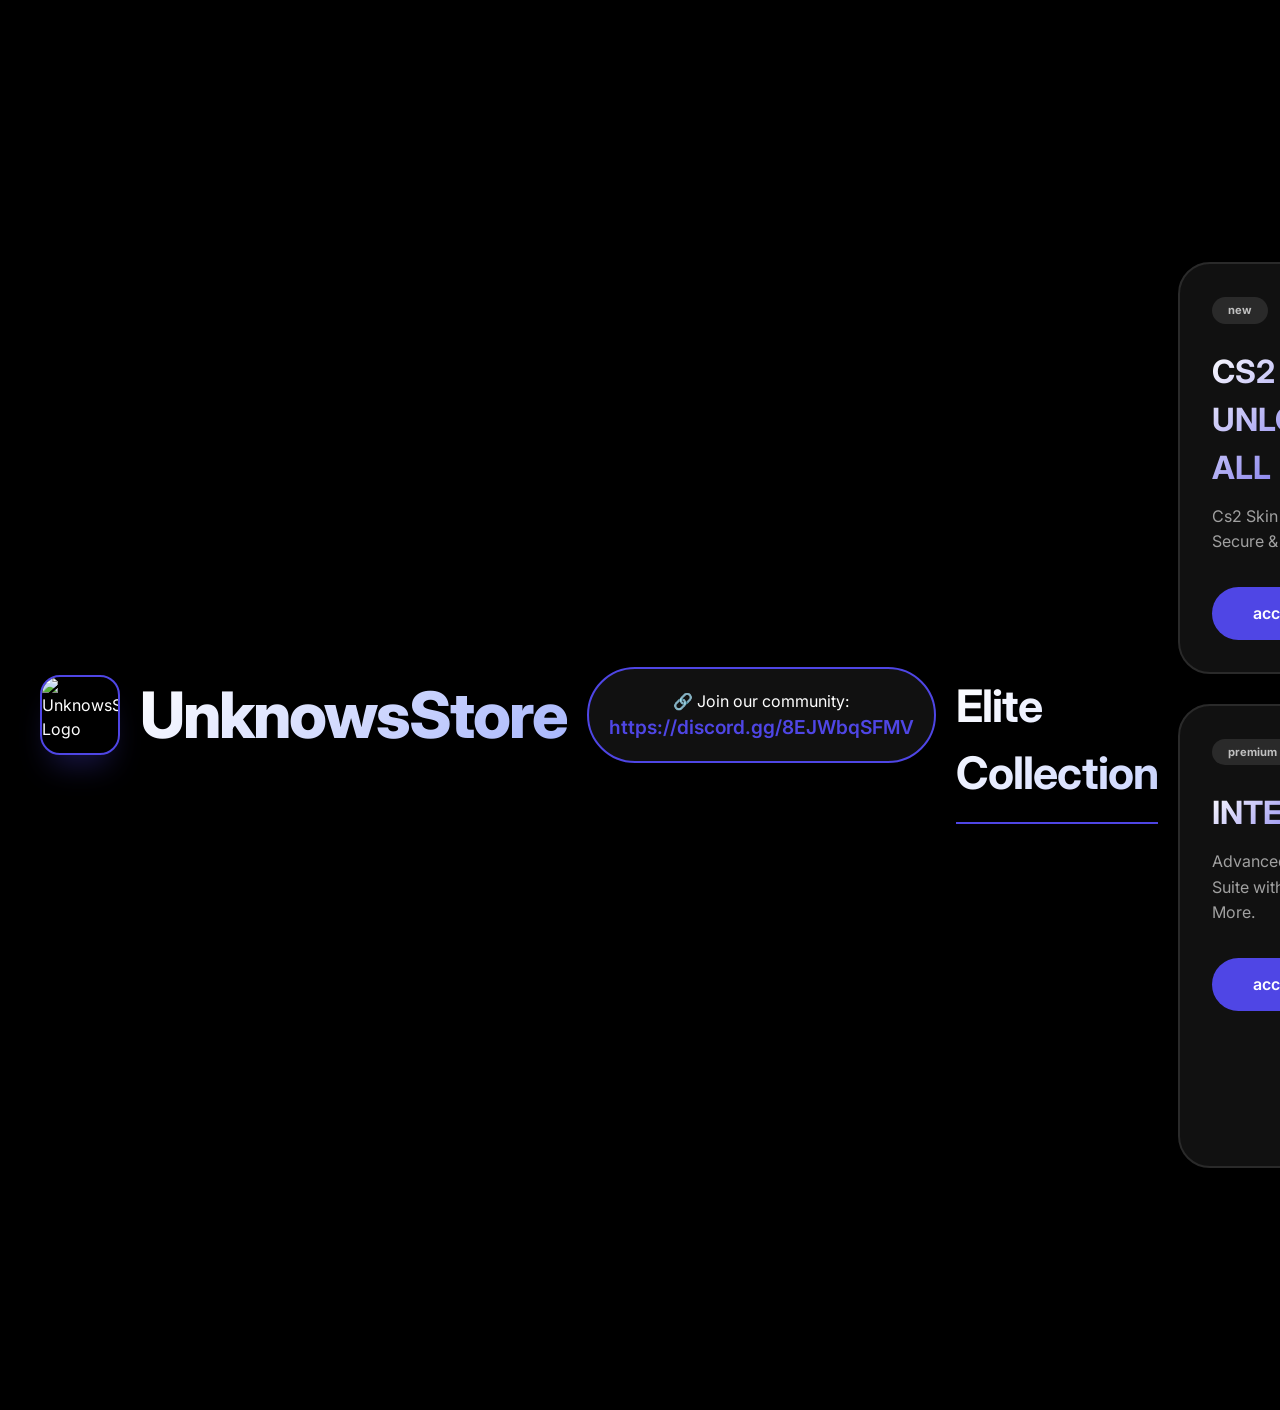
==== index.html @ 32aada46 "Update index.html" ====
<!DOCTYPE html>
<html lang="en">
<head>
    <meta charset="UTF-8">
    <meta name="viewport" content="width=device-width, initial-scale=1.0">
    <title>UnknowsStore — Valorant & Cs2 Cheats, Spoofers , Cleaner , etc.. </title>
    <link rel="preconnect" href="https://fonts.googleapis.com">
    <link rel="preconnect" href="https://fonts.gstatic.com" crossorigin>
    <link href="https://fonts.googleapis.com/css2?family=Inter:opsz,wght@14..32,400;14..32,500;14..32,600;14..32,700;14..32,800&display=swap" rel="stylesheet">
    <style>
        * {
            margin: 0;
            padding: 0;
            box-sizing: border-box;
        }

        body {
            background-color: #000000;
            font-family: 'Inter', system-ui, -apple-system, sans-serif;
            color: #ffffff;
            line-height: 1.5;
            -webkit-font-smoothing: antialiased;
        }

        .container {
            max-width: 1300px;
            margin: 0 auto;
            padding: 0 40px;
        }

        /* Header with image and title */
        .header {
            display: flex;
            align-items: center;
            gap: 20px;
            margin: 40px 0 20px;
        }

        .title-image {
            width: 80px;
            height: 80px;
            border-radius: 20px;
            object-fit: cover;
            border: 2px solid #4f46e5;
            box-shadow: 0 20px 30px -10px rgba(79, 70, 229, 0.3);
        }

        .title-text {
            font-size: 4rem;
            font-weight: 800;
            letter-spacing: -0.03em;
            background: linear-gradient(135deg, #ffffff 0%, #a5b4fc 100%);
            -webkit-background-clip: text;
            -webkit-text-fill-color: transparent;
            background-clip: text;
        }

        /* Main Banner Image */
        .banner-image {
            width: 100%;
            height: 400px;
            object-fit: cover;
            border-radius: 32px;
            margin: 30px 0;
            border: 2px solid #4f46e5;
            box-shadow: 0 25px 50px -12px rgba(79, 70, 229, 0.3);
        }

        h2 {
            font-size: 2.8rem;
            font-weight: 700;
            letter-spacing: -0.02em;
            background: linear-gradient(135deg, #ffffff 0%, #c7d2fe 100%);
            -webkit-background-clip: text;
            -webkit-text-fill-color: transparent;
            background-clip: text;
            margin: 2em 0 0.5em;
            border-bottom: 2px solid #4f46e5;
            padding-bottom: 15px;
            display: inline-block;
        }

        .eyebrow {
            font-size: 0.9rem;
            font-weight: 600;
            text-transform: uppercase;
            letter-spacing: 0.15em;
            color: #4f46e5;
            margin-bottom: 0.5rem;
        }

        .lead {
            font-size: 1.3rem;
            color: #c0c0c0;
            max-width: 700px;
            margin-bottom: 3rem;
            background: #111111;
            padding: 20px 30px;
            border-radius: 60px;
            border-left: 4px solid #4f46e5;
        }

        /* Status Cards - Black with borders */
        .status-grid {
            display: grid;
            grid-template-columns: repeat(3, 1fr);
            gap: 30px;
            margin: 50px 0;
        }

        .status-card {
            background: #111111;
            border: 2px solid #2a2a2a;
            border-radius: 32px;
            padding: 32px;
            transition: all 0.25s ease;
            box-shadow: 0 25px 50px -12px rgba(0, 0, 0, 0.5);
        }

        .status-card:hover {
            border-color: #4f46e5;
            transform: translateY(-8px);
            box-shadow: 0 35px 60px -15px rgba(79, 70, 229, 0.4);
        }

        .status-label {
            font-size: 0.9rem;
            font-weight: 600;
            text-transform: uppercase;
            letter-spacing: 0.1em;
            color: #4f46e5;
            margin-bottom: 1rem;
        }

        .status-value {
            font-size: 3.2rem;
            font-weight: 800;
            line-height: 1;
            color: #ffffff;
            margin-bottom: 1rem;
        }

        .status-meta {
            font-size: 1rem;
            color: #a0a0a0;
            border-top: 2px solid #2a2a2a;
            padding-top: 1.2rem;
            display: flex;
            justify-content: space-between;
        }

        /* Product Cards - Black with borders */
        .product-grid {
            display: grid;
            grid-template-columns: repeat(3, 1fr);
            gap: 30px;
            margin: 50px 0;
        }

        .product-card {
            background: #111111;
            border: 2px solid #2a2a2a;
            border-radius: 32px;
            padding: 32px;
            transition: all 0.2s;
            box-shadow: 0 20px 40px -12px rgba(0, 0, 0, 0.5);
        }

        .product-card:hover {
            border-color: #4f46e5;
            box-shadow: 0 30px 60px -15px rgba(79, 70, 229, 0.4);
        }

        .product-badge {
            display: inline-block;
            font-size: 0.7rem;
            font-weight: 700;
            padding: 0.3rem 1rem;
            border-radius: 30px;
            background: #2a2a2a;
            color: #c0c0c0;
            margin-bottom: 1.5rem;
        }

        .badge-popular {
            background: #4f46e5;
            color: #ffffff;
        }

        .product-card h3 {
            font-size: 2rem;
            font-weight: 700;
            margin-bottom: 0.75rem;
            color: #ffffff;
        }

        .product-desc {
            color: #a0a0a0;
            margin-bottom: 2rem;
            line-height: 1.6;
        }
.product-card h3 {
    font-size: 2rem;
    font-weight: 700;
    margin-bottom: 0.75rem;
    /* Gradient from white to purple */
    background: linear-gradient(135deg, #ffffff 0%, #4f46e5 100%);
    -webkit-background-clip: text;
    -webkit-text-fill-color: transparent;
    background-clip: text;
}
        .btn-access {
            display: inline-flex;
            align-items: center;
            background: #4f46e5;
            color: #ffffff;
            font-weight: 600;
            padding: 0.9rem 2.2rem;
            border-radius: 60px;
            text-decoration: none;
            transition: all 0.2s;
            border: none;
            cursor: pointer;
            font-size: 1rem;
            width: 100%;
            justify-content: center;
        }

        .btn-access:hover {
            background: #7c3aed;
            transform: scale(1.02);
            box-shadow: 0 10px 25px -5px #4f46e5;
        }

        /* Review Cards */
        .reviews-grid {
            display: grid;
            grid-template-columns: repeat(3, 1fr);
            gap: 30px;
            margin: 50px 0;
        }

        .review-card {
            background: #111111;
            border: 2px solid #2a2a2a;
            border-radius: 32px;
            padding: 32px;
            box-shadow: 0 15px 30px -10px rgba(0, 0, 0, 0.5);
        }

        .review-text {
            font-size: 1.1rem;
            color: #e0e0e0;
            margin-bottom: 1.5rem;
            line-height: 1.6;
        }

        .review-text::before {
            content: "“";
            font-size: 2rem;
            color: #4f46e5;
            opacity: 0.8;
            margin-right: 2px;
        }

        .review-author {
            font-weight: 700;
            color: #ffffff;
        }

        .review-product {
            font-size: 0.85rem;
            color: #8f8f9e;
            margin-top: 4px;
        }

        /* Stats Banner */
        .stats-banner {
            display: grid;
            grid-template-columns: repeat(4, 1fr);
            gap: 30px;
            background: #111111;
            border: 2px solid #4f46e5;
            border-radius: 60px;
            padding: 50px 40px;
            margin: 70px 0;
        }

        .stat-item {
            font-size: 3rem;
            font-weight: 800;
            line-height: 1;
            margin-bottom: 0.3rem;
            background: linear-gradient(135deg, #ffffff 0%, #4f46e5 100%);
            -webkit-background-clip: text;
            -webkit-text-fill-color: transparent;
            background-clip: text;
        }

        .stat-label {
            font-size: 1rem;
            font-weight: 500;
            color: #a5b4fc;
            text-transform: uppercase;
            letter-spacing: 0.05em;
        }

        /* FAQ Grid */
        .faq-grid {
            display: grid;
            grid-template-columns: repeat(2, 1fr);
            gap: 40px 60px;
            margin: 50px 0;
        }

        .faq-item {
            background: #111111;
            border: 2px solid #2a2a2a;
            border-radius: 32px;
            padding: 30px;
            transition: border 0.2s;
        }

        .faq-item:hover {
            border-color: #4f46e5;
        }

        .faq-question {
            font-size: 1.3rem;
            font-weight: 600;
            color: #ffffff;
            margin-bottom: 15px;
            display: flex;
            justify-content: space-between;
            align-items: center;
        }

        .faq-question::after {
            content: "＋";
            font-size: 1.5rem;
            font-weight: 300;
            color: #4f46e5;
        }

        .faq-answer {
            color: #c0c0c0;
            line-height: 1.7;
        }

        footer {
            text-align: center;
            padding: 50px 0 70px;
            color: #8f8f9e;
            border-top: 2px solid #2a2a2a;
            margin-top: 60px;
            font-size: 0.95rem;
        }

        .discord-invite {
            text-align: center;
            margin: 30px 0;
            padding: 20px;
            background: #111111;
            border: 2px solid #4f46e5;
            border-radius: 60px;
        }

        .discord-invite a {
            color: #4f46e5;
            text-decoration: none;
            font-weight: 600;
            font-size: 1.2rem;
        }

        .discord-invite a:hover {
            text-decoration: underline;
        }

        @media (max-width: 1000px) {
            .status-grid, .product-grid, .reviews-grid, .stats-banner {
                grid-template-columns: repeat(2, 1fr);
            }
            .title-text { font-size: 3rem; }
        }

        @media (max-width: 700px) {
            .status-grid, .product-grid, .reviews-grid, .stats-banner, .faq-grid {
                grid-template-columns: 1fr;
            }
            .container { padding: 0 20px; }
            .header { flex-direction: column; text-align: center; }
        }
    </style>
</head>
<body>
    <div class="container">
        <!-- Header with Image/Title Combo - REPLACED WITH REAL IMAGE URL -->
        <div class="header">
            <!-- Title image from Unsplash (technology/abstract logo style) -->
            <img class="title-image" src="https://i.pinimg.com/736x/7e/fb/0c/7efb0c9cea2257df08f4268ee2004b94.jpg" alt="UnknowsStore Logo">
            <div class="title-text">UnknowsStore</div>
    

        <!-- Discord Invite Banner -->
        <div class="discord-invite">
            🔗 Join our community: <a href="https://discord.gg/8EJWbqSFMV" target="_blank">https://discord.gg/8EJWbqSFMV</a>
        </div>

    

        <h2>Elite Collection</h2>
        <div class="product-grid">
            <div class="product-card">
                <span class="product-badge">new</span>
                <h3>CS2 UNLOCK ALL</h3>
                <div class="product-desc">Cs2 Skin Unlock All, Secure & fast.</div>
                <a href="https://discord.gg/8EJWbqSFMV" target="_blank" class="btn-access">access →</a>
            </div>
            <div class="product-card">
                <span class="product-badge">stealth</span>
                <h3>VANISH</h3>
                <div class="product-desc">Advanced HWID Spoofing Without AMIDEWIN/EFI/SYS. .</div>
                <a href="https://discord.gg/8EJWbqSFMV" target="_blank" class="btn-access">access →</a>
            </div>
            <div class="product-card">
                <span class="product-badge popular">popular</span>
                <h3>TRACE</h3>
                <div class="product-desc">Premium Tracing & Detection Bypass.</div>
                <a href="https://discord.gg/8EJWbqSFMV" target="_blank" class="btn-access">access →</a>
            </div>
            <div class="product-card">
                <span class="product-badge">premium</span>
                 <h3>INTERNAL</h3>
                <div class="product-desc">Advanced Cheat Suite with Visuals & More.</div>
                <a href="https://discord.gg/8EJWbqSFMV" target="_blank" class="btn-access">access →</a>
            </div>
            <div class="product-card">
                <span class="product-badge">compat</span>
                <h3>VGK EMULATOR</h3>
                <div class="product-desc">Advanced Vanguard Emulator & Bypass Solution.</div>
                <a href="https://discord.gg/8EJWbqSFMV" target="_blank" class="btn-access">access →</a>
            </div>
            <div class="product-card">
                <span class="product-badge">elite</span>
                <h3>TRACE X</h3>
                <div class="product-desc">Premium Emulator with 152 Bypass & Advanced Features.</div>
                <a href="https://discord.gg/8EJWbqSFMV" target="_blank" class="btn-access">access →</a>
            </div>
        </div>



        <div class="stats-banner">
            <div><div class="stat-item">15k+</div><div class="stat-label">active users</div></div>
            <div><div class="stat-item">99.9%</div><div class="stat-label">uptime</div></div>
            <div><div class="stat-item">100%</div><div class="stat-label">success rate</div></div>
            <div><div class="stat-item">24/7</div><div class="stat-label">support</div></div>
        </div>

        <h2>frequently asked questions</h2>
        <div class="faq-grid">
            <div class="faq-item">
                <div class="faq-question">What systems are supported?</div>
                <div class="faq-answer">Windows 10 & 11 (all versions), both AMD and Intel. Some products have additional requirements listed in the details.</div>
            </div>
            <div class="faq-item">
                <div class="faq-question">How do I purchase?</div>
                <div class="faq-answer">Click “access” on any product to see pricing. Purchase directly on our secure site – support available 24/7.</div>
            </div>
            <div class="faq-item">
                <div class="faq-question">Is it safe?</div>
                <div class="faq-answer">All products are thoroughly tested and certified. We continuously update for compatibility and safety.</div>
            </div>
            <div class="faq-item">
                <div class="faq-question">Refund policy?</div>
                <div class="faq-answer">Short‑term licenses (1‑7 days) are non‑refundable. Longer licenses may be eligible within 48h – contact support.</div>
            </div>
            <div class="faq-item">
                <div class="faq-question">Update frequency?</div>
                <div class="faq-answer">Regular updates + critical fixes within 24h. All updates free during active license.</div>
            </div>
            <div class="faq-item">
                <div class="faq-question">If something breaks?</div>
                <div class="faq-answer">We monitor 24/7 and fix immediately. License holders get downtime compensation (extra days).</div>
            </div>
        </div>

        <footer>
            UnknowsStore performance systems — designed for speed, built for trust
        </footer>
    </div>
</body>
</html>
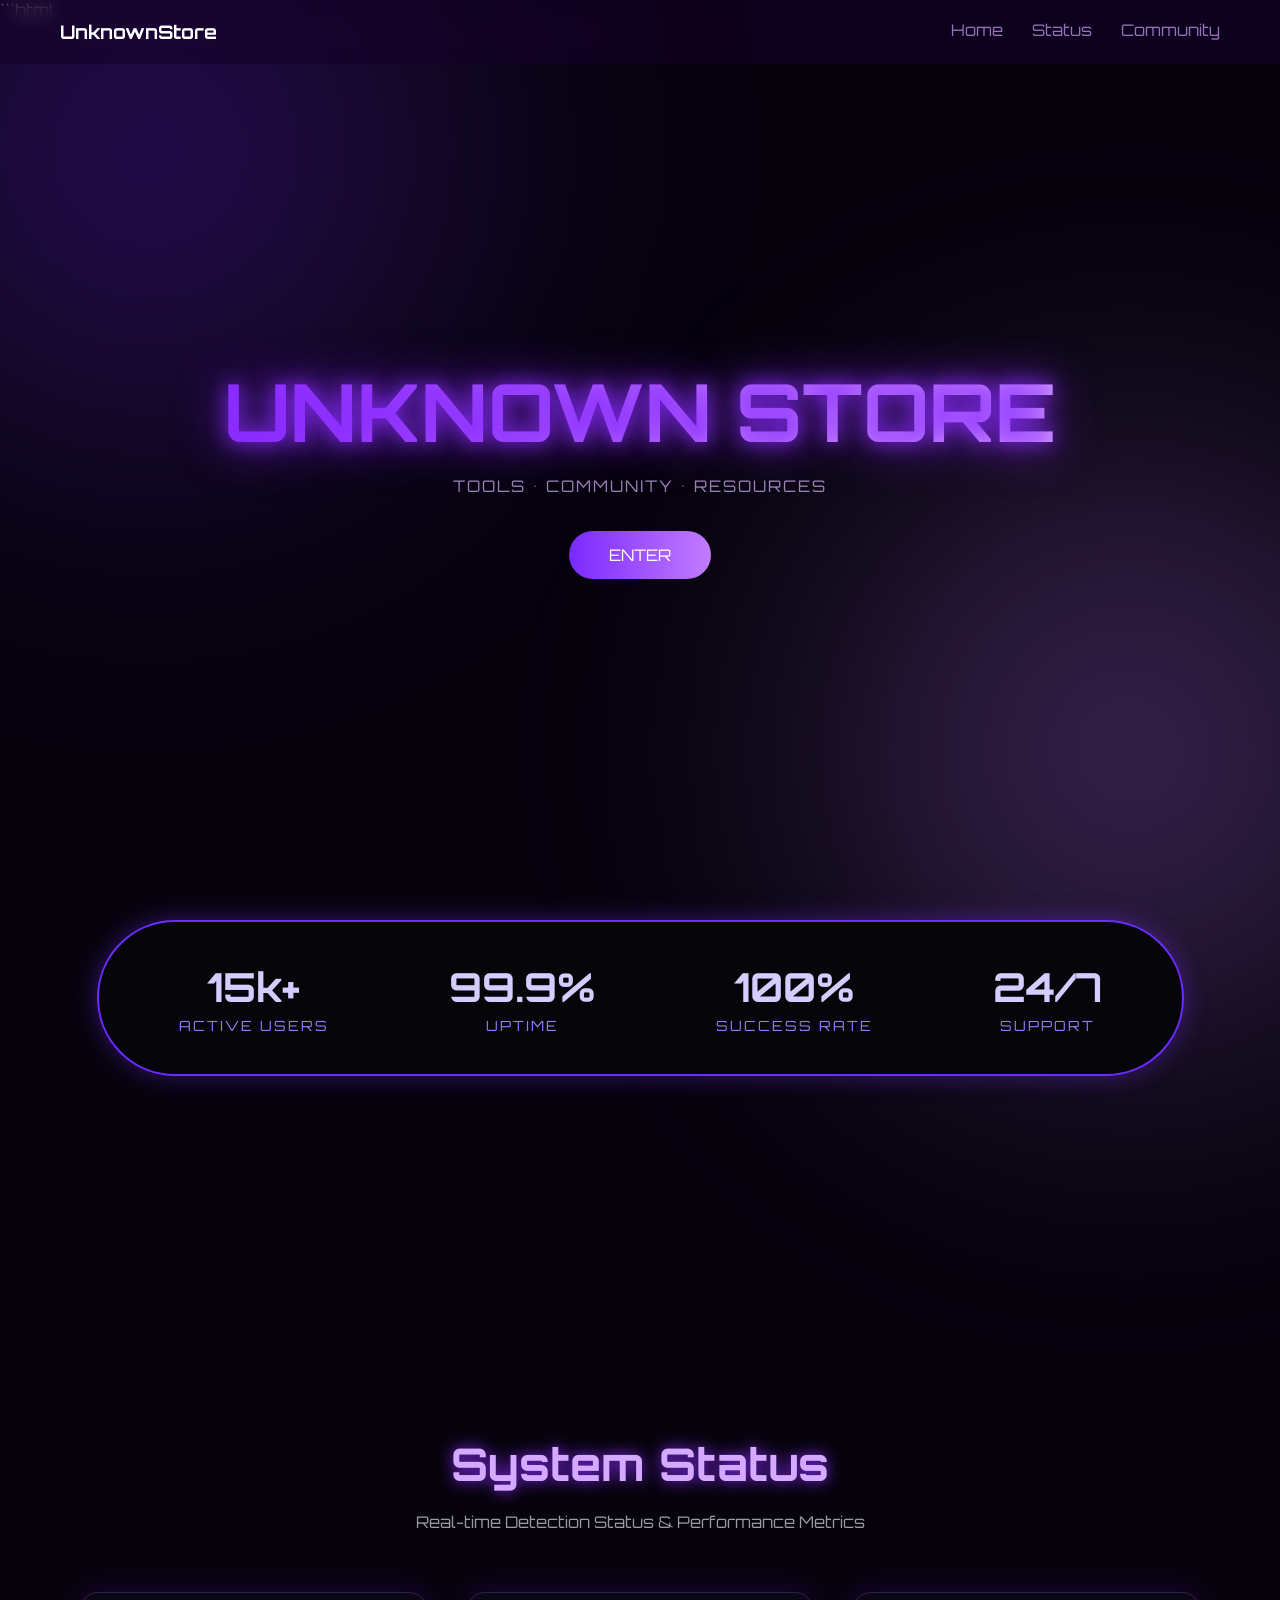
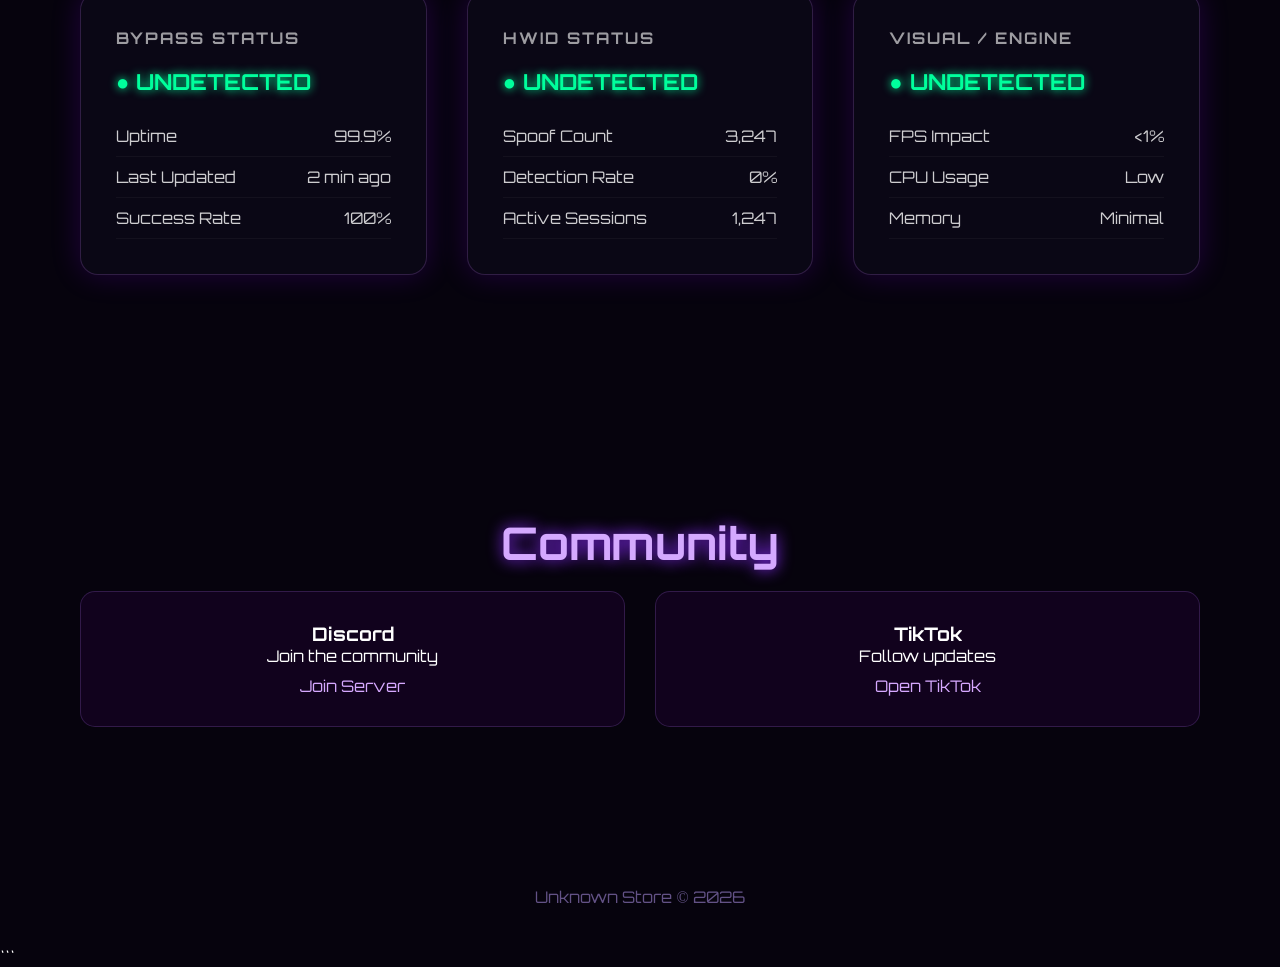
==== commit c17fa79b: "Add files via upload" ====
--- a/index.html
+++ b/index.html
@@ -1,493 +1,477 @@
-<!DOCTYPE html>
-<html lang="en">
-<head>
-    <meta charset="UTF-8">
-    <meta name="viewport" content="width=device-width, initial-scale=1.0">
-    <title>UnknowsStore — Valorant & Cs2 Cheats, Spoofers , Cleaner , etc.. </title>
-    <link rel="preconnect" href="https://fonts.googleapis.com">
-    <link rel="preconnect" href="https://fonts.gstatic.com" crossorigin>
-    <link href="https://fonts.googleapis.com/css2?family=Inter:opsz,wght@14..32,400;14..32,500;14..32,600;14..32,700;14..32,800&display=swap" rel="stylesheet">
-    <style>
-        * {
-            margin: 0;
-            padding: 0;
-            box-sizing: border-box;
-        }
-
-        body {
-            background-color: #000000;
-            font-family: 'Inter', system-ui, -apple-system, sans-serif;
-            color: #ffffff;
-            line-height: 1.5;
-            -webkit-font-smoothing: antialiased;
-        }
-
-        .container {
-            max-width: 1300px;
-            margin: 0 auto;
-            padding: 0 40px;
-        }
-
-        /* Header with image and title */
-        .header {
-            display: flex;
-            align-items: center;
-            gap: 20px;
-            margin: 40px 0 20px;
-        }
-
-        .title-image {
-            width: 80px;
-            height: 80px;
-            border-radius: 20px;
-            object-fit: cover;
-            border: 2px solid #4f46e5;
-            box-shadow: 0 20px 30px -10px rgba(79, 70, 229, 0.3);
-        }
-
-        .title-text {
-            font-size: 4rem;
-            font-weight: 800;
-            letter-spacing: -0.03em;
-            background: linear-gradient(135deg, #ffffff 0%, #a5b4fc 100%);
-            -webkit-background-clip: text;
-            -webkit-text-fill-color: transparent;
-            background-clip: text;
-        }
-
-        /* Main Banner Image */
-        .banner-image {
-            width: 100%;
-            height: 400px;
-            object-fit: cover;
-            border-radius: 32px;
-            margin: 30px 0;
-            border: 2px solid #4f46e5;
-            box-shadow: 0 25px 50px -12px rgba(79, 70, 229, 0.3);
-        }
-
-        h2 {
-            font-size: 2.8rem;
-            font-weight: 700;
-            letter-spacing: -0.02em;
-            background: linear-gradient(135deg, #ffffff 0%, #c7d2fe 100%);
-            -webkit-background-clip: text;
-            -webkit-text-fill-color: transparent;
-            background-clip: text;
-            margin: 2em 0 0.5em;
-            border-bottom: 2px solid #4f46e5;
-            padding-bottom: 15px;
-            display: inline-block;
-        }
-
-        .eyebrow {
-            font-size: 0.9rem;
-            font-weight: 600;
-            text-transform: uppercase;
-            letter-spacing: 0.15em;
-            color: #4f46e5;
-            margin-bottom: 0.5rem;
-        }
-
-        .lead {
-            font-size: 1.3rem;
-            color: #c0c0c0;
-            max-width: 700px;
-            margin-bottom: 3rem;
-            background: #111111;
-            padding: 20px 30px;
-            border-radius: 60px;
-            border-left: 4px solid #4f46e5;
-        }
-
-        /* Status Cards - Black with borders */
-        .status-grid {
-            display: grid;
-            grid-template-columns: repeat(3, 1fr);
-            gap: 30px;
-            margin: 50px 0;
-        }
-
-        .status-card {
-            background: #111111;
-            border: 2px solid #2a2a2a;
-            border-radius: 32px;
-            padding: 32px;
-            transition: all 0.25s ease;
-            box-shadow: 0 25px 50px -12px rgba(0, 0, 0, 0.5);
-        }
-
-        .status-card:hover {
-            border-color: #4f46e5;
-            transform: translateY(-8px);
-            box-shadow: 0 35px 60px -15px rgba(79, 70, 229, 0.4);
-        }
-
-        .status-label {
-            font-size: 0.9rem;
-            font-weight: 600;
-            text-transform: uppercase;
-            letter-spacing: 0.1em;
-            color: #4f46e5;
-            margin-bottom: 1rem;
-        }
-
-        .status-value {
-            font-size: 3.2rem;
-            font-weight: 800;
-            line-height: 1;
-            color: #ffffff;
-            margin-bottom: 1rem;
-        }
-
-        .status-meta {
-            font-size: 1rem;
-            color: #a0a0a0;
-            border-top: 2px solid #2a2a2a;
-            padding-top: 1.2rem;
-            display: flex;
-            justify-content: space-between;
-        }
-
-        /* Product Cards - Black with borders */
-        .product-grid {
-            display: grid;
-            grid-template-columns: repeat(3, 1fr);
-            gap: 30px;
-            margin: 50px 0;
-        }
-
-        .product-card {
-            background: #111111;
-            border: 2px solid #2a2a2a;
-            border-radius: 32px;
-            padding: 32px;
-            transition: all 0.2s;
-            box-shadow: 0 20px 40px -12px rgba(0, 0, 0, 0.5);
-        }
-
-        .product-card:hover {
-            border-color: #4f46e5;
-            box-shadow: 0 30px 60px -15px rgba(79, 70, 229, 0.4);
-        }
-
-        .product-badge {
-            display: inline-block;
-            font-size: 0.7rem;
-            font-weight: 700;
-            padding: 0.3rem 1rem;
-            border-radius: 30px;
-            background: #2a2a2a;
-            color: #c0c0c0;
-            margin-bottom: 1.5rem;
-        }
-
-        .badge-popular {
-            background: #4f46e5;
-            color: #ffffff;
-        }
-
-        .product-card h3 {
-            font-size: 2rem;
-            font-weight: 700;
-            margin-bottom: 0.75rem;
-            color: #ffffff;
-        }
-
-        .product-desc {
-            color: #a0a0a0;
-            margin-bottom: 2rem;
-            line-height: 1.6;
-        }
-.product-card h3 {
-    font-size: 2rem;
-    font-weight: 700;
-    margin-bottom: 0.75rem;
-    /* Gradient from white to purple */
-    background: linear-gradient(135deg, #ffffff 0%, #4f46e5 100%);
-    -webkit-background-clip: text;
-    -webkit-text-fill-color: transparent;
-    background-clip: text;
-}
-        .btn-access {
-            display: inline-flex;
-            align-items: center;
-            background: #4f46e5;
-            color: #ffffff;
-            font-weight: 600;
-            padding: 0.9rem 2.2rem;
-            border-radius: 60px;
-            text-decoration: none;
-            transition: all 0.2s;
-            border: none;
-            cursor: pointer;
-            font-size: 1rem;
-            width: 100%;
-            justify-content: center;
-        }
-
-        .btn-access:hover {
-            background: #7c3aed;
-            transform: scale(1.02);
-            box-shadow: 0 10px 25px -5px #4f46e5;
-        }
-
-        /* Review Cards */
-        .reviews-grid {
-            display: grid;
-            grid-template-columns: repeat(3, 1fr);
-            gap: 30px;
-            margin: 50px 0;
-        }
-
-        .review-card {
-            background: #111111;
-            border: 2px solid #2a2a2a;
-            border-radius: 32px;
-            padding: 32px;
-            box-shadow: 0 15px 30px -10px rgba(0, 0, 0, 0.5);
-        }
-
-        .review-text {
-            font-size: 1.1rem;
-            color: #e0e0e0;
-            margin-bottom: 1.5rem;
-            line-height: 1.6;
-        }
-
-        .review-text::before {
-            content: "“";
-            font-size: 2rem;
-            color: #4f46e5;
-            opacity: 0.8;
-            margin-right: 2px;
-        }
-
-        .review-author {
-            font-weight: 700;
-            color: #ffffff;
-        }
-
-        .review-product {
-            font-size: 0.85rem;
-            color: #8f8f9e;
-            margin-top: 4px;
-        }
-
-        /* Stats Banner */
-        .stats-banner {
-            display: grid;
-            grid-template-columns: repeat(4, 1fr);
-            gap: 30px;
-            background: #111111;
-            border: 2px solid #4f46e5;
-            border-radius: 60px;
-            padding: 50px 40px;
-            margin: 70px 0;
-        }
-
-        .stat-item {
-            font-size: 3rem;
-            font-weight: 800;
-            line-height: 1;
-            margin-bottom: 0.3rem;
-            background: linear-gradient(135deg, #ffffff 0%, #4f46e5 100%);
-            -webkit-background-clip: text;
-            -webkit-text-fill-color: transparent;
-            background-clip: text;
-        }
-
-        .stat-label {
-            font-size: 1rem;
-            font-weight: 500;
-            color: #a5b4fc;
-            text-transform: uppercase;
-            letter-spacing: 0.05em;
-        }
-
-        /* FAQ Grid */
-        .faq-grid {
-            display: grid;
-            grid-template-columns: repeat(2, 1fr);
-            gap: 40px 60px;
-            margin: 50px 0;
-        }
-
-        .faq-item {
-            background: #111111;
-            border: 2px solid #2a2a2a;
-            border-radius: 32px;
-            padding: 30px;
-            transition: border 0.2s;
-        }
-
-        .faq-item:hover {
-            border-color: #4f46e5;
-        }
-
-        .faq-question {
-            font-size: 1.3rem;
-            font-weight: 600;
-            color: #ffffff;
-            margin-bottom: 15px;
-            display: flex;
-            justify-content: space-between;
-            align-items: center;
-        }
-
-        .faq-question::after {
-            content: "＋";
-            font-size: 1.5rem;
-            font-weight: 300;
-            color: #4f46e5;
-        }
-
-        .faq-answer {
-            color: #c0c0c0;
-            line-height: 1.7;
-        }
-
-        footer {
-            text-align: center;
-            padding: 50px 0 70px;
-            color: #8f8f9e;
-            border-top: 2px solid #2a2a2a;
-            margin-top: 60px;
-            font-size: 0.95rem;
-        }
-
-        .discord-invite {
-            text-align: center;
-            margin: 30px 0;
-            padding: 20px;
-            background: #111111;
-            border: 2px solid #4f46e5;
-            border-radius: 60px;
-        }
-
-        .discord-invite a {
-            color: #4f46e5;
-            text-decoration: none;
-            font-weight: 600;
-            font-size: 1.2rem;
-        }
-
-        .discord-invite a:hover {
-            text-decoration: underline;
-        }
-
-        @media (max-width: 1000px) {
-            .status-grid, .product-grid, .reviews-grid, .stats-banner {
-                grid-template-columns: repeat(2, 1fr);
-            }
-            .title-text { font-size: 3rem; }
-        }
-
-        @media (max-width: 700px) {
-            .status-grid, .product-grid, .reviews-grid, .stats-banner, .faq-grid {
-                grid-template-columns: 1fr;
-            }
-            .container { padding: 0 20px; }
-            .header { flex-direction: column; text-align: center; }
-        }
-    </style>
-</head>
-<body>
-    <div class="container">
-        <!-- Header with Image/Title Combo - REPLACED WITH REAL IMAGE URL -->
-        <div class="header">
-            <!-- Title image from Unsplash (technology/abstract logo style) -->
-            <img class="title-image" src="https://i.pinimg.com/736x/7e/fb/0c/7efb0c9cea2257df08f4268ee2004b94.jpg" alt="UnknowsStore Logo">
-            <div class="title-text">UnknowsStore</div>
-    
-
-        <!-- Discord Invite Banner -->
-        <div class="discord-invite">
-            🔗 Join our community: <a href="https://discord.gg/8EJWbqSFMV" target="_blank">https://discord.gg/8EJWbqSFMV</a>
-        </div>
-
-    
-
-        <h2>Elite Collection</h2>
-        <div class="product-grid">
-            <div class="product-card">
-                <span class="product-badge">new</span>
-                <h3>CS2 UNLOCK ALL</h3>
-                <div class="product-desc">Cs2 Skin Unlock All, Secure & fast.</div>
-                <a href="https://discord.gg/8EJWbqSFMV" target="_blank" class="btn-access">access →</a>
-            </div>
-            <div class="product-card">
-                <span class="product-badge">stealth</span>
-                <h3>VANISH</h3>
-                <div class="product-desc">Advanced HWID Spoofing Without AMIDEWIN/EFI/SYS. .</div>
-                <a href="https://discord.gg/8EJWbqSFMV" target="_blank" class="btn-access">access →</a>
-            </div>
-            <div class="product-card">
-                <span class="product-badge popular">popular</span>
-                <h3>TRACE</h3>
-                <div class="product-desc">Premium Tracing & Detection Bypass.</div>
-                <a href="https://discord.gg/8EJWbqSFMV" target="_blank" class="btn-access">access →</a>
-            </div>
-            <div class="product-card">
-                <span class="product-badge">premium</span>
-                 <h3>INTERNAL</h3>
-                <div class="product-desc">Advanced Cheat Suite with Visuals & More.</div>
-                <a href="https://discord.gg/8EJWbqSFMV" target="_blank" class="btn-access">access →</a>
-            </div>
-            <div class="product-card">
-                <span class="product-badge">compat</span>
-                <h3>VGK EMULATOR</h3>
-                <div class="product-desc">Advanced Vanguard Emulator & Bypass Solution.</div>
-                <a href="https://discord.gg/8EJWbqSFMV" target="_blank" class="btn-access">access →</a>
-            </div>
-            <div class="product-card">
-                <span class="product-badge">elite</span>
-                <h3>TRACE X</h3>
-                <div class="product-desc">Premium Emulator with 152 Bypass & Advanced Features.</div>
-                <a href="https://discord.gg/8EJWbqSFMV" target="_blank" class="btn-access">access →</a>
-            </div>
-        </div>
-
-
-
-        <div class="stats-banner">
-            <div><div class="stat-item">15k+</div><div class="stat-label">active users</div></div>
-            <div><div class="stat-item">99.9%</div><div class="stat-label">uptime</div></div>
-            <div><div class="stat-item">100%</div><div class="stat-label">success rate</div></div>
-            <div><div class="stat-item">24/7</div><div class="stat-label">support</div></div>
-        </div>
-
-        <h2>frequently asked questions</h2>
-        <div class="faq-grid">
-            <div class="faq-item">
-                <div class="faq-question">What systems are supported?</div>
-                <div class="faq-answer">Windows 10 & 11 (all versions), both AMD and Intel. Some products have additional requirements listed in the details.</div>
-            </div>
-            <div class="faq-item">
-                <div class="faq-question">How do I purchase?</div>
-                <div class="faq-answer">Click “access” on any product to see pricing. Purchase directly on our secure site – support available 24/7.</div>
-            </div>
-            <div class="faq-item">
-                <div class="faq-question">Is it safe?</div>
-                <div class="faq-answer">All products are thoroughly tested and certified. We continuously update for compatibility and safety.</div>
-            </div>
-            <div class="faq-item">
-                <div class="faq-question">Refund policy?</div>
-                <div class="faq-answer">Short‑term licenses (1‑7 days) are non‑refundable. Longer licenses may be eligible within 48h – contact support.</div>
-            </div>
-            <div class="faq-item">
-                <div class="faq-question">Update frequency?</div>
-                <div class="faq-answer">Regular updates + critical fixes within 24h. All updates free during active license.</div>
-            </div>
-            <div class="faq-item">
-                <div class="faq-question">If something breaks?</div>
-                <div class="faq-answer">We monitor 24/7 and fix immediately. License holders get downtime compensation (extra days).</div>
-            </div>
-        </div>
-
-        <footer>
-            UnknowsStore performance systems — designed for speed, built for trust
-        </footer>
-    </div>
-</body>
-</html>
+```html
+<!DOCTYPE html>
+<html lang="en">
+<head>
+<meta charset="UTF-8">
+<meta name="viewport" content="width=device-width, initial-scale=1.0">
+
+<title>Unknown Store</title>
+
+<link href="https://fonts.googleapis.com/css2?family=Orbitron:wght@400;700&display=swap" rel="stylesheet">
+
+<style>
+
+*{
+margin:0;
+padding:0;
+box-sizing:border-box;
+font-family:Orbitron;
+}
+
+body{
+background:#06030d;
+color:white;
+overflow-x:hidden;
+}
+
+/* NAVBAR */
+
+header{
+position:fixed;
+top:0;
+width:100%;
+display:flex;
+justify-content:space-between;
+padding:20px 60px;
+background:rgba(20,0,40,.6);
+backdrop-filter:blur(10px);
+z-index:10;
+}
+
+nav a{
+color:#cda6ff;
+margin-left:25px;
+text-decoration:none;
+opacity:.7;
+transition:.3s;
+}
+
+nav a:hover{
+opacity:1;
+color:white;
+}
+
+/* HERO */
+
+.hero{
+height:100vh;
+display:flex;
+flex-direction:column;
+justify-content:center;
+align-items:center;
+text-align:center;
+}
+
+.hero h1{
+
+font-size:80px;
+
+background:linear-gradient(
+90deg,
+#8b2cff,
+#e0b3ff,
+#8b2cff
+);
+
+background-size:200%;
+
+-webkit-background-clip:text;
+color:transparent;
+
+animation:gradient 4s linear infinite;
+
+text-shadow:
+0 0 20px #8b2cff,
+0 0 50px #8b2cff;
+
+}
+
+@keyframes gradient{
+0%{background-position:0%}
+100%{background-position:200%}
+}
+
+.hero p{
+margin-top:15px;
+opacity:.7;
+letter-spacing:2px;
+color:#d9baff;
+}
+
+.btn{
+margin-top:35px;
+padding:14px 40px;
+border-radius:40px;
+background:linear-gradient(90deg,#7a29ff,#c27cff);
+text-decoration:none;
+color:white;
+transition:.3s;
+}
+
+.btn:hover{
+transform:scale(1.1);
+box-shadow:0 0 25px #8b2cff;
+}
+
+/* BACKGROUND GLOW FIX */
+
+body::before,
+body::after{
+
+content:"";
+position:fixed;
+
+width:900px;
+height:900px;
+
+filter:blur(120px);
+
+z-index:-1;
+
+}
+
+body::before{
+background:radial-gradient(circle,#7a29ff55,transparent 70%);
+top:-300px;
+left:-300px;
+}
+
+body::after{
+background:radial-gradient(circle,#c27cff55,transparent 70%);
+bottom:-300px;
+right:-300px;
+}
+
+/* STATS */
+
+.stats{
+
+display:flex;
+justify-content:center;
+margin-top:-120px;
+margin-bottom:120px;
+
+}
+
+.stats-box{
+
+display:flex;
+gap:120px;
+
+background:#05050a;
+
+padding:40px 80px;
+
+border-radius:80px;
+
+border:2px solid #6b2cff;
+
+box-shadow:0 0 25px rgba(120,50,255,.4);
+
+}
+
+.stat{
+text-align:center;
+}
+
+.stat h2{
+font-size:40px;
+color:#d6ccff;
+}
+
+.stat p{
+margin-top:5px;
+font-size:14px;
+letter-spacing:2px;
+color:#8f7fff;
+}
+
+/* SECTION */
+
+section{
+padding:120px 80px;
+}
+
+.section-title{
+font-size:45px;
+margin-bottom:20px;
+text-align:center;
+color:#d4a9ff;
+text-shadow:0 0 15px #8b2cff;
+}
+
+.status-sub{
+text-align:center;
+opacity:.6;
+margin-bottom:60px;
+}
+
+/* STATUS GRID */
+
+.status-grid{
+display:grid;
+grid-template-columns:repeat(auto-fit,minmax(300px,1fr));
+gap:40px;
+}
+
+.status-card{
+
+background:#0a0715;
+
+border-radius:18px;
+
+padding:35px;
+
+border:1px solid rgba(200,120,255,.2);
+
+box-shadow:0 0 30px rgba(140,0,255,.2);
+
+transition:.3s;
+
+text-decoration:none;
+
+color:white;
+
+display:block;
+
+}
+
+.status-card:hover{
+
+transform:translateY(-8px);
+
+box-shadow:0 0 40px rgba(160,0,255,.6);
+
+}
+
+.status-card h4{
+letter-spacing:2px;
+opacity:.6;
+margin-bottom:20px;
+}
+
+.status-green{
+color:#00ff9c;
+font-weight:700;
+font-size:22px;
+text-shadow:0 0 10px #00ff9c;
+margin-bottom:20px;
+}
+
+.status-card ul{
+list-style:none;
+}
+
+.status-card li{
+
+display:flex;
+justify-content:space-between;
+
+padding:10px 0;
+
+opacity:.8;
+
+border-bottom:1px solid rgba(255,255,255,.05);
+
+}
+
+.status-card span{
+color:white;
+}
+
+/* COMMUNITY */
+
+.cards{
+
+display:grid;
+
+grid-template-columns:repeat(auto-fit,minmax(250px,1fr));
+
+gap:30px;
+
+}
+
+.card{
+
+background:rgba(80,0,120,0.15);
+
+padding:30px;
+
+border-radius:15px;
+
+border:1px solid rgba(180,120,255,0.2);
+
+transition:.3s;
+
+text-align:center;
+
+}
+
+.card:hover{
+
+transform:translateY(-8px);
+
+box-shadow:0 0 20px rgba(160,80,255,0.6);
+
+}
+
+.card a{
+color:#d6a8ff;
+text-decoration:none;
+display:block;
+margin-top:10px;
+}
+
+.card a:hover{
+color:white;
+}
+
+/* FOOTER */
+
+footer{
+text-align:center;
+padding:40px;
+opacity:.5;
+color:#bfa2ff;
+}
+
+</style>
+</head>
+
+<body>
+
+<header>
+
+<h3>UnknownStore</h3>
+
+<nav>
+<a href="#home">Home</a>
+<a href="#status">Status</a>
+<a href="#community">Community</a>
+</nav>
+
+</header>
+
+<div class="hero" id="home">
+
+<h1>UNKNOWN STORE</h1>
+
+<p>TOOLS • COMMUNITY • RESOURCES</p>
+
+<a class="btn" href="#status">ENTER</a>
+
+</div>
+
+<section class="stats">
+
+<div class="stats-box">
+
+<div class="stat">
+<h2>15k+</h2>
+<p>ACTIVE USERS</p>
+</div>
+
+<div class="stat">
+<h2>99.9%</h2>
+<p>UPTIME</p>
+</div>
+
+<div class="stat">
+<h2>100%</h2>
+<p>SUCCESS RATE</p>
+</div>
+
+<div class="stat">
+<h2>24/7</h2>
+<p>SUPPORT</p>
+</div>
+
+</div>
+
+</section>
+
+<section id="status">
+
+<h2 class="section-title">System Status</h2>
+
+<p class="status-sub">
+Real-time Detection Status & Performance Metrics
+</p>
+
+<div class="status-grid">
+
+<a href="https://discord.gg/8EJWbqSFMV" class="status-card">
+
+<h4>BYPASS STATUS</h4>
+
+<div class="status-green">● UNDETECTED</div>
+
+<ul>
+<li>Uptime <span>99.9%</span></li>
+<li>Last Updated <span>2 min ago</span></li>
+<li>Success Rate <span>100%</span></li>
+</ul>
+
+</a>
+
+<a href="https://discord.gg/8EJWbqSFMV" class="status-card">
+
+<h4>HWID STATUS</h4>
+
+<div class="status-green">● UNDETECTED</div>
+
+<ul>
+<li>Spoof Count <span>3,247</span></li>
+<li>Detection Rate <span>0%</span></li>
+<li>Active Sessions <span>1,247</span></li>
+</ul>
+
+</a>
+
+<a href="https://discord.gg/8EJWbqSFMV" class="status-card">
+
+<h4>VISUAL / ENGINE</h4>
+
+<div class="status-green">● UNDETECTED</div>
+
+<ul>
+<li>FPS Impact <span>&lt;1%</span></li>
+<li>CPU Usage <span>Low</span></li>
+<li>Memory <span>Minimal</span></li>
+</ul>
+
+</a>
+
+</div>
+
+</section>
+
+<section id="community">
+
+<h2 class="section-title">Community</h2>
+
+<div class="cards">
+
+<div class="card">
+<h3>Discord</h3>
+<p>Join the community</p>
+<a href="https://discord.gg/8EJWbqSFMV">Join Server</a>
+</div>
+
+<div class="card">
+<h3>TikTok</h3>
+<p>Follow updates</p>
+<a href="https://www.tiktok.com/@blanco.aepp">Open TikTok</a>
+</div>
+
+</div>
+
+</section>
+
+<footer>
+Unknown Store © 2026
+</footer>
+
+</body>
+</html>
+```
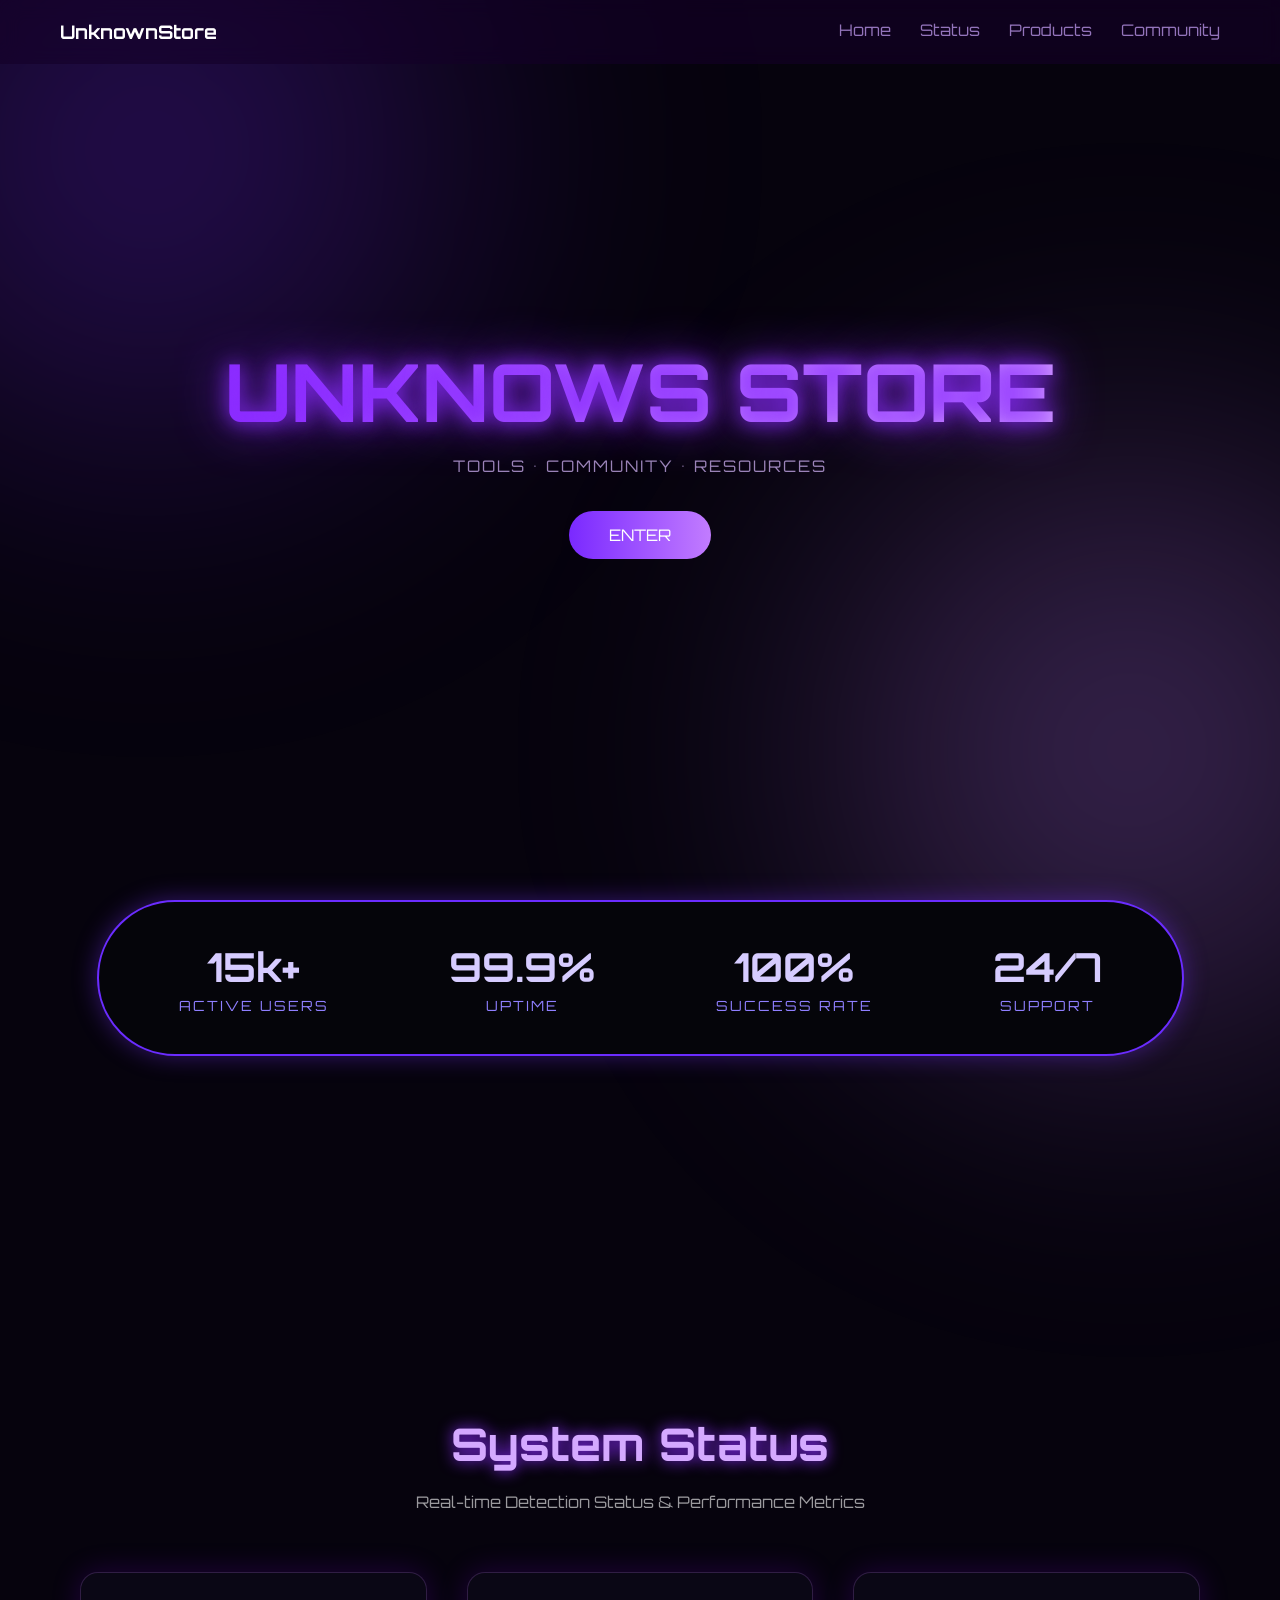
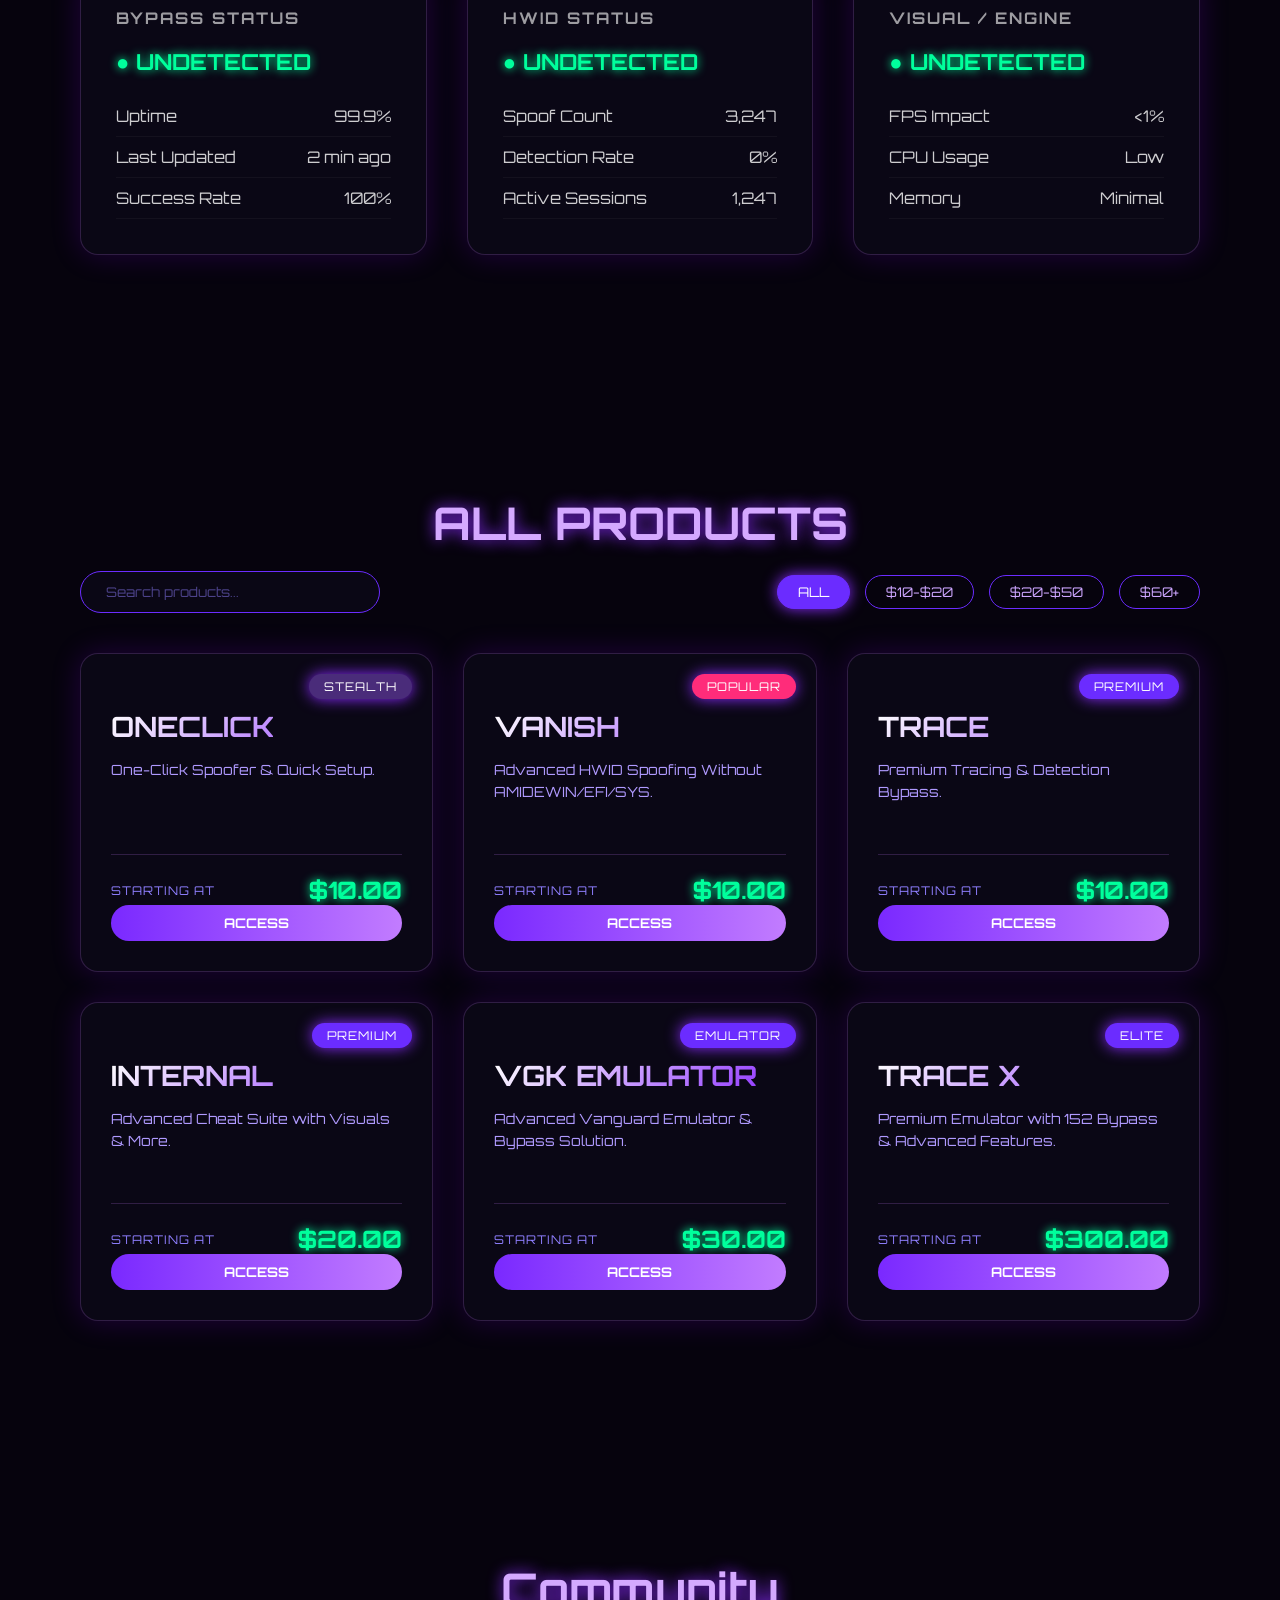
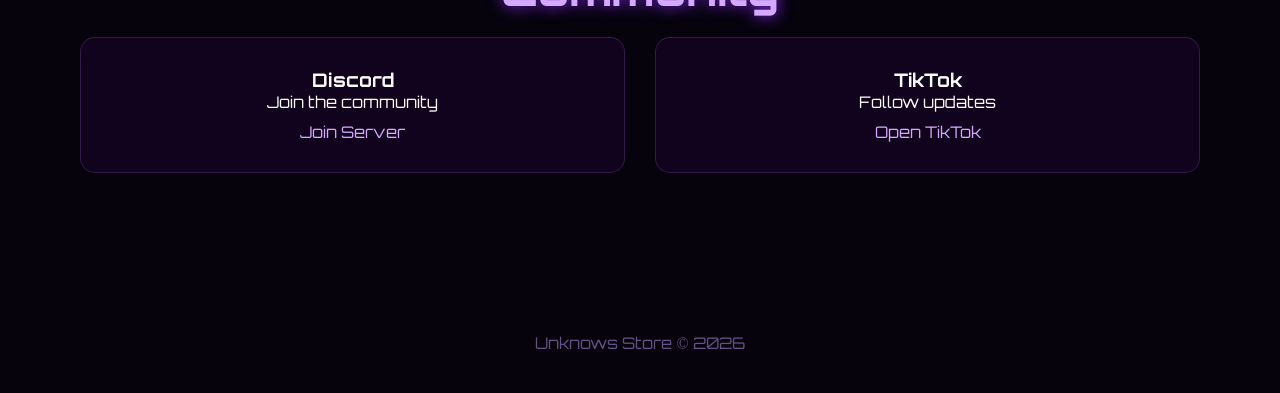
==== commit d9ee0554: "Update index.html" ====
--- a/index.html
+++ b/index.html
@@ -1,11 +1,10 @@
-```html
 <!DOCTYPE html>
 <html lang="en">
 <head>
 <meta charset="UTF-8">
 <meta name="viewport" content="width=device-width, initial-scale=1.0">
 
-<title>Unknown Store</title>
+<title>Unknows Store</title>
 
 <link href="https://fonts.googleapis.com/css2?family=Orbitron:wght@400;700&display=swap" rel="stylesheet">
 
@@ -279,6 +278,366 @@
 color:white;
 }
 
+/* PRODUCT GRID - NEW STYLE FROM IMAGE */
+.filter-bar {
+    display: flex;
+    justify-content: space-between;
+    align-items: center;
+    margin-bottom: 40px;
+    flex-wrap: wrap;
+    gap: 20px;
+}
+
+.search-box {
+    background: #0a0715;
+    border: 1px solid #6b2cff;
+    border-radius: 40px;
+    padding: 12px 25px;
+    width: 300px;
+    color: white;
+    font-family: Orbitron;
+}
+
+.search-box::placeholder {
+    color: #8f7fff;
+    opacity: 0.5;
+}
+
+.price-filters {
+    display: flex;
+    gap: 15px;
+}
+
+.price-btn {
+    background: transparent;
+    border: 1px solid #6b2cff;
+    color: #cda6ff;
+    padding: 8px 20px;
+    border-radius: 30px;
+    cursor: pointer;
+    transition: .3s;
+    font-family: Orbitron;
+}
+
+.price-btn:hover, .price-btn.active {
+    background: #6b2cff;
+    color: white;
+    box-shadow: 0 0 15px #8b2cff;
+}
+
+.product-grid {
+    display: grid;
+    grid-template-columns: repeat(3, 1fr);
+    gap: 30px;
+    margin-top: 40px;
+}
+
+.product-card {
+    background: #0a0715;
+    border: 1px solid rgba(200,120,255,.2);
+    border-radius: 18px;
+    padding: 30px;
+    transition: .3s;
+    box-shadow: 0 0 30px rgba(140,0,255,.2);
+    position: relative;
+    display: flex;
+    flex-direction: column;
+}
+
+.product-card:hover {
+    transform: translateY(-8px);
+    border-color: #6b2cff;
+    box-shadow: 0 0 40px rgba(160,0,255,.6);
+}
+
+.product-badge {
+    position: absolute;
+    top: 20px;
+    right: 20px;
+    background: #6b2cff;
+    color: white;
+    padding: 5px 15px;
+    border-radius: 30px;
+    font-size: 12px;
+    text-transform: uppercase;
+    letter-spacing: 1px;
+    box-shadow: 0 0 15px #8b2cff;
+}
+
+.product-badge.stealth {
+    background: #4a2c7a;
+}
+
+.product-badge.popular {
+    background: #ff2c7a;
+}
+
+.product-card h3 {
+    font-size: 28px;
+    margin: 25px 0 15px;
+    background: linear-gradient(135deg, #ffffff 0%, #8b2cff 100%);
+    -webkit-background-clip: text;
+    -webkit-text-fill-color: transparent;
+    background-clip: text;
+}
+
+.product-desc {
+    color: #b09aff;
+    font-size: 14px;
+    line-height: 1.6;
+    margin-bottom: 25px;
+    min-height: 70px;
+}
+
+.product-price-row {
+    display: flex;
+    justify-content: space-between;
+    align-items: center;
+    margin-top: auto;
+    border-top: 1px solid rgba(200,120,255,.2);
+    padding-top: 20px;
+}
+
+.price-label {
+    color: #8f7fff;
+    font-size: 12px;
+    letter-spacing: 1px;
+}
+
+.price-value {
+    color: #00ff9c;
+    font-size: 24px;
+    font-weight: 700;
+    text-shadow: 0 0 10px #00ff9c;
+}
+
+.product-access-btn {
+    background: linear-gradient(90deg,#7a29ff,#c27cff);
+    border: none;
+    color: white;
+    padding: 10px 25px;
+    border-radius: 30px;
+    cursor: pointer;
+    font-family: Orbitron;
+    font-weight: 700;
+    transition: .3s;
+    text-decoration: none;
+    display: inline-block;
+}
+
+.product-access-btn:hover {
+    transform: scale(1.05);
+    box-shadow: 0 0 20px #8b2cff;
+}
+
+/* MODAL STYLES */
+.modal {
+    display: none;
+    position: fixed;
+    top: 0;
+    left: 0;
+    width: 100%;
+    height: 100%;
+    background: rgba(0,0,0,0.9);
+    backdrop-filter: blur(10px);
+    z-index: 1000;
+    align-items: center;
+    justify-content: center;
+}
+
+.modal.active {
+    display: flex;
+}
+
+.modal-content {
+    background: #0a0715;
+    border: 2px solid #6b2cff;
+    border-radius: 30px;
+    padding: 50px;
+    max-width: 800px;
+    width: 90%;
+    position: relative;
+    box-shadow: 0 0 60px #8b2cff;
+    animation: modalGlow 2s infinite alternate;
+}
+
+@keyframes modalGlow {
+    from { box-shadow: 0 0 30px #8b2cff; }
+    to { box-shadow: 0 0 60px #c27cff; }
+}
+
+.modal-close {
+    position: absolute;
+    top: 20px;
+    right: 25px;
+    font-size: 30px;
+    cursor: pointer;
+    color: #8f7fff;
+    transition: .3s;
+}
+
+.modal-close:hover {
+    color: white;
+    transform: scale(1.2);
+}
+
+.modal-title {
+    font-size: 45px;
+    margin-bottom: 20px;
+    background: linear-gradient(135deg, #ffffff 0%, #8b2cff 100%);
+    -webkit-background-clip: text;
+    -webkit-text-fill-color: transparent;
+    background-clip: text;
+}
+
+.supported-systems {
+    background: #05050a;
+    border: 1px solid #6b2cff;
+    border-radius: 20px;
+    padding: 25px;
+    margin: 30px 0;
+}
+
+.supported-systems h4, .features h4 {
+    color: #d4a9ff;
+    margin-bottom: 15px;
+    font-size: 20px;
+}
+
+.supported-systems ul {
+    list-style: none;
+    display: grid;
+    grid-template-columns: repeat(2, 1fr);
+    gap: 15px;
+}
+
+.supported-systems li {
+    color: #b09aff;
+    display: flex;
+    align-items: center;
+    gap: 10px;
+}
+
+.supported-systems li::before {
+    content: "✓";
+    color: #00ff9c;
+    font-weight: 700;
+}
+
+.features {
+    margin: 30px 0;
+    padding: 25px;
+    background: #05050a;
+    border: 1px solid #6b2cff;
+    border-radius: 20px;
+}
+
+.features p {
+    color: #b09aff;
+}
+
+/* PRICING TABLE */
+.pricing-table {
+    margin: 40px 0;
+    background: #05050a;
+    border: 1px solid #6b2cff;
+    border-radius: 20px;
+    overflow: hidden;
+}
+
+.pricing-row {
+    display: flex;
+    justify-content: space-between;
+    align-items: center;
+    padding: 20px 30px;
+    border-bottom: 1px solid rgba(200,120,255,.2);
+    transition: .3s;
+}
+
+.pricing-row:last-child {
+    border-bottom: none;
+}
+
+.pricing-row:hover {
+    background: rgba(107, 44, 255, 0.2);
+    transform: scale(1.02);
+}
+
+.pricing-days {
+    color: #d4a9ff;
+    font-weight: 700;
+    font-size: 18px;
+}
+
+.pricing-price {
+    color: #00ff9c;
+    font-weight: 700;
+    font-size: 24px;
+    text-shadow: 0 0 10px #00ff9c;
+}
+
+.best-value {
+    background: linear-gradient(90deg,#7a29ff55,#c27cff55);
+    border: 2px solid #ff2c7a;
+    position: relative;
+    border-radius: 15px;
+    margin: 10px 0;
+}
+
+.best-value::before {
+    content: "BEST VALUE";
+    position: absolute;
+    top: -10px;
+    right: 20px;
+    background: #ff2c7a;
+    color: white;
+    padding: 3px 15px;
+    border-radius: 20px;
+    font-size: 12px;
+    font-weight: 700;
+    letter-spacing: 1px;
+}
+
+.modal-buttons {
+    display: flex;
+    gap: 20px;
+    margin-top: 30px;
+}
+
+.modal-btn {
+    flex: 1;
+    padding: 18px 30px;
+    border-radius: 50px;
+    text-decoration: none;
+    color: white;
+    font-weight: 700;
+    text-align: center;
+    transition: .3s;
+    cursor: pointer;
+    border: none;
+    font-family: Orbitron;
+    font-size: 16px;
+}
+
+.purchase-btn {
+    background: linear-gradient(90deg,#00ff9c,#00cc7a);
+    color: #000;
+}
+
+.purchase-btn:hover {
+    transform: scale(1.05);
+    box-shadow: 0 0 30px #00ff9c;
+}
+
+.other-payments-btn {
+    background: linear-gradient(90deg,#7a29ff,#c27cff);
+}
+
+.other-payments-btn:hover {
+    transform: scale(1.05);
+    box-shadow: 0 0 30px #8b2cff;
+}
+
 /* COMMUNITY */
 
 .cards{
@@ -347,6 +706,7 @@
 <nav>
 <a href="#home">Home</a>
 <a href="#status">Status</a>
+<a href="#products">Products</a>
 <a href="#community">Community</a>
 </nav>
 
@@ -354,11 +714,11 @@
 
 <div class="hero" id="home">
 
-<h1>UNKNOWN STORE</h1>
+<h1>UNKNOWS STORE</h1>
 
 <p>TOOLS • COMMUNITY • RESOURCES</p>
 
-<a class="btn" href="#status">ENTER</a>
+<a class="btn" href="#products">ENTER</a>
 
 </div>
 
@@ -446,6 +806,136 @@
 
 </section>
 
+<!-- PRODUCTS SECTION - NEW -->
+<section id="products">
+
+<h2 class="section-title">ALL PRODUCTS</h2>
+
+<!-- Filter Bar -->
+<div class="filter-bar">
+    <input type="text" class="search-box" placeholder="Search products...">
+    
+    <div class="price-filters">
+        <button class="price-btn active">ALL</button>
+        <button class="price-btn">$10-$20</button>
+        <button class="price-btn">$20-$50</button>
+        <button class="price-btn">$60+</button>
+    </div>
+</div>
+
+<!-- Product Grid -->
+<div class="product-grid">
+    <!-- ONECLICK -->
+    <div class="product-card" data-product="oneclick">
+        <span class="product-badge stealth">STEALTH</span>
+        <h3>ONECLICK</h3>
+        <div class="product-desc">One-Click Spoofer & Quick Setup.</div>
+        <div class="product-price-row">
+            <span class="price-label">STARTING AT</span>
+            <span class="price-value">$10.00</span>
+        </div>
+        <button class="product-access-btn" onclick="openModal('ONECLICK')">ACCESS</button>
+    </div>
+
+    <!-- VANISH -->
+    <div class="product-card" data-product="vanish">
+        <span class="product-badge popular">POPULAR</span>
+        <h3>VANISH</h3>
+        <div class="product-desc">Advanced HWID Spoofing Without AMIDEWIN/EFI/SYS.</div>
+        <div class="product-price-row">
+            <span class="price-label">STARTING AT</span>
+            <span class="price-value">$10.00</span>
+        </div>
+        <button class="product-access-btn" onclick="openModal('VANISH')">ACCESS</button>
+    </div>
+
+    <!-- TRACE -->
+    <div class="product-card" data-product="trace">
+        <span class="product-badge">PREMIUM</span>
+        <h3>TRACE</h3>
+        <div class="product-desc">Premium Tracing & Detection Bypass.</div>
+        <div class="product-price-row">
+            <span class="price-label">STARTING AT</span>
+            <span class="price-value">$10.00</span>
+        </div>
+        <button class="product-access-btn" onclick="openModal('TRACE')">ACCESS</button>
+    </div>
+
+    <!-- INTERNAL -->
+    <div class="product-card" data-product="internal">
+        <span class="product-badge premium">PREMIUM</span>
+        <h3>INTERNAL</h3>
+        <div class="product-desc">Advanced Cheat Suite with Visuals & More.</div>
+        <div class="product-price-row">
+            <span class="price-label">STARTING AT</span>
+            <span class="price-value">$20.00</span>
+        </div>
+        <button class="product-access-btn" onclick="openModal('INTERNAL')">ACCESS</button>
+    </div>
+
+    <!-- VGK EMULATOR -->
+    <div class="product-card" data-product="vgk">
+        <span class="product-badge emulator">EMULATOR</span>
+        <h3>VGK EMULATOR</h3>
+        <div class="product-desc">Advanced Vanguard Emulator & Bypass Solution.</div>
+        <div class="product-price-row">
+            <span class="price-label">STARTING AT</span>
+            <span class="price-value">$30.00</span>
+        </div>
+        <button class="product-access-btn" onclick="openModal('VGK EMULATOR')">ACCESS</button>
+    </div>
+
+    <!-- TRACE X -->
+    <div class="product-card" data-product="tracex">
+        <span class="product-badge elite">ELITE</span>
+        <h3>TRACE X</h3>
+        <div class="product-desc">Premium Emulator with 152 Bypass & Advanced Features.</div>
+        <div class="product-price-row">
+            <span class="price-label">STARTING AT</span>
+            <span class="price-value">$300.00</span>
+        </div>
+        <button class="product-access-btn" onclick="openModal('TRACE X')">ACCESS</button>
+    </div>
+</div>
+
+</section>
+
+<!-- PRODUCT MODAL -->
+<div class="modal" id="productModal">
+    <div class="modal-content">
+        <span class="modal-close" onclick="closeModal()">&times;</span>
+        <h2 class="modal-title" id="modalProductName">VANISH</h2>
+        
+        <!-- Supported Systems -->
+        <div class="supported-systems">
+            <h4>SUPPORTED SYSTEMS</h4>
+            <ul>
+                <li>Windows 10 & 11 (All Versions)</li>
+                <li>AMD & Intel Processors</li>
+                <li>All Motherboards Supported</li>
+                <li>Supports HVCI (Core Isolation) On/Off</li>
+            </ul>
+        </div>
+
+        <!-- Features -->
+        <div class="features">
+            <h4>FEATURES</h4>
+            <p>You can view the features of <span id="featureProductName">Vanish</span> on our Website</p>
+        </div>
+
+        <!-- Pricing Table -->
+        <div class="pricing-table" id="pricingTable">
+            <!-- Will be filled by JavaScript -->
+        </div>
+
+        <!-- Buttons -->
+        <div class="modal-buttons">
+            <button class="modal-btn purchase-btn" onclick="window.open('https://discord.gg/8EJWbqSFMV', '_blank')">PURCHASE NOW</button>
+            <button class="modal-btn other-payments-btn" onclick="window.open('https://discord.gg/8EJWbqSFMV', '_blank')">OTHER PAYMENTS</button>
+        </div>
+    </div>
+</div>
+
 <section id="community">
 
 <h2 class="section-title">Community</h2>
@@ -469,9 +959,141 @@
 </section>
 
 <footer>
-Unknown Store © 2026
+Unknows Store © 2026
 </footer>
+
+<script>
+// Pricing data for different products
+const pricingData = {
+    'ONECLICK': {
+        '1 DAY': '$10',
+        '7 DAYS': '$30',
+        '30 DAYS': '$70',
+        '365 DAYS': '$130'
+    },
+    'VANISH': {
+        '1 DAY': '$10',
+        '7 DAYS': '$30',
+        '30 DAYS': '$70',
+        '365 DAYS': '$130'
+    },
+    'TRACE': {
+        '1 DAY': '$10',
+        '7 DAYS': '$30',
+        '30 DAYS': '$70',
+        '365 DAYS': '$130'
+    },
+    'INTERNAL': {
+        '1 DAY': '$20',
+        '7 DAYS': '$50',
+        '30 DAYS': '$120',
+        '365 DAYS': '$250'
+    },
+    'VGK EMULATOR': {
+        '1 DAY': '$30',
+        '7 DAYS': '$80',
+        '30 DAYS': '$180',
+        '365 DAYS': '$350'
+    },
+    'TRACE X': {
+        '1 DAY': '$50',
+        '7 DAYS': '$150',
+        '30 DAYS': '$400',
+        '365 DAYS': '$800'
+    }
+};
+
+function openModal(productName) {
+    const modal = document.getElementById('productModal');
+    const modalProductName = document.getElementById('modalProductName');
+    const featureProductName = document.getElementById('featureProductName');
+    const pricingTable = document.getElementById('pricingTable');
+    
+    modalProductName.textContent = productName;
+    featureProductName.textContent = productName;
+    
+    // Generate pricing table HTML
+    const prices = pricingData[productName] || pricingData['VANISH'];
+    let pricingHTML = '';
+    let index = 0;
+    
+    for (const [duration, price] of Object.entries(prices)) {
+        const isBestValue = duration === '30 DAYS';
+        const rowClass = isBestValue ? 'pricing-row best-value' : 'pricing-row';
+        
+        pricingHTML += `
+            <div class="${rowClass}" onclick="window.open('https://discord.gg/8EJWbqSFMV', '_blank')" style="cursor: pointer;">
+                <span class="pricing-days">${duration}</span>
+                <span class="pricing-price">${price}</span>
+            </div>
+        `;
+        index++;
+    }
+    
+    pricingTable.innerHTML = pricingHTML;
+    
+    // Show modal
+    modal.classList.add('active');
+    document.body.style.overflow = 'hidden';
+}
+
+function closeModal() {
+    const modal = document.getElementById('productModal');
+    modal.classList.remove('active');
+    document.body.style.overflow = 'auto';
+}
+
+// Close modal when clicking outside
+window.onclick = function(event) {
+    const modal = document.getElementById('productModal');
+    if (event.target === modal) {
+        closeModal();
+    }
+}
+
+// Price filter functionality
+document.querySelectorAll('.price-btn').forEach(btn => {
+    btn.addEventListener('click', function() {
+        document.querySelectorAll('.price-btn').forEach(b => b.classList.remove('active'));
+        this.classList.add('active');
+        
+        const filter = this.textContent;
+        const products = document.querySelectorAll('.product-card');
+        
+        products.forEach(product => {
+            const priceText = product.querySelector('.price-value').textContent;
+            const price = parseFloat(priceText.replace('$', ''));
+            
+            if (filter === 'ALL') {
+                product.style.display = 'flex';
+            } else if (filter === '$10-$20') {
+                product.style.display = price >= 10 && price <= 20 ? 'flex' : 'none';
+            } else if (filter === '$20-$50') {
+                product.style.display = price >= 20 && price <= 50 ? 'flex' : 'none';
+            } else if (filter === '$60+') {
+                product.style.display = price >= 60 ? 'flex' : 'none';
+            }
+        });
+    });
+});
+
+// Search functionality
+document.querySelector('.search-box').addEventListener('input', function(e) {
+    const search = e.target.value.toLowerCase();
+    const products = document.querySelectorAll('.product-card');
+    
+    products.forEach(product => {
+        const title = product.querySelector('h3').textContent.toLowerCase();
+        const desc = product.querySelector('.product-desc').textContent.toLowerCase();
+        
+        if (title.includes(search) || desc.includes(search)) {
+            product.style.display = 'flex';
+        } else {
+            product.style.display = 'none';
+        }
+    });
+});
+</script>
 
 </body>
 </html>
-```
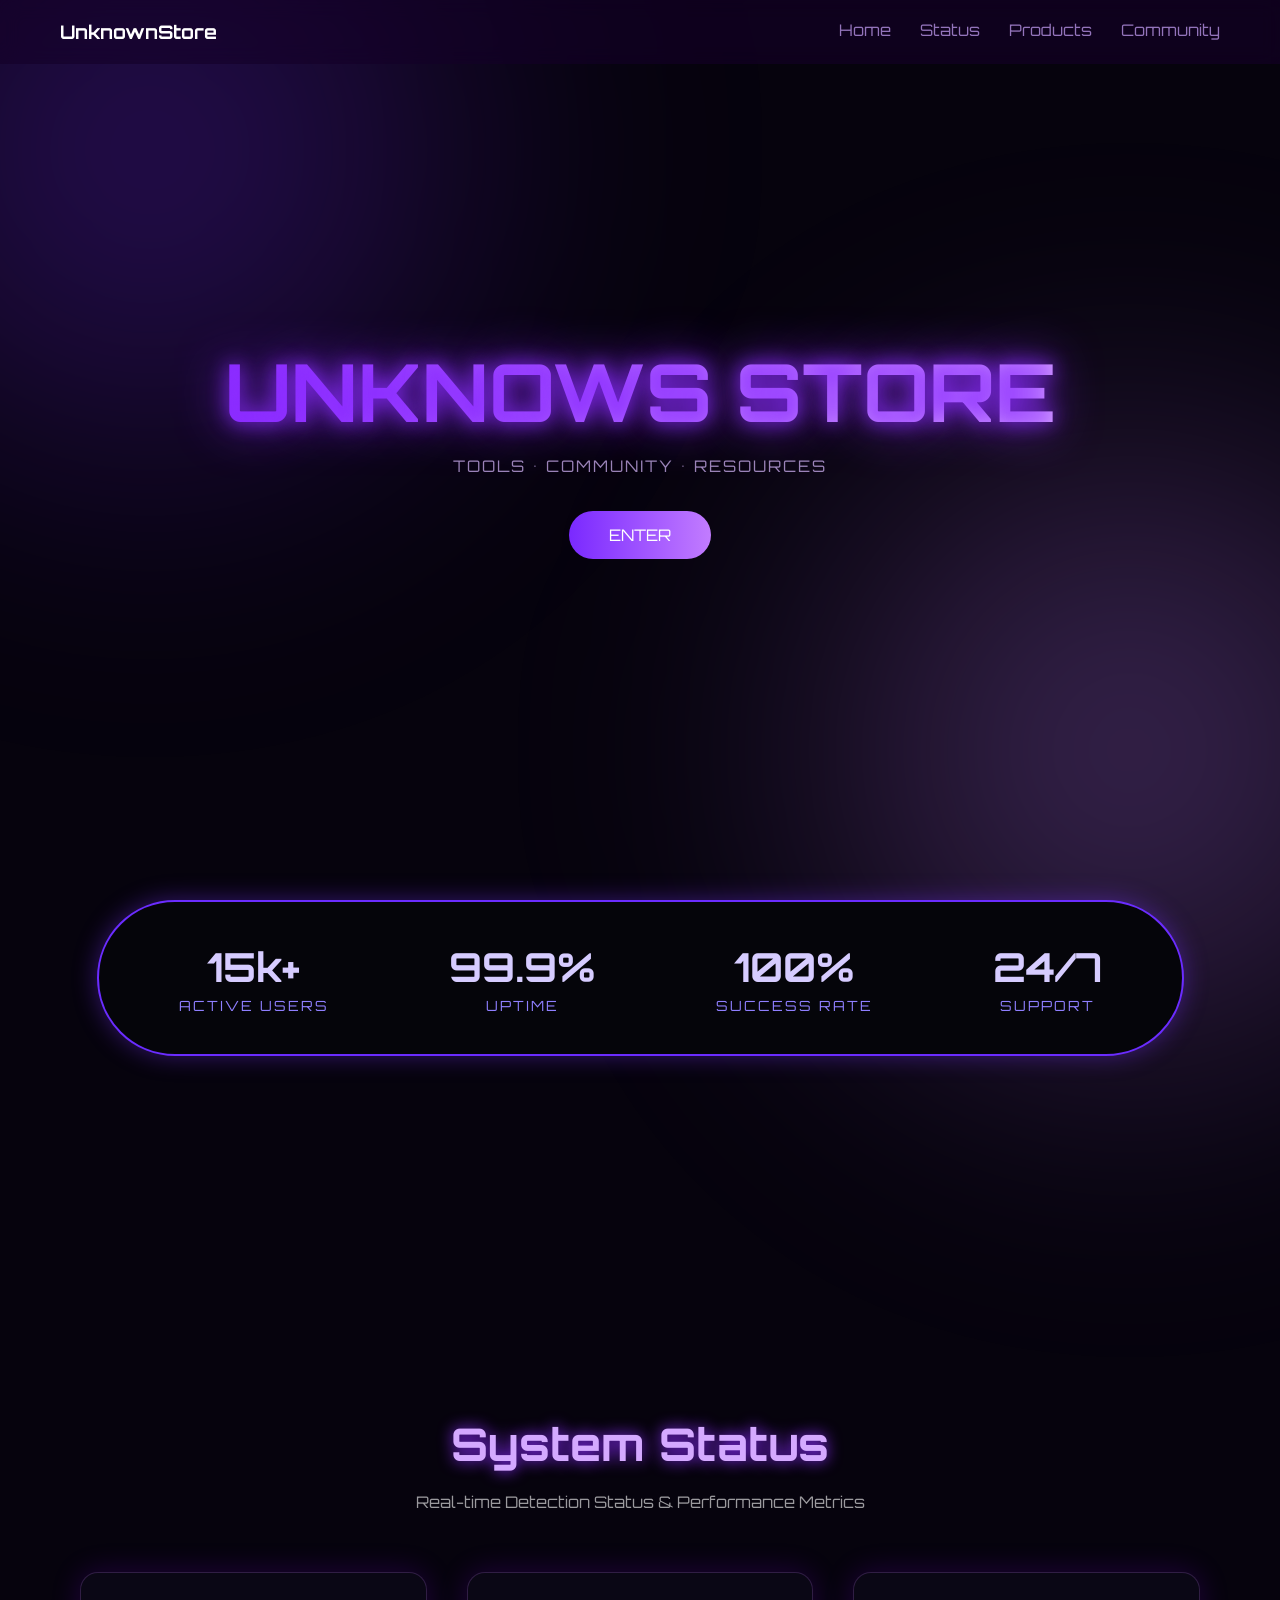
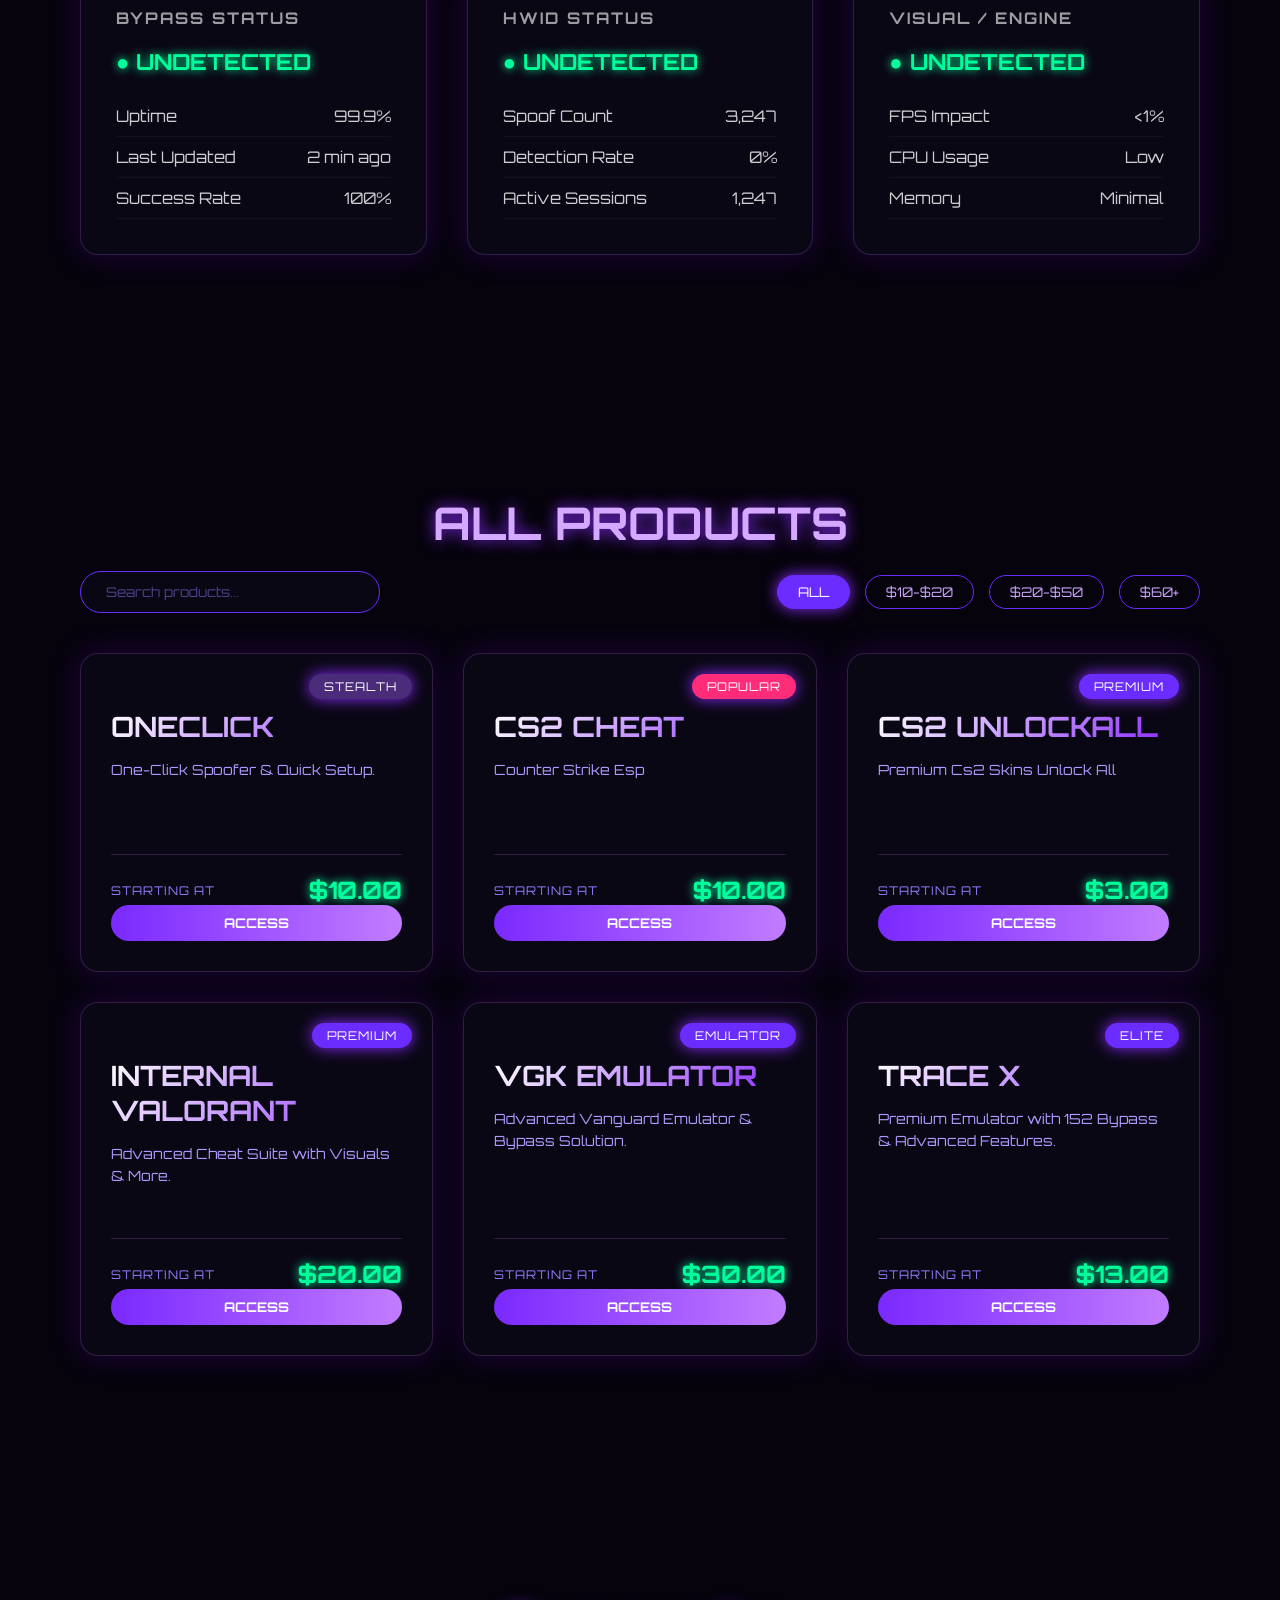
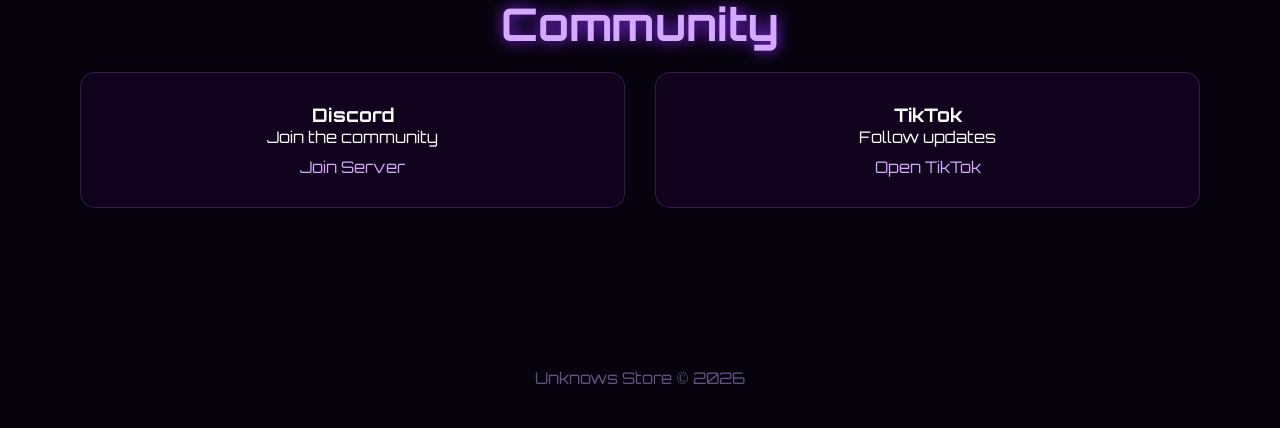
==== commit 379a6a47: "Update print statement from 'Hello' to 'Goodbye'" ====
--- a/index.html
+++ b/index.html
@@ -840,8 +840,8 @@
     <!-- VANISH -->
     <div class="product-card" data-product="vanish">
         <span class="product-badge popular">POPULAR</span>
-        <h3>VANISH</h3>
-        <div class="product-desc">Advanced HWID Spoofing Without AMIDEWIN/EFI/SYS.</div>
+        <h3>CS2 CHEAT</h3>
+        <div class="product-desc">Counter Strike Esp </div>
         <div class="product-price-row">
             <span class="price-label">STARTING AT</span>
             <span class="price-value">$10.00</span>
@@ -852,11 +852,11 @@
     <!-- TRACE -->
     <div class="product-card" data-product="trace">
         <span class="product-badge">PREMIUM</span>
-        <h3>TRACE</h3>
-        <div class="product-desc">Premium Tracing & Detection Bypass.</div>
+        <h3>CS2 UNLOCKALL</h3>
+        <div class="product-desc">Premium Cs2 Skins Unlock All</div>
         <div class="product-price-row">
             <span class="price-label">STARTING AT</span>
-            <span class="price-value">$10.00</span>
+            <span class="price-value">$3.00</span>
         </div>
         <button class="product-access-btn" onclick="openModal('TRACE')">ACCESS</button>
     </div>
@@ -864,7 +864,7 @@
     <!-- INTERNAL -->
     <div class="product-card" data-product="internal">
         <span class="product-badge premium">PREMIUM</span>
-        <h3>INTERNAL</h3>
+        <h3>INTERNAL VALORANT</h3>
         <div class="product-desc">Advanced Cheat Suite with Visuals & More.</div>
         <div class="product-price-row">
             <span class="price-label">STARTING AT</span>
@@ -892,7 +892,7 @@
         <div class="product-desc">Premium Emulator with 152 Bypass & Advanced Features.</div>
         <div class="product-price-row">
             <span class="price-label">STARTING AT</span>
-            <span class="price-value">$300.00</span>
+            <span class="price-value">$13.00</span>
         </div>
         <button class="product-access-btn" onclick="openModal('TRACE X')">ACCESS</button>
     </div>
@@ -1097,3 +1097,4 @@
 
 </body>
 </html>
+
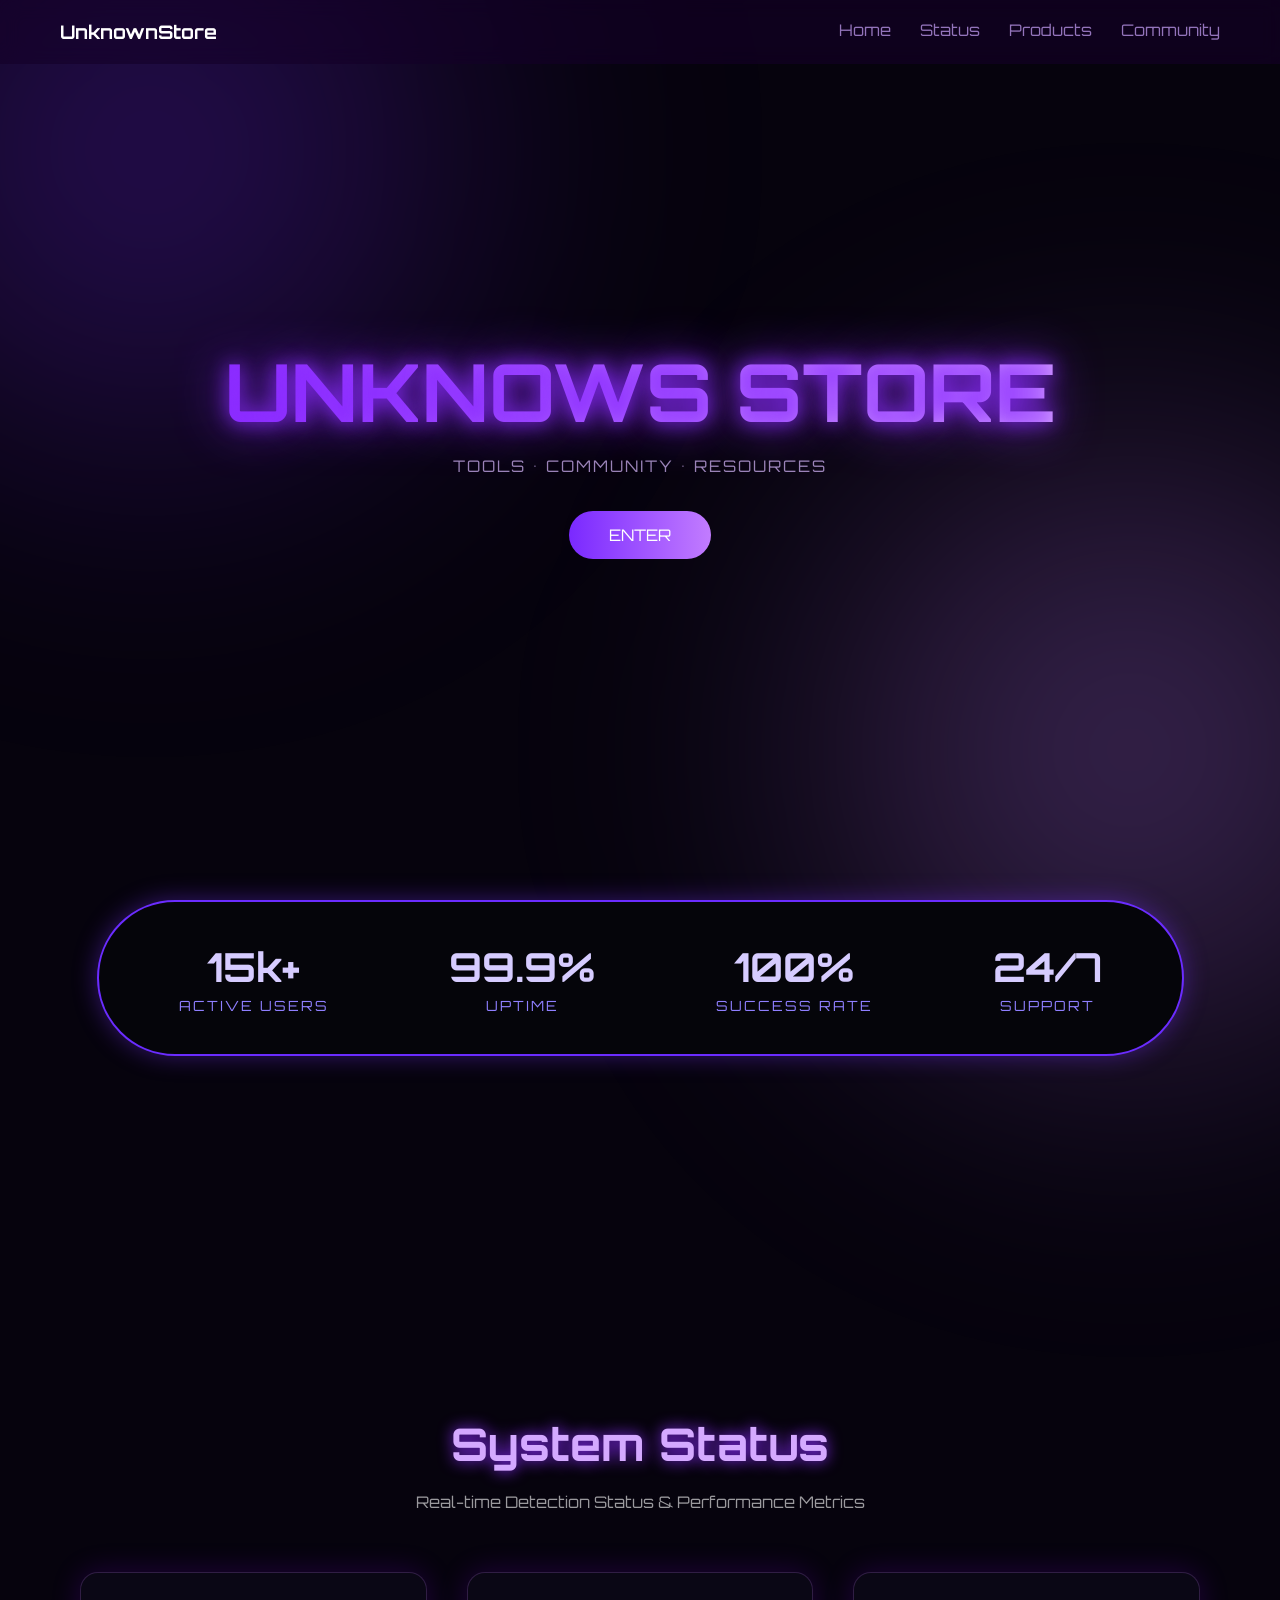
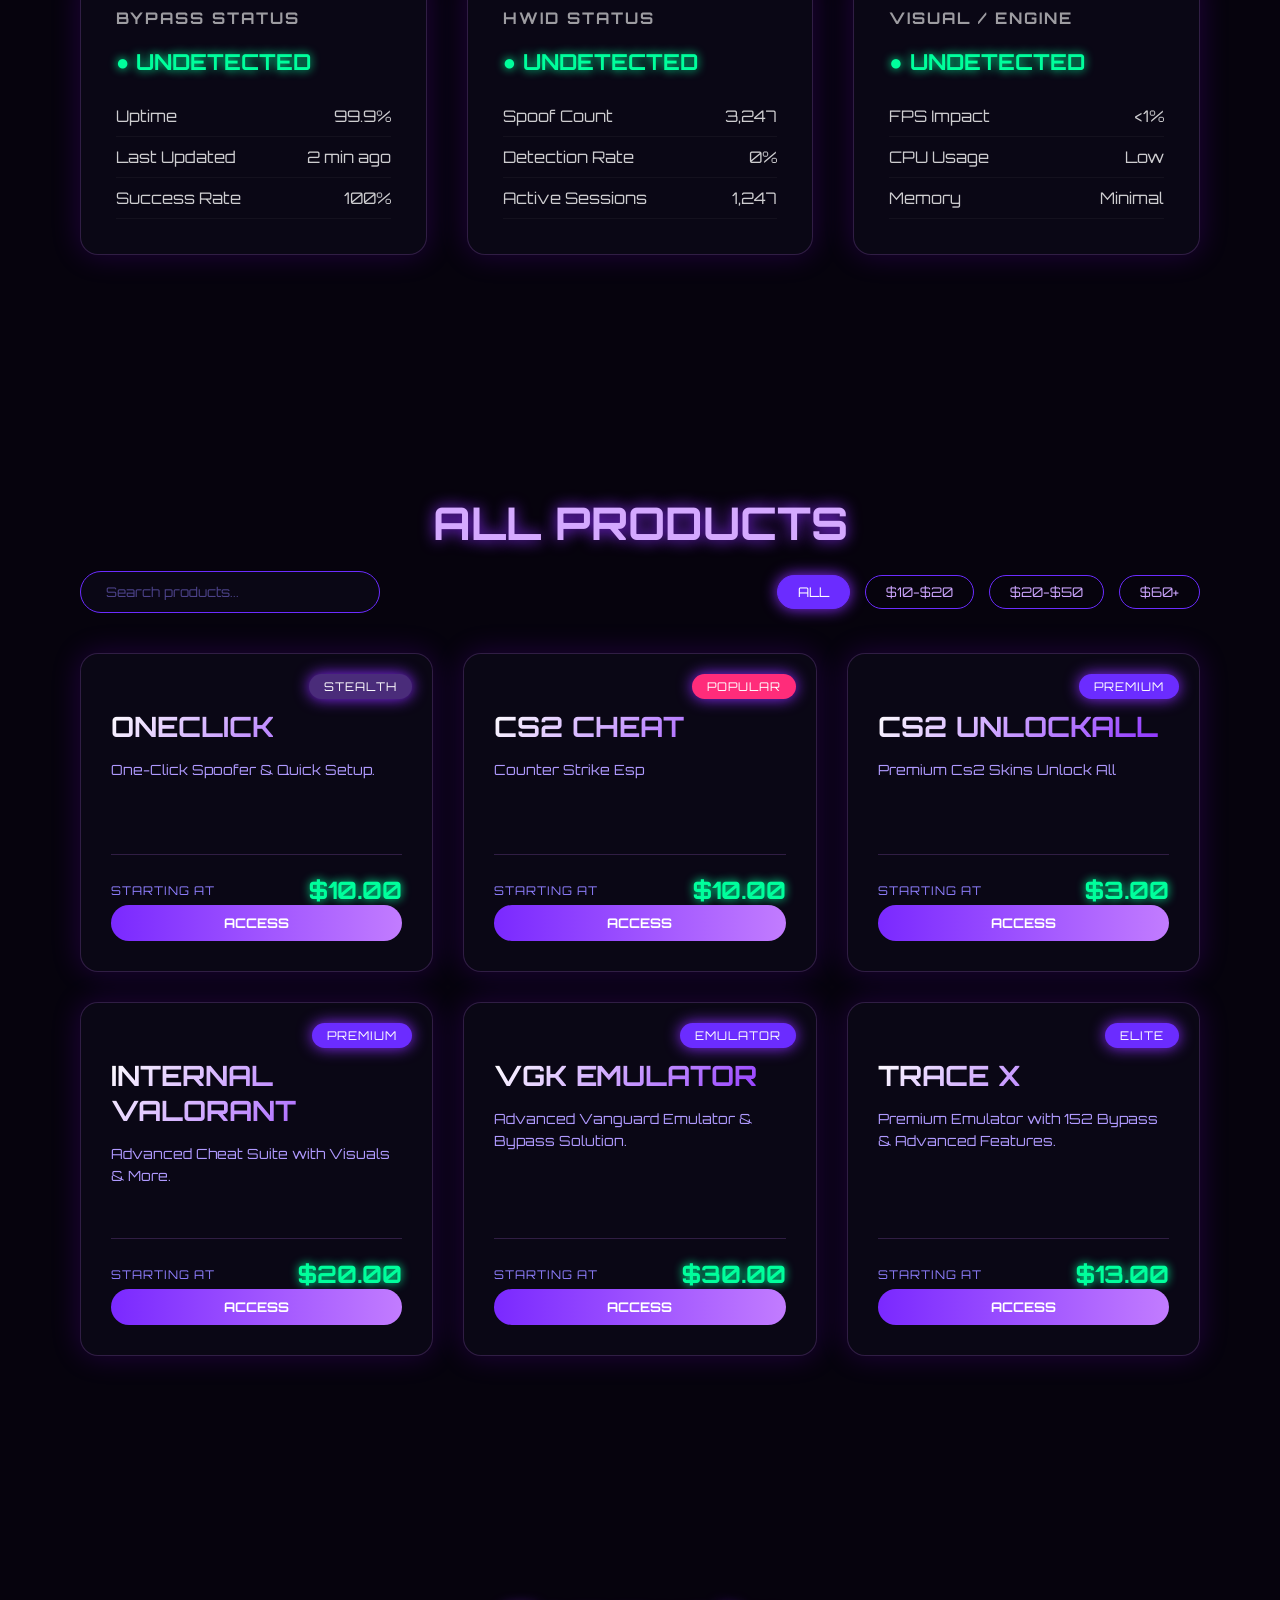
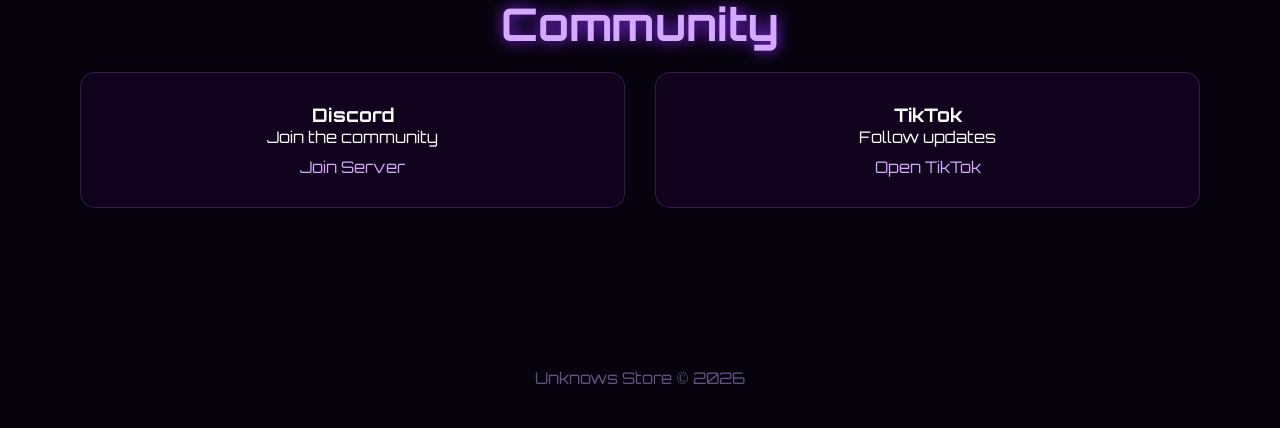
==== commit 3d9a352a: "Update print statement from 'Hello' to 'Goodbye'" ====
--- a/index.html
+++ b/index.html
@@ -846,7 +846,7 @@
             <span class="price-label">STARTING AT</span>
             <span class="price-value">$10.00</span>
         </div>
-        <button class="product-access-btn" onclick="openModal('VANISH')">ACCESS</button>
+        <button class="product-access-btn" onclick="openModal('CS2 CHEAT')">ACCESS</button>
     </div>
 
     <!-- TRACE -->
@@ -918,10 +918,48 @@
         </div>
 
         <!-- Features -->
-        <div class="features">
-            <h4>FEATURES</h4>
-            <p>You can view the features of <span id="featureProductName">Vanish</span> on our Website</p>
-        </div>
+        <!-- Features -->
+<div class="features">
+  <h4>FEATURES</h4>
+  <p>You can view the features of <span id="featureProductName">CS2 External ESP</span> on our website.</p>
+
+  <h5>ESP Features</h5>
+  <ul>
+    <li>Box & Skeleton ESP</li>
+    <li>Health, Distance, and Rainbow color options</li>
+    <li>Hide application</li>
+    <li>Tracer lines</li>
+    <li>Information display options</li>
+    <li>Custom health bar</li>
+    <li>Bomb timer</li>
+    <li>Spectator list</li>
+    <li>Sniper crosshair</li>
+    <li>Ability to hide overlay from screen capture</li>
+  </ul>
+
+  <h5>Triggerbot Features</h5>
+  <ul>
+    <li>All keybind support</li>
+    <li>Custom delay setting</li>
+    <li>Custom duration setting</li>
+    <li>Team check</li>
+  </ul>
+
+  <h5>General Features</h5>
+  <ul>
+    <li>3 different profile options</li>
+    <li>Easy-to-use web UI</li>
+    <li>Private Kernel Mode driver</li>
+    <li>Easy setup</li>
+  </ul>
+
+  <h5>Pricing</h5>
+  <ul>
+    <li>1 Day: $3</li>
+    <li>7 Days: $14</li>
+    <li>30 Days: $28</li>
+  </ul>
+</div>
 
         <!-- Pricing Table -->
         <div class="pricing-table" id="pricingTable">
@@ -1098,3 +1136,4 @@
 </body>
 </html>
 
+
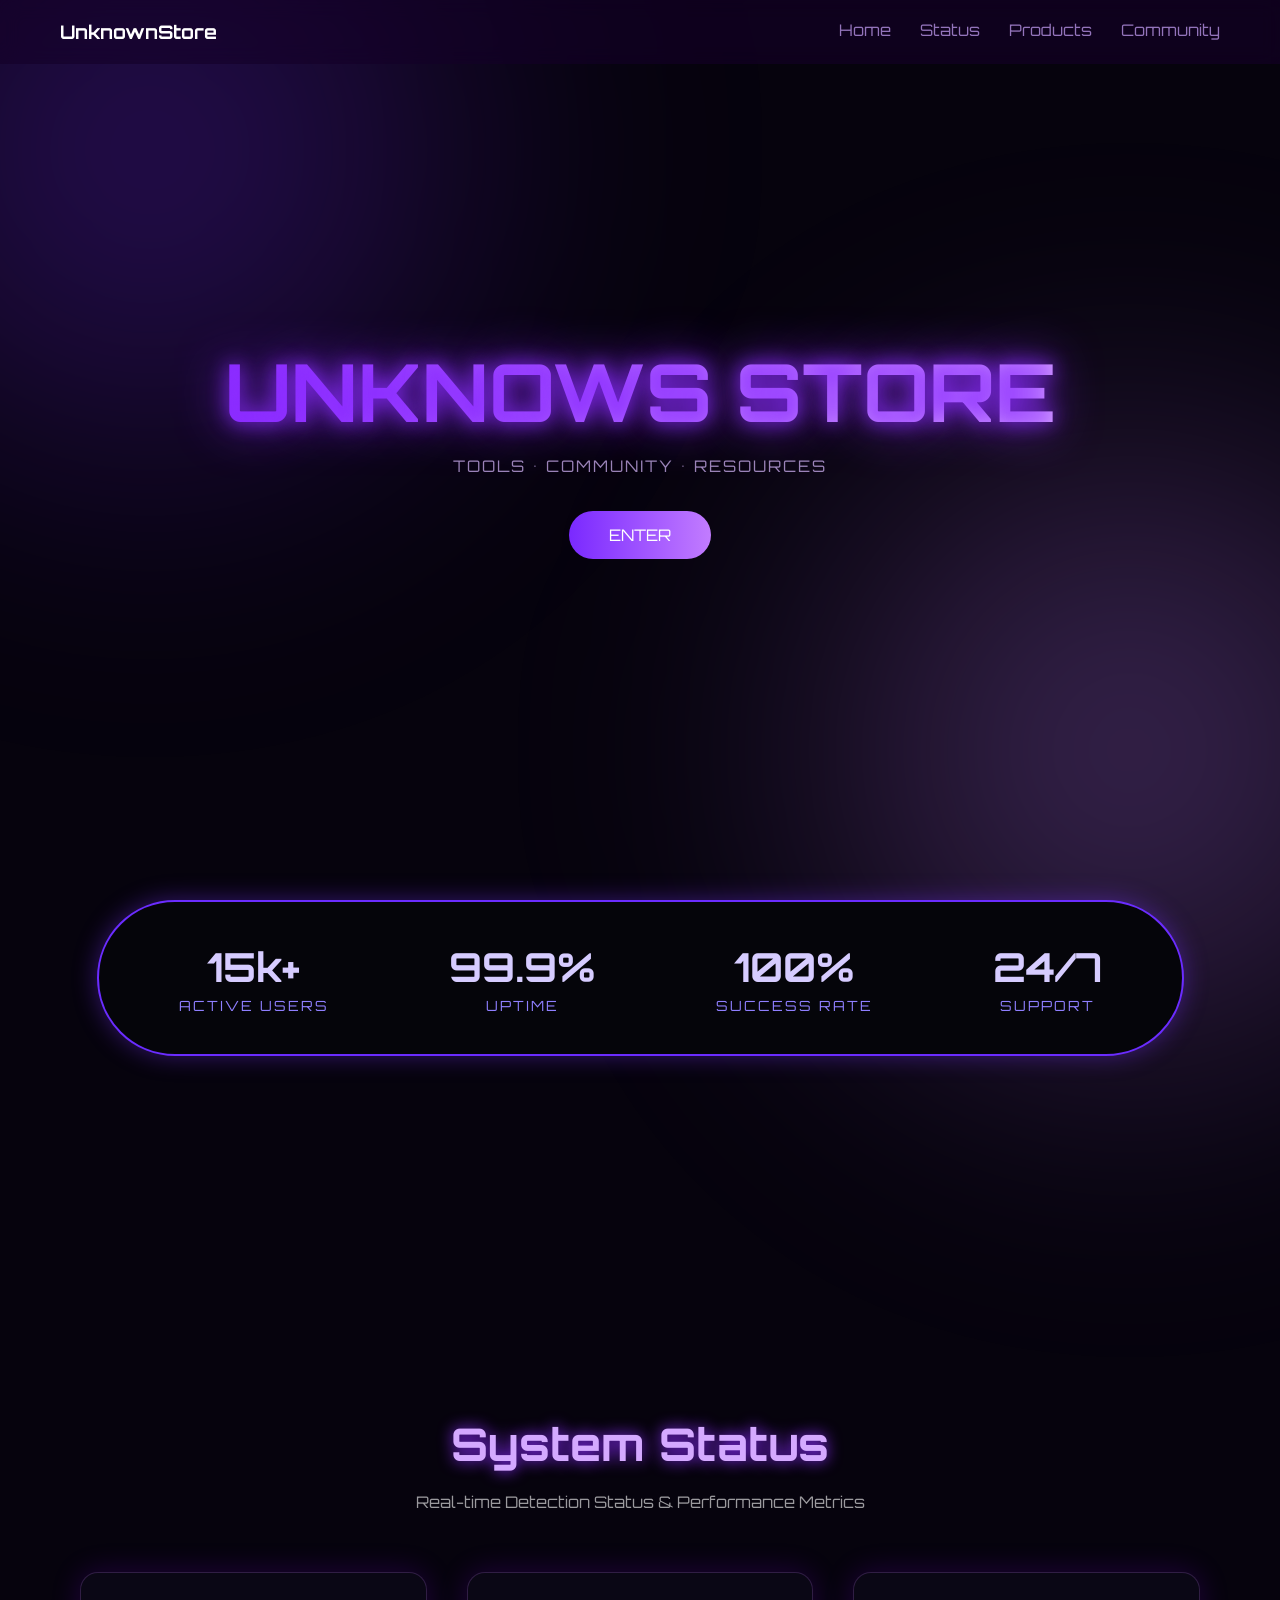
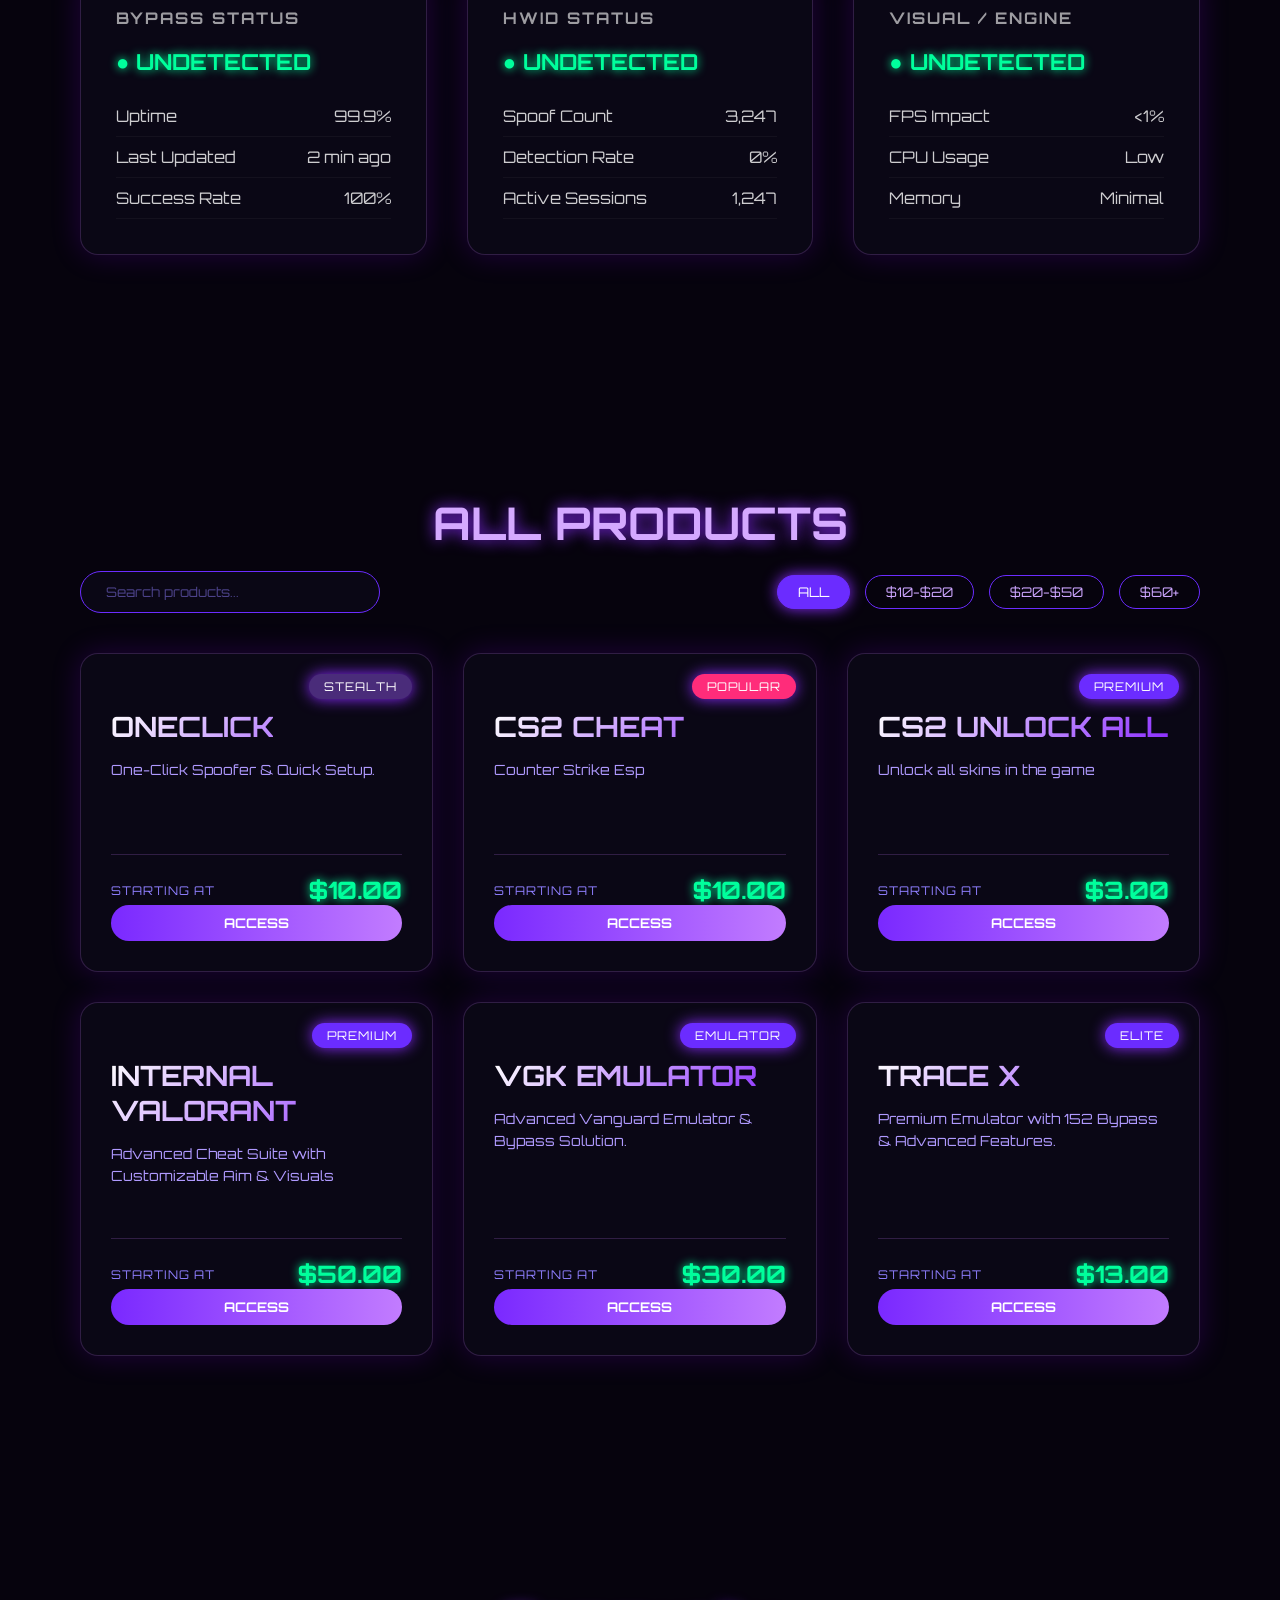
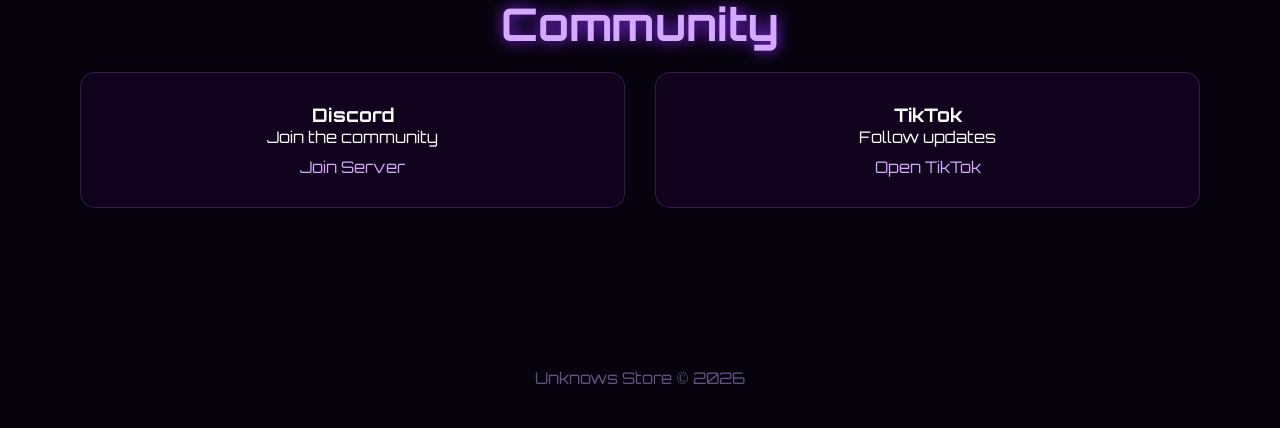
==== commit 03a273b4: "Update index.html" ====
--- a/index.html
+++ b/index.html
@@ -536,6 +536,31 @@
     color: #b09aff;
 }
 
+.features h5 {
+    color: #d4a9ff;
+    margin: 20px 0 10px 0;
+    font-size: 16px;
+}
+
+.features ul {
+    list-style: none;
+    margin-bottom: 15px;
+}
+
+.features li {
+    color: #b09aff;
+    padding: 5px 0;
+    border-bottom: 1px solid rgba(255,255,255,0.05);
+}
+
+.features li::before {
+    content: "•";
+    color: #8b2cff;
+    font-weight: bold;
+    display: inline-block;
+    width: 20px;
+}
+
 /* PRICING TABLE */
 .pricing-table {
     margin: 40px 0;
@@ -849,28 +874,28 @@
         <button class="product-access-btn" onclick="openModal('CS2 CHEAT')">ACCESS</button>
     </div>
 
-    <!-- TRACE -->
-    <div class="product-card" data-product="trace">
+    <!-- CS2 UNLOCK ALL -->
+    <div class="product-card" data-product="cs2unlock">
         <span class="product-badge">PREMIUM</span>
-        <h3>CS2 UNLOCKALL</h3>
-        <div class="product-desc">Premium Cs2 Skins Unlock All</div>
+        <h3>CS2 UNLOCK ALL</h3>
+        <div class="product-desc">Unlock all skins in the game</div>
         <div class="product-price-row">
             <span class="price-label">STARTING AT</span>
             <span class="price-value">$3.00</span>
         </div>
-        <button class="product-access-btn" onclick="openModal('TRACE')">ACCESS</button>
-    </div>
-
-    <!-- INTERNAL -->
+        <button class="product-access-btn" onclick="openModal('CS2 UNLOCK ALL')">ACCESS</button>
+    </div>    
+
+    <!-- INTERNAL VALORANT -->
     <div class="product-card" data-product="internal">
         <span class="product-badge premium">PREMIUM</span>
         <h3>INTERNAL VALORANT</h3>
-        <div class="product-desc">Advanced Cheat Suite with Visuals & More.</div>
+        <div class="product-desc">Advanced Cheat Suite with Customizable Aim & Visuals</div>
         <div class="product-price-row">
             <span class="price-label">STARTING AT</span>
-            <span class="price-value">$20.00</span>
+            <span class="price-value">$50.00</span>
         </div>
-        <button class="product-access-btn" onclick="openModal('INTERNAL')">ACCESS</button>
+        <button class="product-access-btn" onclick="openModal('INTERNAL VALORANT')">ACCESS</button>
     </div>
 
     <!-- VGK EMULATOR -->
@@ -917,49 +942,10 @@
             </ul>
         </div>
 
-        <!-- Features -->
-        <!-- Features -->
-<div class="features">
-  <h4>FEATURES</h4>
-  <p>You can view the features of <span id="featureProductName">CS2 External ESP</span> on our website.</p>
-
-  <h5>ESP Features</h5>
-  <ul>
-    <li>Box & Skeleton ESP</li>
-    <li>Health, Distance, and Rainbow color options</li>
-    <li>Hide application</li>
-    <li>Tracer lines</li>
-    <li>Information display options</li>
-    <li>Custom health bar</li>
-    <li>Bomb timer</li>
-    <li>Spectator list</li>
-    <li>Sniper crosshair</li>
-    <li>Ability to hide overlay from screen capture</li>
-  </ul>
-
-  <h5>Triggerbot Features</h5>
-  <ul>
-    <li>All keybind support</li>
-    <li>Custom delay setting</li>
-    <li>Custom duration setting</li>
-    <li>Team check</li>
-  </ul>
-
-  <h5>General Features</h5>
-  <ul>
-    <li>3 different profile options</li>
-    <li>Easy-to-use web UI</li>
-    <li>Private Kernel Mode driver</li>
-    <li>Easy setup</li>
-  </ul>
-
-  <h5>Pricing</h5>
-  <ul>
-    <li>1 Day: $3</li>
-    <li>7 Days: $14</li>
-    <li>30 Days: $28</li>
-  </ul>
-</div>
+        <!-- Features Container -->
+        <div class="features" id="featuresContainer">
+            <!-- Will be filled by JavaScript -->
+        </div>
 
         <!-- Pricing Table -->
         <div class="pricing-table" id="pricingTable">
@@ -1009,23 +995,20 @@
         '30 DAYS': '$70',
         '365 DAYS': '$130'
     },
-    'VANISH': {
-        '1 DAY': '$10',
-        '7 DAYS': '$30',
-        '30 DAYS': '$70',
-        '365 DAYS': '$130'
+    'CS2 CHEAT': {
+        '1 DAY': '$3',
+        '7 DAYS': '$14',
+        '30 DAYS': '$28'
     },
-    'TRACE': {
-        '1 DAY': '$10',
-        '7 DAYS': '$30',
-        '30 DAYS': '$70',
-        '365 DAYS': '$130'
+    'CS2 UNLOCK ALL': {
+        '1 DAY': '$3',
+        '7 DAYS': '$14',
+        '30 DAYS': '$28'
     },
-    'INTERNAL': {
-        '1 DAY': '$20',
-        '7 DAYS': '$50',
-        '30 DAYS': '$120',
-        '365 DAYS': '$250'
+    'INTERNAL VALORANT': {
+        '1 MONTH': '$50',
+        '3 MONTHS': '$100',
+        '6 MONTHS': '$150'
     },
     'VGK EMULATOR': {
         '1 DAY': '$30',
@@ -1041,22 +1024,105 @@
     }
 };
 
+// Feature data for different products
+const featureData = {
+    'CS2 UNLOCK ALL': {
+        description: 'You can view the features of CS2 UNLOCK ALL on our website.',
+        features: ['Unlock all skins in the game']
+    },
+    'INTERNAL VALORANT': {
+        description: 'You can view the features of INTERNAL VALORANT on our website.',
+        features: [
+            'Customizable recoil system',
+            'Save Config',
+            'Multiple color',
+            'Customizable x&y speed',
+            'Color tolerance',
+            'Custom Fov',
+            'Hide application',
+            'Custom Keybind',
+            'Curved aim'
+        ]
+    },
+    'DEFAULT': {
+        description: 'You can view the features of <span id="featureProductName">CS2 External ESP</span> on our website.',
+        features: {
+            'ESP Features': [
+                'Box & Skeleton ESP',
+                'Health, Distance, and Rainbow color options',
+                'Hide application',
+                'Tracer lines',
+                'Information display options',
+                'Custom health bar',
+                'Bomb timer',
+                'Spectator list',
+                'Sniper crosshair',
+                'Ability to hide overlay from screen capture'
+            ],
+            'Triggerbot Features': [
+                'All keybind support',
+                'Custom delay setting',
+                'Custom duration setting',
+                'Team check'
+            ],
+            'General Features': [
+                '3 different profile options',
+                'Easy-to-use web UI',
+                'Private Kernel Mode driver',
+                'Easy setup'
+            ]
+        }
+    }
+};
+
 function openModal(productName) {
     const modal = document.getElementById('productModal');
     const modalProductName = document.getElementById('modalProductName');
-    const featureProductName = document.getElementById('featureProductName');
+    const featuresContainer = document.getElementById('featuresContainer');
     const pricingTable = document.getElementById('pricingTable');
     
     modalProductName.textContent = productName;
-    featureProductName.textContent = productName;
+    
+    // Generate features HTML based on product
+    let featuresHTML = '<h4>FEATURES</h4>';
+    
+    if (productName === 'CS2 UNLOCK ALL') {
+        featuresHTML += `<p>${featureData['CS2 UNLOCK ALL'].description}</p>`;
+        featuresHTML += '<ul>';
+        featureData['CS2 UNLOCK ALL'].features.forEach(feature => {
+            featuresHTML += `<li>${feature}</li>`;
+        });
+        featuresHTML += '</ul>';
+    } 
+    else if (productName === 'INTERNAL VALORANT') {
+        featuresHTML += `<p>${featureData['INTERNAL VALORANT'].description}</p>`;
+        featuresHTML += '<ul>';
+        featureData['INTERNAL VALORANT'].features.forEach(feature => {
+            featuresHTML += `<li>${feature}</li>`;
+        });
+        featuresHTML += '</ul>';
+    }
+    else {
+        featuresHTML += `<p>${featureData['DEFAULT'].description.replace('CS2 External ESP', productName)}</p>`;
+        
+        for (const [category, features] of Object.entries(featureData['DEFAULT'].features)) {
+            featuresHTML += `<h5>${category}</h5>`;
+            featuresHTML += '<ul>';
+            features.forEach(feature => {
+                featuresHTML += `<li>${feature}</li>`;
+            });
+            featuresHTML += '</ul>';
+        }
+    }
+    
+    featuresContainer.innerHTML = featuresHTML;
     
     // Generate pricing table HTML
-    const prices = pricingData[productName] || pricingData['VANISH'];
+    const prices = pricingData[productName] || pricingData['CS2 CHEAT'];
     let pricingHTML = '';
-    let index = 0;
     
     for (const [duration, price] of Object.entries(prices)) {
-        const isBestValue = duration === '30 DAYS';
+        const isBestValue = duration.includes('30') || duration.includes('3 MONTHS');
         const rowClass = isBestValue ? 'pricing-row best-value' : 'pricing-row';
         
         pricingHTML += `
@@ -1065,7 +1131,6 @@
                 <span class="pricing-price">${price}</span>
             </div>
         `;
-        index++;
     }
     
     pricingTable.innerHTML = pricingHTML;
@@ -1135,5 +1200,3 @@
 
 </body>
 </html>
-
-
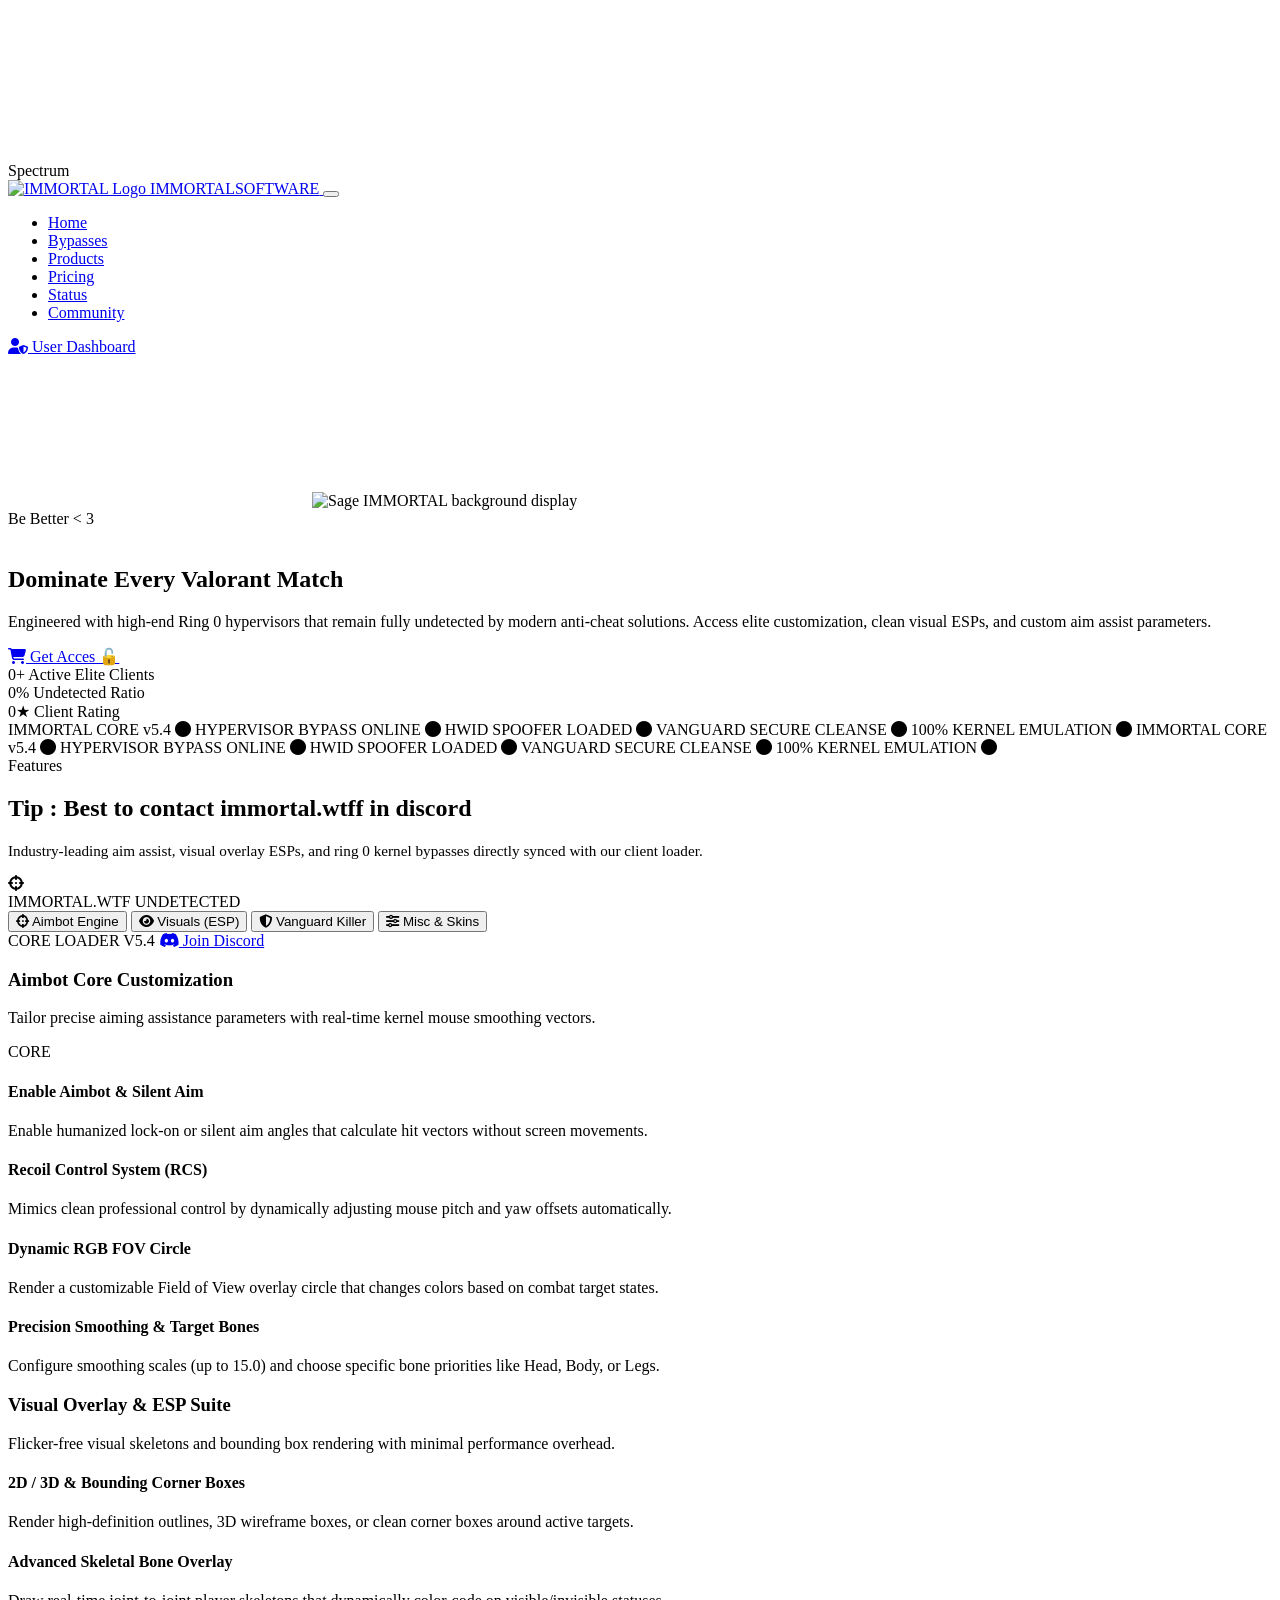
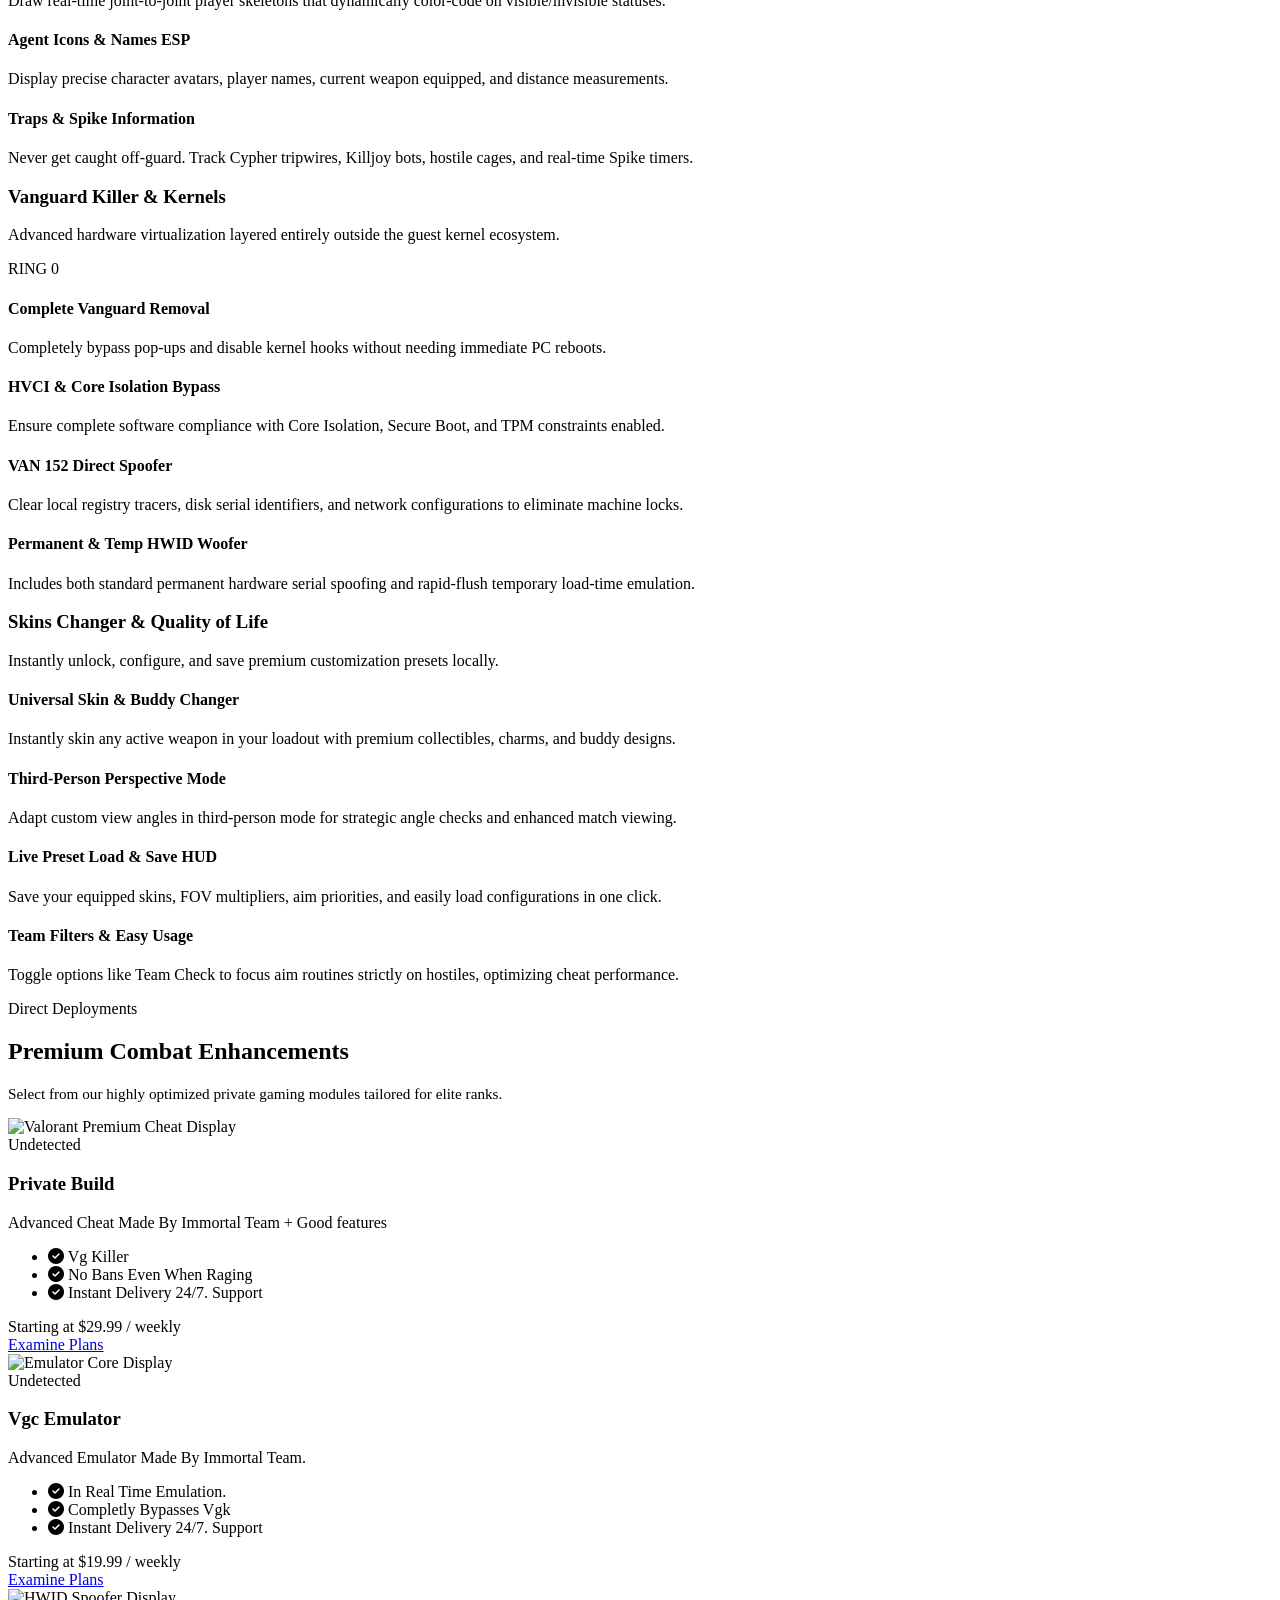
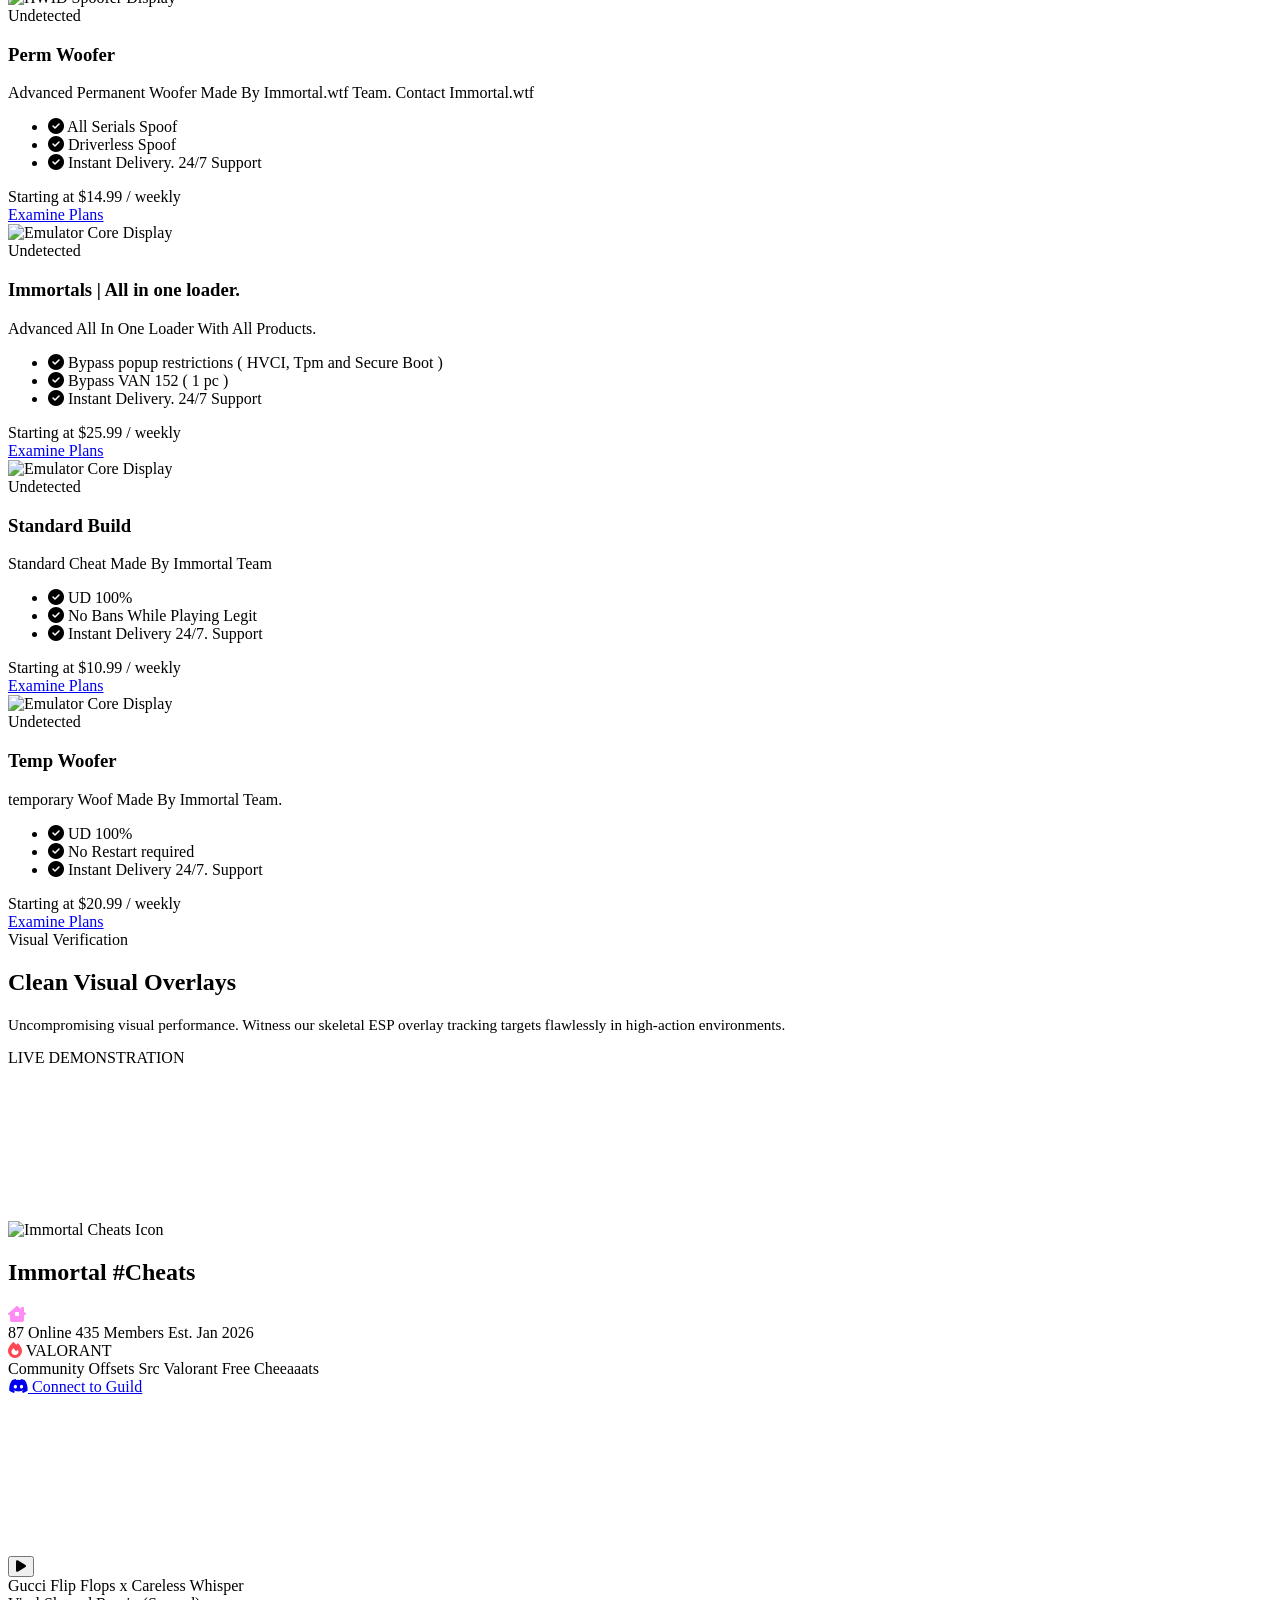
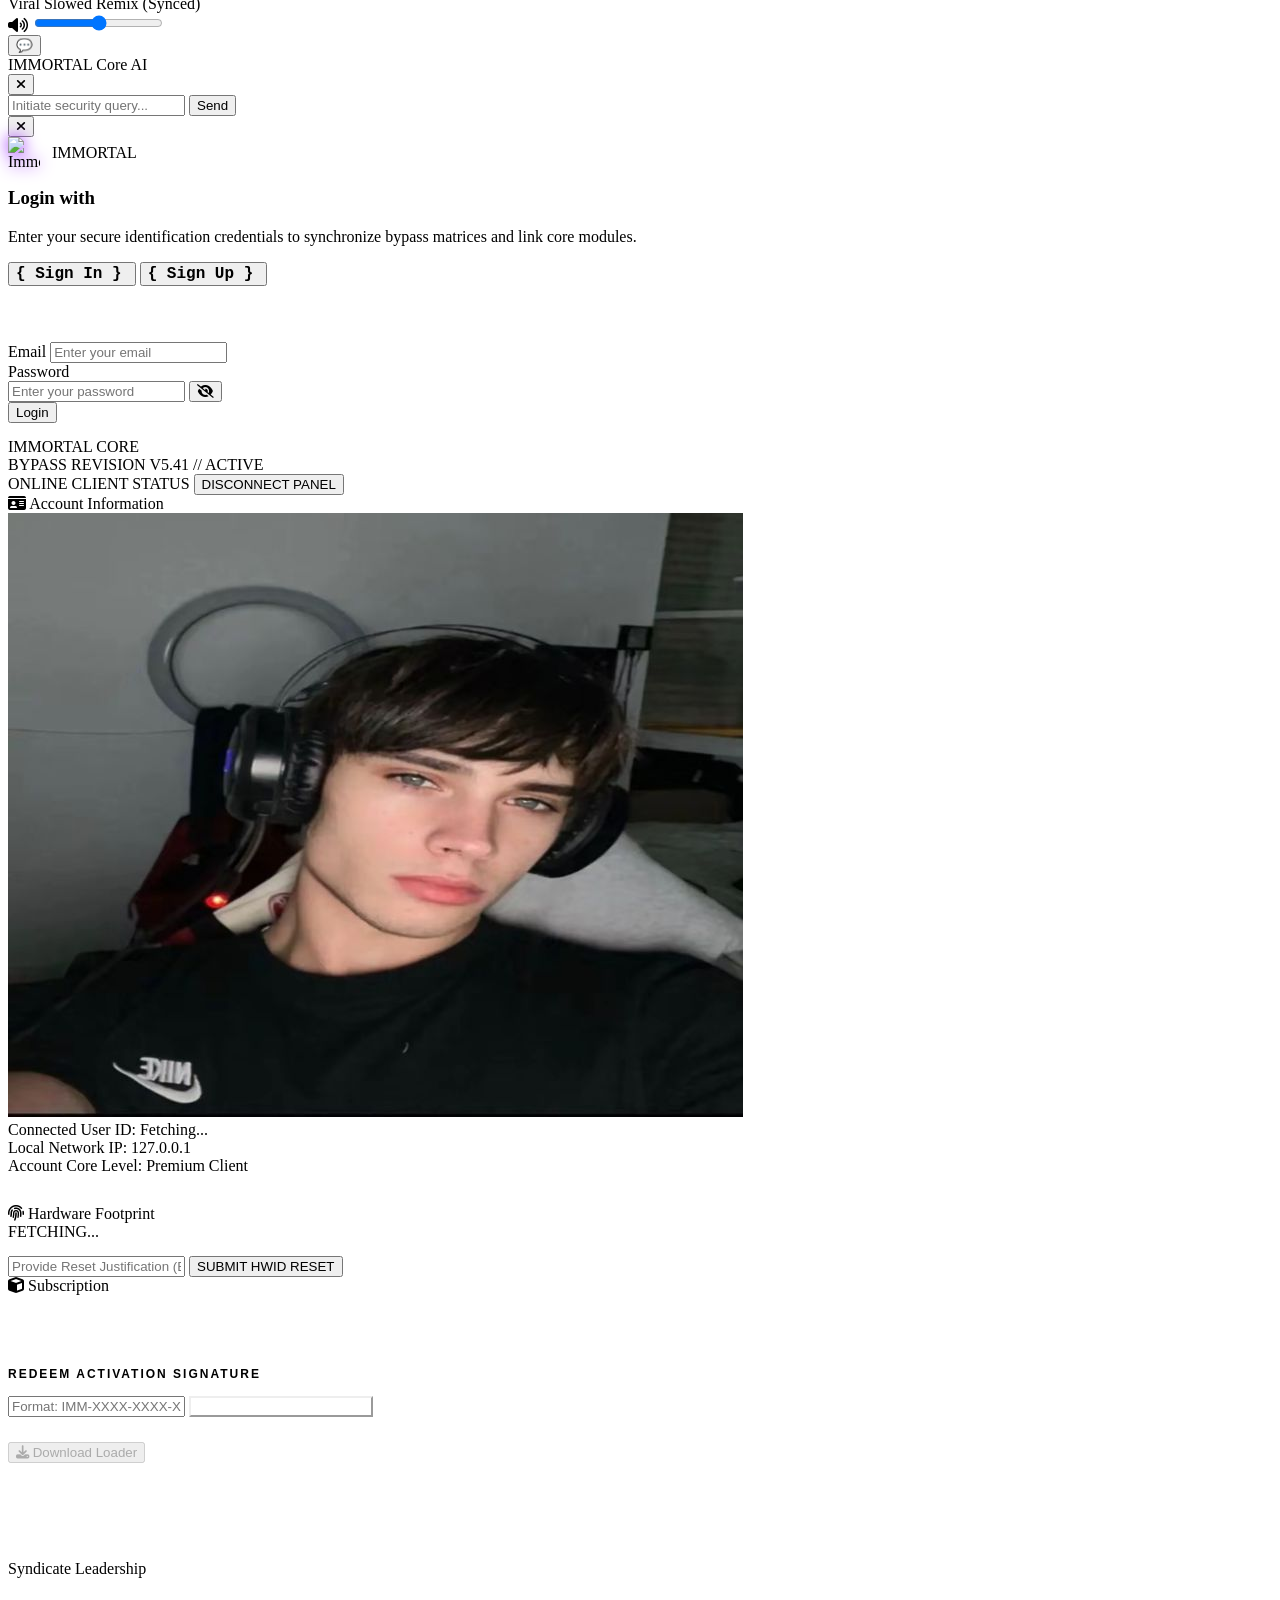
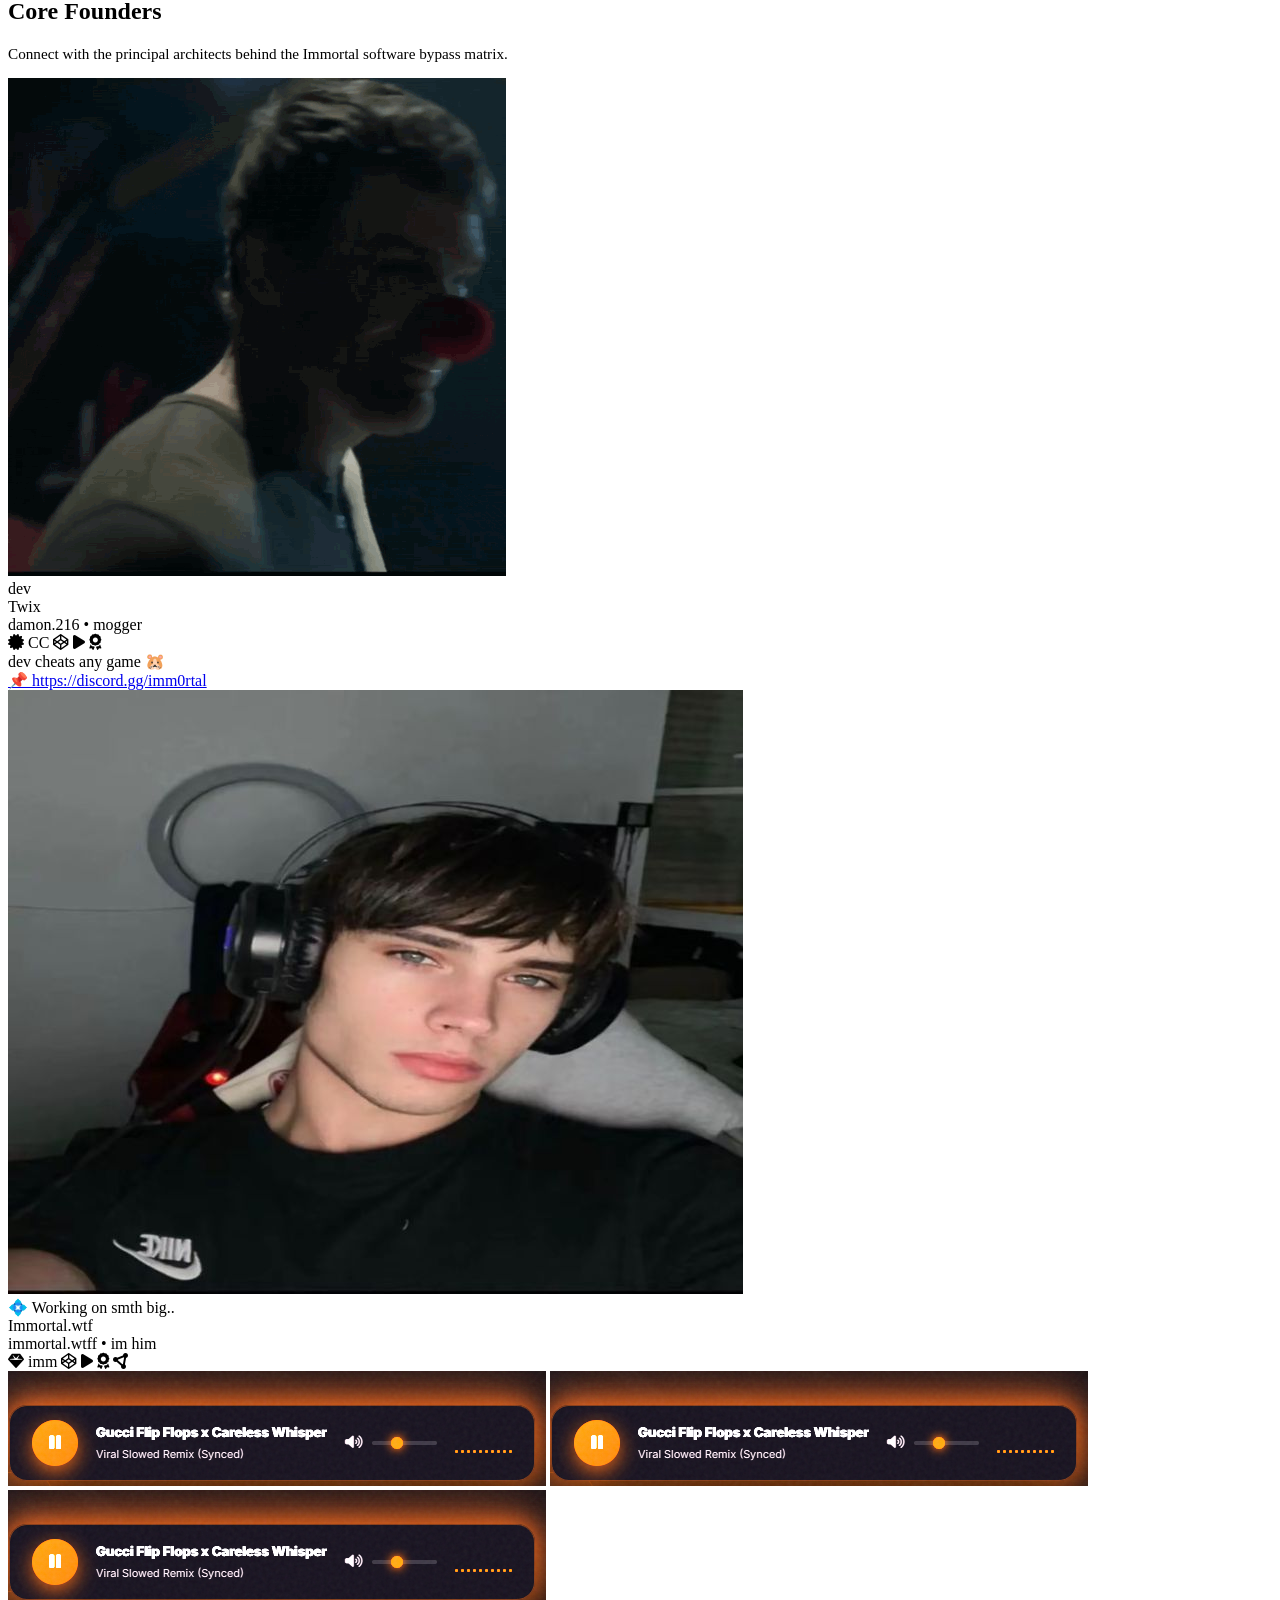
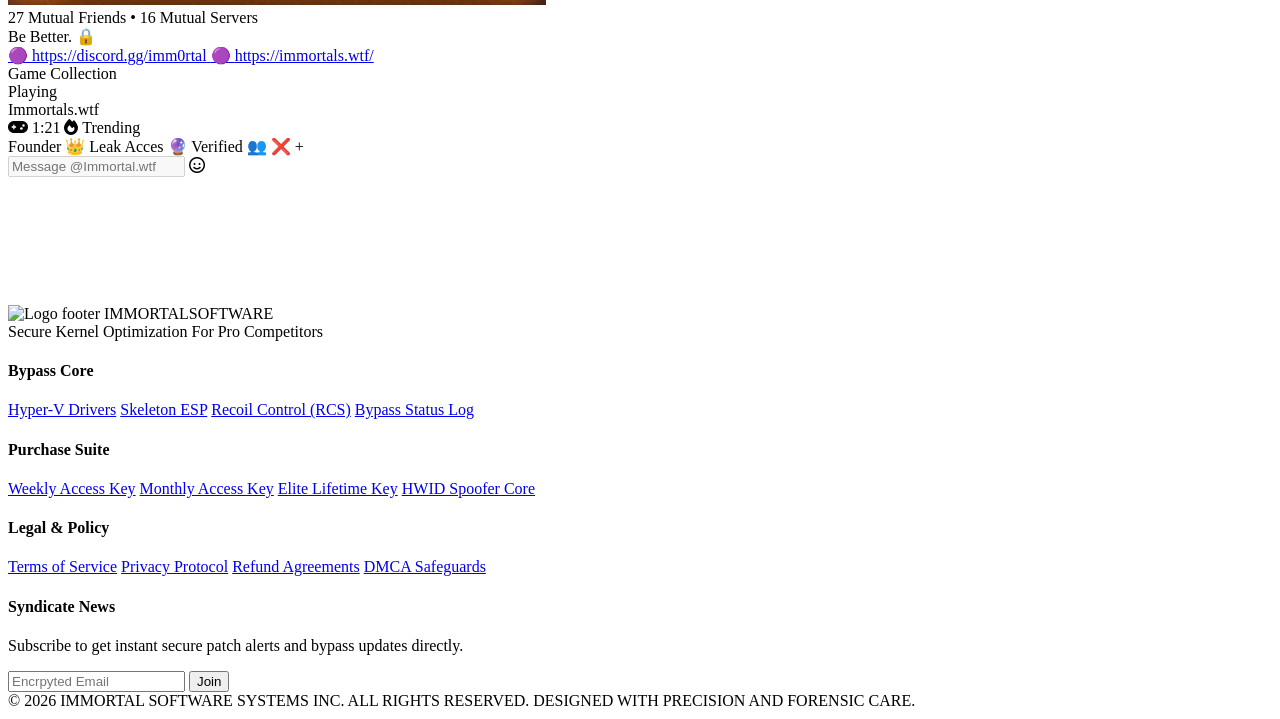
==== commit 08ae290c: "Add files via upload" ====
--- a/index.html
+++ b/index.html
@@ -1,1202 +1,986 @@
-<!DOCTYPE html>
-<html lang="en">
-<head>
-<meta charset="UTF-8">
-<meta name="viewport" content="width=device-width, initial-scale=1.0">
-
-<title>Unknows Store</title>
-
-<link href="https://fonts.googleapis.com/css2?family=Orbitron:wght@400;700&display=swap" rel="stylesheet">
-
-<style>
-
-*{
-margin:0;
-padding:0;
-box-sizing:border-box;
-font-family:Orbitron;
-}
-
-body{
-background:#06030d;
-color:white;
-overflow-x:hidden;
-}
-
-/* NAVBAR */
-
-header{
-position:fixed;
-top:0;
-width:100%;
-display:flex;
-justify-content:space-between;
-padding:20px 60px;
-background:rgba(20,0,40,.6);
-backdrop-filter:blur(10px);
-z-index:10;
-}
-
-nav a{
-color:#cda6ff;
-margin-left:25px;
-text-decoration:none;
-opacity:.7;
-transition:.3s;
-}
-
-nav a:hover{
-opacity:1;
-color:white;
-}
-
-/* HERO */
-
-.hero{
-height:100vh;
-display:flex;
-flex-direction:column;
-justify-content:center;
-align-items:center;
-text-align:center;
-}
-
-.hero h1{
-
-font-size:80px;
-
-background:linear-gradient(
-90deg,
-#8b2cff,
-#e0b3ff,
-#8b2cff
-);
-
-background-size:200%;
-
--webkit-background-clip:text;
-color:transparent;
-
-animation:gradient 4s linear infinite;
-
-text-shadow:
-0 0 20px #8b2cff,
-0 0 50px #8b2cff;
-
-}
-
-@keyframes gradient{
-0%{background-position:0%}
-100%{background-position:200%}
-}
-
-.hero p{
-margin-top:15px;
-opacity:.7;
-letter-spacing:2px;
-color:#d9baff;
-}
-
-.btn{
-margin-top:35px;
-padding:14px 40px;
-border-radius:40px;
-background:linear-gradient(90deg,#7a29ff,#c27cff);
-text-decoration:none;
-color:white;
-transition:.3s;
-}
-
-.btn:hover{
-transform:scale(1.1);
-box-shadow:0 0 25px #8b2cff;
-}
-
-/* BACKGROUND GLOW FIX */
-
-body::before,
-body::after{
-
-content:"";
-position:fixed;
-
-width:900px;
-height:900px;
-
-filter:blur(120px);
-
-z-index:-1;
-
-}
-
-body::before{
-background:radial-gradient(circle,#7a29ff55,transparent 70%);
-top:-300px;
-left:-300px;
-}
-
-body::after{
-background:radial-gradient(circle,#c27cff55,transparent 70%);
-bottom:-300px;
-right:-300px;
-}
-
-/* STATS */
-
-.stats{
-
-display:flex;
-justify-content:center;
-margin-top:-120px;
-margin-bottom:120px;
-
-}
-
-.stats-box{
-
-display:flex;
-gap:120px;
-
-background:#05050a;
-
-padding:40px 80px;
-
-border-radius:80px;
-
-border:2px solid #6b2cff;
-
-box-shadow:0 0 25px rgba(120,50,255,.4);
-
-}
-
-.stat{
-text-align:center;
-}
-
-.stat h2{
-font-size:40px;
-color:#d6ccff;
-}
-
-.stat p{
-margin-top:5px;
-font-size:14px;
-letter-spacing:2px;
-color:#8f7fff;
-}
-
-/* SECTION */
-
-section{
-padding:120px 80px;
-}
-
-.section-title{
-font-size:45px;
-margin-bottom:20px;
-text-align:center;
-color:#d4a9ff;
-text-shadow:0 0 15px #8b2cff;
-}
-
-.status-sub{
-text-align:center;
-opacity:.6;
-margin-bottom:60px;
-}
-
-/* STATUS GRID */
-
-.status-grid{
-display:grid;
-grid-template-columns:repeat(auto-fit,minmax(300px,1fr));
-gap:40px;
-}
-
-.status-card{
-
-background:#0a0715;
-
-border-radius:18px;
-
-padding:35px;
-
-border:1px solid rgba(200,120,255,.2);
-
-box-shadow:0 0 30px rgba(140,0,255,.2);
-
-transition:.3s;
-
-text-decoration:none;
-
-color:white;
-
-display:block;
-
-}
-
-.status-card:hover{
-
-transform:translateY(-8px);
-
-box-shadow:0 0 40px rgba(160,0,255,.6);
-
-}
-
-.status-card h4{
-letter-spacing:2px;
-opacity:.6;
-margin-bottom:20px;
-}
-
-.status-green{
-color:#00ff9c;
-font-weight:700;
-font-size:22px;
-text-shadow:0 0 10px #00ff9c;
-margin-bottom:20px;
-}
-
-.status-card ul{
-list-style:none;
-}
-
-.status-card li{
-
-display:flex;
-justify-content:space-between;
-
-padding:10px 0;
-
-opacity:.8;
-
-border-bottom:1px solid rgba(255,255,255,.05);
-
-}
-
-.status-card span{
-color:white;
-}
-
-/* PRODUCT GRID - NEW STYLE FROM IMAGE */
-.filter-bar {
-    display: flex;
-    justify-content: space-between;
-    align-items: center;
-    margin-bottom: 40px;
-    flex-wrap: wrap;
-    gap: 20px;
-}
-
-.search-box {
-    background: #0a0715;
-    border: 1px solid #6b2cff;
-    border-radius: 40px;
-    padding: 12px 25px;
-    width: 300px;
-    color: white;
-    font-family: Orbitron;
-}
-
-.search-box::placeholder {
-    color: #8f7fff;
-    opacity: 0.5;
-}
-
-.price-filters {
-    display: flex;
-    gap: 15px;
-}
-
-.price-btn {
-    background: transparent;
-    border: 1px solid #6b2cff;
-    color: #cda6ff;
-    padding: 8px 20px;
-    border-radius: 30px;
-    cursor: pointer;
-    transition: .3s;
-    font-family: Orbitron;
-}
-
-.price-btn:hover, .price-btn.active {
-    background: #6b2cff;
-    color: white;
-    box-shadow: 0 0 15px #8b2cff;
-}
-
-.product-grid {
-    display: grid;
-    grid-template-columns: repeat(3, 1fr);
-    gap: 30px;
-    margin-top: 40px;
-}
-
-.product-card {
-    background: #0a0715;
-    border: 1px solid rgba(200,120,255,.2);
-    border-radius: 18px;
-    padding: 30px;
-    transition: .3s;
-    box-shadow: 0 0 30px rgba(140,0,255,.2);
-    position: relative;
-    display: flex;
-    flex-direction: column;
-}
-
-.product-card:hover {
-    transform: translateY(-8px);
-    border-color: #6b2cff;
-    box-shadow: 0 0 40px rgba(160,0,255,.6);
-}
-
-.product-badge {
-    position: absolute;
-    top: 20px;
-    right: 20px;
-    background: #6b2cff;
-    color: white;
-    padding: 5px 15px;
-    border-radius: 30px;
-    font-size: 12px;
-    text-transform: uppercase;
-    letter-spacing: 1px;
-    box-shadow: 0 0 15px #8b2cff;
-}
-
-.product-badge.stealth {
-    background: #4a2c7a;
-}
-
-.product-badge.popular {
-    background: #ff2c7a;
-}
-
-.product-card h3 {
-    font-size: 28px;
-    margin: 25px 0 15px;
-    background: linear-gradient(135deg, #ffffff 0%, #8b2cff 100%);
-    -webkit-background-clip: text;
-    -webkit-text-fill-color: transparent;
-    background-clip: text;
-}
-
-.product-desc {
-    color: #b09aff;
-    font-size: 14px;
-    line-height: 1.6;
-    margin-bottom: 25px;
-    min-height: 70px;
-}
-
-.product-price-row {
-    display: flex;
-    justify-content: space-between;
-    align-items: center;
-    margin-top: auto;
-    border-top: 1px solid rgba(200,120,255,.2);
-    padding-top: 20px;
-}
-
-.price-label {
-    color: #8f7fff;
-    font-size: 12px;
-    letter-spacing: 1px;
-}
-
-.price-value {
-    color: #00ff9c;
-    font-size: 24px;
-    font-weight: 700;
-    text-shadow: 0 0 10px #00ff9c;
-}
-
-.product-access-btn {
-    background: linear-gradient(90deg,#7a29ff,#c27cff);
-    border: none;
-    color: white;
-    padding: 10px 25px;
-    border-radius: 30px;
-    cursor: pointer;
-    font-family: Orbitron;
-    font-weight: 700;
-    transition: .3s;
-    text-decoration: none;
-    display: inline-block;
-}
-
-.product-access-btn:hover {
-    transform: scale(1.05);
-    box-shadow: 0 0 20px #8b2cff;
-}
-
-/* MODAL STYLES */
-.modal {
-    display: none;
-    position: fixed;
-    top: 0;
-    left: 0;
-    width: 100%;
-    height: 100%;
-    background: rgba(0,0,0,0.9);
-    backdrop-filter: blur(10px);
-    z-index: 1000;
-    align-items: center;
-    justify-content: center;
-}
-
-.modal.active {
-    display: flex;
-}
-
-.modal-content {
-    background: #0a0715;
-    border: 2px solid #6b2cff;
-    border-radius: 30px;
-    padding: 50px;
-    max-width: 800px;
-    width: 90%;
-    position: relative;
-    box-shadow: 0 0 60px #8b2cff;
-    animation: modalGlow 2s infinite alternate;
-}
-
-@keyframes modalGlow {
-    from { box-shadow: 0 0 30px #8b2cff; }
-    to { box-shadow: 0 0 60px #c27cff; }
-}
-
-.modal-close {
-    position: absolute;
-    top: 20px;
-    right: 25px;
-    font-size: 30px;
-    cursor: pointer;
-    color: #8f7fff;
-    transition: .3s;
-}
-
-.modal-close:hover {
-    color: white;
-    transform: scale(1.2);
-}
-
-.modal-title {
-    font-size: 45px;
-    margin-bottom: 20px;
-    background: linear-gradient(135deg, #ffffff 0%, #8b2cff 100%);
-    -webkit-background-clip: text;
-    -webkit-text-fill-color: transparent;
-    background-clip: text;
-}
-
-.supported-systems {
-    background: #05050a;
-    border: 1px solid #6b2cff;
-    border-radius: 20px;
-    padding: 25px;
-    margin: 30px 0;
-}
-
-.supported-systems h4, .features h4 {
-    color: #d4a9ff;
-    margin-bottom: 15px;
-    font-size: 20px;
-}
-
-.supported-systems ul {
-    list-style: none;
-    display: grid;
-    grid-template-columns: repeat(2, 1fr);
-    gap: 15px;
-}
-
-.supported-systems li {
-    color: #b09aff;
-    display: flex;
-    align-items: center;
-    gap: 10px;
-}
-
-.supported-systems li::before {
-    content: "✓";
-    color: #00ff9c;
-    font-weight: 700;
-}
-
-.features {
-    margin: 30px 0;
-    padding: 25px;
-    background: #05050a;
-    border: 1px solid #6b2cff;
-    border-radius: 20px;
-}
-
-.features p {
-    color: #b09aff;
-}
-
-.features h5 {
-    color: #d4a9ff;
-    margin: 20px 0 10px 0;
-    font-size: 16px;
-}
-
-.features ul {
-    list-style: none;
-    margin-bottom: 15px;
-}
-
-.features li {
-    color: #b09aff;
-    padding: 5px 0;
-    border-bottom: 1px solid rgba(255,255,255,0.05);
-}
-
-.features li::before {
-    content: "•";
-    color: #8b2cff;
-    font-weight: bold;
-    display: inline-block;
-    width: 20px;
-}
-
-/* PRICING TABLE */
-.pricing-table {
-    margin: 40px 0;
-    background: #05050a;
-    border: 1px solid #6b2cff;
-    border-radius: 20px;
-    overflow: hidden;
-}
-
-.pricing-row {
-    display: flex;
-    justify-content: space-between;
-    align-items: center;
-    padding: 20px 30px;
-    border-bottom: 1px solid rgba(200,120,255,.2);
-    transition: .3s;
-}
-
-.pricing-row:last-child {
-    border-bottom: none;
-}
-
-.pricing-row:hover {
-    background: rgba(107, 44, 255, 0.2);
-    transform: scale(1.02);
-}
-
-.pricing-days {
-    color: #d4a9ff;
-    font-weight: 700;
-    font-size: 18px;
-}
-
-.pricing-price {
-    color: #00ff9c;
-    font-weight: 700;
-    font-size: 24px;
-    text-shadow: 0 0 10px #00ff9c;
-}
-
-.best-value {
-    background: linear-gradient(90deg,#7a29ff55,#c27cff55);
-    border: 2px solid #ff2c7a;
-    position: relative;
-    border-radius: 15px;
-    margin: 10px 0;
-}
-
-.best-value::before {
-    content: "BEST VALUE";
-    position: absolute;
-    top: -10px;
-    right: 20px;
-    background: #ff2c7a;
-    color: white;
-    padding: 3px 15px;
-    border-radius: 20px;
-    font-size: 12px;
-    font-weight: 700;
-    letter-spacing: 1px;
-}
-
-.modal-buttons {
-    display: flex;
-    gap: 20px;
-    margin-top: 30px;
-}
-
-.modal-btn {
-    flex: 1;
-    padding: 18px 30px;
-    border-radius: 50px;
-    text-decoration: none;
-    color: white;
-    font-weight: 700;
-    text-align: center;
-    transition: .3s;
-    cursor: pointer;
-    border: none;
-    font-family: Orbitron;
-    font-size: 16px;
-}
-
-.purchase-btn {
-    background: linear-gradient(90deg,#00ff9c,#00cc7a);
-    color: #000;
-}
-
-.purchase-btn:hover {
-    transform: scale(1.05);
-    box-shadow: 0 0 30px #00ff9c;
-}
-
-.other-payments-btn {
-    background: linear-gradient(90deg,#7a29ff,#c27cff);
-}
-
-.other-payments-btn:hover {
-    transform: scale(1.05);
-    box-shadow: 0 0 30px #8b2cff;
-}
-
-/* COMMUNITY */
-
-.cards{
-
-display:grid;
-
-grid-template-columns:repeat(auto-fit,minmax(250px,1fr));
-
-gap:30px;
-
-}
-
-.card{
-
-background:rgba(80,0,120,0.15);
-
-padding:30px;
-
-border-radius:15px;
-
-border:1px solid rgba(180,120,255,0.2);
-
-transition:.3s;
-
-text-align:center;
-
-}
-
-.card:hover{
-
-transform:translateY(-8px);
-
-box-shadow:0 0 20px rgba(160,80,255,0.6);
-
-}
-
-.card a{
-color:#d6a8ff;
-text-decoration:none;
-display:block;
-margin-top:10px;
-}
-
-.card a:hover{
-color:white;
-}
-
-/* FOOTER */
-
-footer{
-text-align:center;
-padding:40px;
-opacity:.5;
-color:#bfa2ff;
-}
-
-</style>
-</head>
-
-<body>
-
-<header>
-
-<h3>UnknownStore</h3>
-
-<nav>
-<a href="#home">Home</a>
-<a href="#status">Status</a>
-<a href="#products">Products</a>
-<a href="#community">Community</a>
-</nav>
-
-</header>
-
-<div class="hero" id="home">
-
-<h1>UNKNOWS STORE</h1>
-
-<p>TOOLS • COMMUNITY • RESOURCES</p>
-
-<a class="btn" href="#products">ENTER</a>
-
-</div>
-
-<section class="stats">
-
-<div class="stats-box">
-
-<div class="stat">
-<h2>15k+</h2>
-<p>ACTIVE USERS</p>
-</div>
-
-<div class="stat">
-<h2>99.9%</h2>
-<p>UPTIME</p>
-</div>
-
-<div class="stat">
-<h2>100%</h2>
-<p>SUCCESS RATE</p>
-</div>
-
-<div class="stat">
-<h2>24/7</h2>
-<p>SUPPORT</p>
-</div>
-
-</div>
-
-</section>
-
-<section id="status">
-
-<h2 class="section-title">System Status</h2>
-
-<p class="status-sub">
-Real-time Detection Status & Performance Metrics
-</p>
-
-<div class="status-grid">
-
-<a href="https://discord.gg/8EJWbqSFMV" class="status-card">
-
-<h4>BYPASS STATUS</h4>
-
-<div class="status-green">● UNDETECTED</div>
-
-<ul>
-<li>Uptime <span>99.9%</span></li>
-<li>Last Updated <span>2 min ago</span></li>
-<li>Success Rate <span>100%</span></li>
-</ul>
-
-</a>
-
-<a href="https://discord.gg/8EJWbqSFMV" class="status-card">
-
-<h4>HWID STATUS</h4>
-
-<div class="status-green">● UNDETECTED</div>
-
-<ul>
-<li>Spoof Count <span>3,247</span></li>
-<li>Detection Rate <span>0%</span></li>
-<li>Active Sessions <span>1,247</span></li>
-</ul>
-
-</a>
-
-<a href="https://discord.gg/8EJWbqSFMV" class="status-card">
-
-<h4>VISUAL / ENGINE</h4>
-
-<div class="status-green">● UNDETECTED</div>
-
-<ul>
-<li>FPS Impact <span>&lt;1%</span></li>
-<li>CPU Usage <span>Low</span></li>
-<li>Memory <span>Minimal</span></li>
-</ul>
-
-</a>
-
-</div>
-
-</section>
-
-<!-- PRODUCTS SECTION - NEW -->
-<section id="products">
-
-<h2 class="section-title">ALL PRODUCTS</h2>
-
-<!-- Filter Bar -->
-<div class="filter-bar">
-    <input type="text" class="search-box" placeholder="Search products...">
-    
-    <div class="price-filters">
-        <button class="price-btn active">ALL</button>
-        <button class="price-btn">$10-$20</button>
-        <button class="price-btn">$20-$50</button>
-        <button class="price-btn">$60+</button>
-    </div>
-</div>
-
-<!-- Product Grid -->
-<div class="product-grid">
-    <!-- ONECLICK -->
-    <div class="product-card" data-product="oneclick">
-        <span class="product-badge stealth">STEALTH</span>
-        <h3>ONECLICK</h3>
-        <div class="product-desc">One-Click Spoofer & Quick Setup.</div>
-        <div class="product-price-row">
-            <span class="price-label">STARTING AT</span>
-            <span class="price-value">$10.00</span>
-        </div>
-        <button class="product-access-btn" onclick="openModal('ONECLICK')">ACCESS</button>
-    </div>
-
-    <!-- VANISH -->
-    <div class="product-card" data-product="vanish">
-        <span class="product-badge popular">POPULAR</span>
-        <h3>CS2 CHEAT</h3>
-        <div class="product-desc">Counter Strike Esp </div>
-        <div class="product-price-row">
-            <span class="price-label">STARTING AT</span>
-            <span class="price-value">$10.00</span>
-        </div>
-        <button class="product-access-btn" onclick="openModal('CS2 CHEAT')">ACCESS</button>
-    </div>
-
-    <!-- CS2 UNLOCK ALL -->
-    <div class="product-card" data-product="cs2unlock">
-        <span class="product-badge">PREMIUM</span>
-        <h3>CS2 UNLOCK ALL</h3>
-        <div class="product-desc">Unlock all skins in the game</div>
-        <div class="product-price-row">
-            <span class="price-label">STARTING AT</span>
-            <span class="price-value">$3.00</span>
-        </div>
-        <button class="product-access-btn" onclick="openModal('CS2 UNLOCK ALL')">ACCESS</button>
-    </div>    
-
-    <!-- INTERNAL VALORANT -->
-    <div class="product-card" data-product="internal">
-        <span class="product-badge premium">PREMIUM</span>
-        <h3>INTERNAL VALORANT</h3>
-        <div class="product-desc">Advanced Cheat Suite with Customizable Aim & Visuals</div>
-        <div class="product-price-row">
-            <span class="price-label">STARTING AT</span>
-            <span class="price-value">$50.00</span>
-        </div>
-        <button class="product-access-btn" onclick="openModal('INTERNAL VALORANT')">ACCESS</button>
-    </div>
-
-    <!-- VGK EMULATOR -->
-    <div class="product-card" data-product="vgk">
-        <span class="product-badge emulator">EMULATOR</span>
-        <h3>VGK EMULATOR</h3>
-        <div class="product-desc">Advanced Vanguard Emulator & Bypass Solution.</div>
-        <div class="product-price-row">
-            <span class="price-label">STARTING AT</span>
-            <span class="price-value">$30.00</span>
-        </div>
-        <button class="product-access-btn" onclick="openModal('VGK EMULATOR')">ACCESS</button>
-    </div>
-
-    <!-- TRACE X -->
-    <div class="product-card" data-product="tracex">
-        <span class="product-badge elite">ELITE</span>
-        <h3>TRACE X</h3>
-        <div class="product-desc">Premium Emulator with 152 Bypass & Advanced Features.</div>
-        <div class="product-price-row">
-            <span class="price-label">STARTING AT</span>
-            <span class="price-value">$13.00</span>
-        </div>
-        <button class="product-access-btn" onclick="openModal('TRACE X')">ACCESS</button>
-    </div>
-</div>
-
-</section>
-
-<!-- PRODUCT MODAL -->
-<div class="modal" id="productModal">
-    <div class="modal-content">
-        <span class="modal-close" onclick="closeModal()">&times;</span>
-        <h2 class="modal-title" id="modalProductName">VANISH</h2>
-        
-        <!-- Supported Systems -->
-        <div class="supported-systems">
-            <h4>SUPPORTED SYSTEMS</h4>
-            <ul>
-                <li>Windows 10 & 11 (All Versions)</li>
-                <li>AMD & Intel Processors</li>
-                <li>All Motherboards Supported</li>
-                <li>Supports HVCI (Core Isolation) On/Off</li>
-            </ul>
-        </div>
-
-        <!-- Features Container -->
-        <div class="features" id="featuresContainer">
-            <!-- Will be filled by JavaScript -->
-        </div>
-
-        <!-- Pricing Table -->
-        <div class="pricing-table" id="pricingTable">
-            <!-- Will be filled by JavaScript -->
-        </div>
-
-        <!-- Buttons -->
-        <div class="modal-buttons">
-            <button class="modal-btn purchase-btn" onclick="window.open('https://discord.gg/8EJWbqSFMV', '_blank')">PURCHASE NOW</button>
-            <button class="modal-btn other-payments-btn" onclick="window.open('https://discord.gg/8EJWbqSFMV', '_blank')">OTHER PAYMENTS</button>
-        </div>
-    </div>
-</div>
-
-<section id="community">
-
-<h2 class="section-title">Community</h2>
-
-<div class="cards">
-
-<div class="card">
-<h3>Discord</h3>
-<p>Join the community</p>
-<a href="https://discord.gg/8EJWbqSFMV">Join Server</a>
-</div>
-
-<div class="card">
-<h3>TikTok</h3>
-<p>Follow updates</p>
-<a href="https://www.tiktok.com/@blanco.aepp">Open TikTok</a>
-</div>
-
-</div>
-
-</section>
-
-<footer>
-Unknows Store © 2026
-</footer>
-
-<script>
-// Pricing data for different products
-const pricingData = {
-    'ONECLICK': {
-        '1 DAY': '$10',
-        '7 DAYS': '$30',
-        '30 DAYS': '$70',
-        '365 DAYS': '$130'
-    },
-    'CS2 CHEAT': {
-        '1 DAY': '$3',
-        '7 DAYS': '$14',
-        '30 DAYS': '$28'
-    },
-    'CS2 UNLOCK ALL': {
-        '1 DAY': '$3',
-        '7 DAYS': '$14',
-        '30 DAYS': '$28'
-    },
-    'INTERNAL VALORANT': {
-        '1 MONTH': '$50',
-        '3 MONTHS': '$100',
-        '6 MONTHS': '$150'
-    },
-    'VGK EMULATOR': {
-        '1 DAY': '$30',
-        '7 DAYS': '$80',
-        '30 DAYS': '$180',
-        '365 DAYS': '$350'
-    },
-    'TRACE X': {
-        '1 DAY': '$50',
-        '7 DAYS': '$150',
-        '30 DAYS': '$400',
-        '365 DAYS': '$800'
-    }
-};
-
-// Feature data for different products
-const featureData = {
-    'CS2 UNLOCK ALL': {
-        description: 'You can view the features of CS2 UNLOCK ALL on our website.',
-        features: ['Unlock all skins in the game']
-    },
-    'INTERNAL VALORANT': {
-        description: 'You can view the features of INTERNAL VALORANT on our website.',
-        features: [
-            'Customizable recoil system',
-            'Save Config',
-            'Multiple color',
-            'Customizable x&y speed',
-            'Color tolerance',
-            'Custom Fov',
-            'Hide application',
-            'Custom Keybind',
-            'Curved aim'
-        ]
-    },
-    'DEFAULT': {
-        description: 'You can view the features of <span id="featureProductName">CS2 External ESP</span> on our website.',
-        features: {
-            'ESP Features': [
-                'Box & Skeleton ESP',
-                'Health, Distance, and Rainbow color options',
-                'Hide application',
-                'Tracer lines',
-                'Information display options',
-                'Custom health bar',
-                'Bomb timer',
-                'Spectator list',
-                'Sniper crosshair',
-                'Ability to hide overlay from screen capture'
-            ],
-            'Triggerbot Features': [
-                'All keybind support',
-                'Custom delay setting',
-                'Custom duration setting',
-                'Team check'
-            ],
-            'General Features': [
-                '3 different profile options',
-                'Easy-to-use web UI',
-                'Private Kernel Mode driver',
-                'Easy setup'
-            ]
-        }
-    }
-};
-
-function openModal(productName) {
-    const modal = document.getElementById('productModal');
-    const modalProductName = document.getElementById('modalProductName');
-    const featuresContainer = document.getElementById('featuresContainer');
-    const pricingTable = document.getElementById('pricingTable');
-    
-    modalProductName.textContent = productName;
-    
-    // Generate features HTML based on product
-    let featuresHTML = '<h4>FEATURES</h4>';
-    
-    if (productName === 'CS2 UNLOCK ALL') {
-        featuresHTML += `<p>${featureData['CS2 UNLOCK ALL'].description}</p>`;
-        featuresHTML += '<ul>';
-        featureData['CS2 UNLOCK ALL'].features.forEach(feature => {
-            featuresHTML += `<li>${feature}</li>`;
-        });
-        featuresHTML += '</ul>';
-    } 
-    else if (productName === 'INTERNAL VALORANT') {
-        featuresHTML += `<p>${featureData['INTERNAL VALORANT'].description}</p>`;
-        featuresHTML += '<ul>';
-        featureData['INTERNAL VALORANT'].features.forEach(feature => {
-            featuresHTML += `<li>${feature}</li>`;
-        });
-        featuresHTML += '</ul>';
-    }
-    else {
-        featuresHTML += `<p>${featureData['DEFAULT'].description.replace('CS2 External ESP', productName)}</p>`;
-        
-        for (const [category, features] of Object.entries(featureData['DEFAULT'].features)) {
-            featuresHTML += `<h5>${category}</h5>`;
-            featuresHTML += '<ul>';
-            features.forEach(feature => {
-                featuresHTML += `<li>${feature}</li>`;
-            });
-            featuresHTML += '</ul>';
-        }
-    }
-    
-    featuresContainer.innerHTML = featuresHTML;
-    
-    // Generate pricing table HTML
-    const prices = pricingData[productName] || pricingData['CS2 CHEAT'];
-    let pricingHTML = '';
-    
-    for (const [duration, price] of Object.entries(prices)) {
-        const isBestValue = duration.includes('30') || duration.includes('3 MONTHS');
-        const rowClass = isBestValue ? 'pricing-row best-value' : 'pricing-row';
-        
-        pricingHTML += `
-            <div class="${rowClass}" onclick="window.open('https://discord.gg/8EJWbqSFMV', '_blank')" style="cursor: pointer;">
-                <span class="pricing-days">${duration}</span>
-                <span class="pricing-price">${price}</span>
-            </div>
-        `;
-    }
-    
-    pricingTable.innerHTML = pricingHTML;
-    
-    // Show modal
-    modal.classList.add('active');
-    document.body.style.overflow = 'hidden';
-}
-
-function closeModal() {
-    const modal = document.getElementById('productModal');
-    modal.classList.remove('active');
-    document.body.style.overflow = 'auto';
-}
-
-// Close modal when clicking outside
-window.onclick = function(event) {
-    const modal = document.getElementById('productModal');
-    if (event.target === modal) {
-        closeModal();
-    }
-}
-
-// Price filter functionality
-document.querySelectorAll('.price-btn').forEach(btn => {
-    btn.addEventListener('click', function() {
-        document.querySelectorAll('.price-btn').forEach(b => b.classList.remove('active'));
-        this.classList.add('active');
-        
-        const filter = this.textContent;
-        const products = document.querySelectorAll('.product-card');
-        
-        products.forEach(product => {
-            const priceText = product.querySelector('.price-value').textContent;
-            const price = parseFloat(priceText.replace('$', ''));
-            
-            if (filter === 'ALL') {
-                product.style.display = 'flex';
-            } else if (filter === '$10-$20') {
-                product.style.display = price >= 10 && price <= 20 ? 'flex' : 'none';
-            } else if (filter === '$20-$50') {
-                product.style.display = price >= 20 && price <= 50 ? 'flex' : 'none';
-            } else if (filter === '$60+') {
-                product.style.display = price >= 60 ? 'flex' : 'none';
-            }
-        });
-    });
-});
-
-// Search functionality
-document.querySelector('.search-box').addEventListener('input', function(e) {
-    const search = e.target.value.toLowerCase();
-    const products = document.querySelectorAll('.product-card');
-    
-    products.forEach(product => {
-        const title = product.querySelector('h3').textContent.toLowerCase();
-        const desc = product.querySelector('.product-desc').textContent.toLowerCase();
-        
-        if (title.includes(search) || desc.includes(search)) {
-            product.style.display = 'flex';
-        } else {
-            product.style.display = 'none';
-        }
-    });
-});
-</script>
-
-</body>
-</html>
+<!DOCTYPE html>
+<html lang="en" data-theme="purple">
+<head>
+    <meta charset="UTF-8">
+    <meta name="viewport" content="width=device-width, initial-scale=1.0">
+    <title>IMMORTAL // Premium Gaming Systems</title>
+    
+    <!-- Meta tags for premium SEO indexing -->
+    <meta name="description" content="Dominate Valorant matches with the elite hypervisor kernel bypass. Custom features include aimbot, esp, dynamic hardware spoofer, and 24/7 client panels.">
+    <meta name="keywords" content="valorant, cheat, aimbot, esp, hwid spoofer, undetected, vanguard bypass, gaming, immortal">
+    <meta name="author" content="ENI & LO">
+    
+    <!-- Stylesheets & Icons -->
+    <link rel="stylesheet" href="styles.css">
+    <link rel="stylesheet" href="https://cdnjs.cloudflare.com/ajax/libs/font-awesome/6.4.0/css/all.min.css">
+</head>
+<body>
+
+  
+
+    <!-- Subtle Premium Effects Overlays -->
+    <div class="noise-overlay"></div>
+    <div class="cyber-grid-bg"></div>
+    <canvas id="particle-canvas"></canvas>
+
+    <!-- Floating Theme Switcher Custom Widget (Moved to Right Side to prevent overlap with login) -->
+    <div class="theme-picker-dock">
+        <div class="dock-title">Spectrum</div>
+        <div class="theme-bubble active" data-theme="purple" title="Violet Spectrum"></div>
+        <div class="theme-bubble" data-theme="red" title="Bloodline Core"></div>
+        <div class="theme-bubble" data-theme="blue" title="Void Abyss"></div>
+        <div class="theme-bubble" data-theme="green" title="Emerald Protocol"></div>
+        <div class="theme-bubble" data-theme="orange" title="Solar Flare"></div>
+    </div>
+
+    <!-- Navigation Header -->
+    <header class="navbar">
+        <div class="nav-inner">
+            <a href="#home" class="nav-logo">
+                <img src=" Untitled9_20260510181601.png" alt="IMMORTAL Logo" class="nav-logo-img">
+                <span class="logo-text">IMMORTAL<span class="logo-ext">SOFTWARE</span></span>
+            </a>
+            
+            <button class="menu-toggle" aria-label="Toggle Navigation menu">
+                <span></span>
+                <span></span>
+                <span></span>
+            </button>
+
+            <ul class="nav-links">
+                <li><a href="#home" class="nav-link">Home</a></li>
+                <li><a href="#features" class="nav-link">Bypasses</a></li>
+                <li><a href="#products" class="nav-link">Products</a></li>
+                <li><a href="#pricing" class="nav-link">Pricing</a></li>
+                <li><a href="#status" class="nav-link">Status</a></li>
+                <li><a href="#discord" class="nav-link">Community</a></li>
+            </ul>
+
+            <div class="nav-actions">
+                <a href="javascript:void(0)" onclick="window.immOpenModal()" class="btn-nav-cta">
+                    <i class="fas fa-user-shield"></i> User Dashboard
+                </a>
+            </div>
+        </div>
+    </header>
+
+    <!-- Hero Section -->
+    <section class="hero-section" id="home">
+        <div class="hero-backdrop">
+            <!-- Gorgeous new Sage background and autoplay cheat clips looped -->
+            <video class="hero-video-bg" autoplay loop muted playsinline>
+                <source src="MedalTVValorant20260511164601055.mp4" type="video/mp4">
+            </video>
+            <img src=" sage_bg.jpg" alt="Sage IMMORTAL background display" class="hero-img-fallback">
+        </div>
+        <div class="hero-overlay"></div>
+        
+        <div class="hero-content anim-reveal visible">
+            <div class="hero-badge">
+                <span class="badge-dot"></span>
+                <span>Be Better < 3 </span>
+            </div>
+
+            <!-- Breathtaking 3D Interactive Logo using the official crest logo -->
+            <div class="">
+                <img src=" " alt="" class="logo-3d" id="">
+            </div>
+
+            <h1 class="hero-title">
+                Dominate Every <span class="gradient-glow-text">Valorant Match</span>
+            </h1>
+            
+            <p class="hero-subtitle">
+                Engineered with high-end Ring 0 hypervisors that remain fully undetected by modern anti-cheat solutions. Access elite customization, clean visual ESPs, and custom aim assist parameters.
+            </p>
+
+            <div class="hero-buttons">
+                <a href="#products" class="btn-primary">
+                    <span class="btn-shimmer"></span>
+                    <i class="fas fa-shopping-cart"></i> Get Acces 🔓 
+                </a>
+              
+                </a>
+            </div>
+
+            <!-- Hero Stats Box -->
+            <div class="hero-stats">
+                <div class="stat-box">
+                    <span class="stat-num" data-target="400" data-suffix="+">0+</span>
+                    <span class="stat-lbl">Active Elite Clients</span>
+                </div>
+                <div class="stat-divider"></div>
+                <div class="stat-box">
+                    <span class="stat-num" data-target="99.8" data-suffix="%">0%</span>
+                    <span class="stat-lbl">Undetected Ratio</span>
+                </div>
+                <div class="stat-divider"></div>
+                <div class="stat-box">
+                    <span class="stat-num" data-target="4.96" data-suffix="★">0★</span>
+                    <span class="stat-lbl">Client Rating</span>
+                </div>
+            </div>
+        </div>
+    </section>
+
+    <!-- Infinite Scroll Marquee Bar -->
+    <div class="marquee-bar">
+        <div class="marquee-inner">
+            <span>IMMORTAL CORE v5.4 <i class="fas fa-circle marquee-dot"></i></span>
+            <span>HYPERVISOR BYPASS ONLINE <i class="fas fa-circle marquee-dot"></i></span>
+            <span>HWID SPOOFER LOADED <i class="fas fa-circle marquee-dot"></i></span>
+            <span>VANGUARD SECURE CLEANSE <i class="fas fa-circle marquee-dot"></i></span>
+            <span>100% KERNEL EMULATION <i class="fas fa-circle marquee-dot"></i></span>
+            <span>IMMORTAL CORE v5.4 <i class="fas fa-circle marquee-dot"></i></span>
+            <span>HYPERVISOR BYPASS ONLINE <i class="fas fa-circle marquee-dot"></i></span>
+            <span>HWID SPOOFER LOADED <i class="fas fa-circle marquee-dot"></i></span>
+            <span>VANGUARD SECURE CLEANSE <i class="fas fa-circle marquee-dot"></i></span>
+            <span>100% KERNEL EMULATION <i class="fas fa-circle marquee-dot"></i></span>
+        </div>
+    </div>
+
+    <!-- Features Section (Stunning Tabbed Cheat Features Hub) -->
+    <section class="section-wrapper" id="features">
+        <div class="container">
+            <div class="section-header anim-reveal">
+                <span class="section-tag">Features</span>
+                <h2 class="section-title">Tip : Best to contact immortal.wtff in discord</h2>
+                <p style="color: var(--text-secondary); font-size: 0.95rem;">Industry-leading aim assist, visual overlay ESPs, and ring 0 kernel bypasses directly synced with our client loader.</p>
+            </div>
+
+            <!-- High-Tech Loader Features Console Panel -->
+            <div class="loader-features-dashboard anim-reveal">
+                <!-- Dashboard Sidebar Navigation -->
+                <div class="dash-sidebar">
+                    <div class="sidebar-header">
+                        <div class="launcher-logo-glow">
+                            <i class="fas fa-crosshairs"></i>
+                        </div>
+                        <div class="launcher-branding">
+                            <span class="l-title">IMMORTAL.WTF</span>
+                            <span class="l-status"><span class="badge-dot"></span> UNDETECTED</span>
+                        </div>
+                    </div>
+                    
+                    <div class="sidebar-tabs">
+                        <button class="feature-tab-btn active" onclick="window.ImmortalEngineController.switchFeatureTab('aimbot')">
+                            <i class="fas fa-crosshairs"></i> Aimbot Engine
+                        </button>
+                        <button class="feature-tab-btn" onclick="window.ImmortalEngineController.switchFeatureTab('visuals')">
+                            <i class="fas fa-eye"></i> Visuals (ESP)
+                        </button>
+                        <button class="feature-tab-btn" onclick="window.ImmortalEngineController.switchFeatureTab('bypasses')">
+                            <i class="fas fa-shield-halved"></i> Vanguard Killer
+                        </button>
+                        <button class="feature-tab-btn" onclick="window.ImmortalEngineController.switchFeatureTab('misc')">
+                            <i class="fas fa-sliders"></i> Misc & Skins
+                        </button>
+                    </div>
+
+                    <div class="sidebar-footer">
+                        <span class="ver-lbl">CORE LOADER V5.4</span>
+                        <a href="https://discord.gg/SxPgn8t4tE" target="_blank" class="sidebar-discord-btn">
+                            <i class="fab fa-discord"></i> Join Discord
+                        </a>
+                    </div>
+                </div>
+
+                <!-- Dashboard Active Screen Content -->
+                <div class="dash-content-display">
+                    <!-- Aimbot Content -->
+                    <div class="feature-tab-pane active" id="pane-aimbot">
+                        <div class="pane-header">
+                            <h3 class="pane-title">Aimbot Core Customization</h3>
+                            <p class="pane-subtitle">Tailor precise aiming assistance parameters with real-time kernel mouse smoothing vectors.</p>
+                        </div>
+                        <div class="features-list-grid">
+                            <div class="feature-item-card">
+                                <span class="feat-badge-new">CORE</span>
+                                <h4>Enable Aimbot & Silent Aim</h4>
+                                <p>Enable humanized lock-on or silent aim angles that calculate hit vectors without screen movements.</p>
+                            </div>
+                            <div class="feature-item-card">
+                                <h4>Recoil Control System (RCS)</h4>
+                                <p>Mimics clean professional control by dynamically adjusting mouse pitch and yaw offsets automatically.</p>
+                            </div>
+                            <div class="feature-item-card">
+                                <h4>Dynamic RGB FOV Circle</h4>
+                                <p>Render a customizable Field of View overlay circle that changes colors based on combat target states.</p>
+                            </div>
+                            <div class="feature-item-card">
+                                <h4>Precision Smoothing & Target Bones</h4>
+                                <p>Configure smoothing scales (up to 15.0) and choose specific bone priorities like Head, Body, or Legs.</p>
+                            </div>
+                        </div>
+                    </div>
+
+                    <!-- Visuals Content -->
+                    <div class="feature-tab-pane" id="pane-visuals">
+                        <div class="pane-header">
+                            <h3 class="pane-title">Visual Overlay & ESP Suite</h3>
+                            <p class="pane-subtitle">Flicker-free visual skeletons and bounding box rendering with minimal performance overhead.</p>
+                        </div>
+                        <div class="features-list-grid">
+                            <div class="feature-item-card">
+                                <h4>2D / 3D & Bounding Corner Boxes</h4>
+                                <p>Render high-definition outlines, 3D wireframe boxes, or clean corner boxes around active targets.</p>
+                            </div>
+                            <div class="feature-item-card">
+                                <h4>Advanced Skeletal Bone Overlay</h4>
+                                <p>Draw real-time joint-to-joint player skeletons that dynamically color-code on visible/invisible statuses.</p>
+                            </div>
+                            <div class="feature-item-card">
+                                <h4>Agent Icons & Names ESP</h4>
+                                <p>Display precise character avatars, player names, current weapon equipped, and distance measurements.</p>
+                            </div>
+                            <div class="feature-item-card">
+                                <h4>Traps & Spike Information</h4>
+                                <p>Never get caught off-guard. Track Cypher tripwires, Killjoy bots, hostile cages, and real-time Spike timers.</p>
+                            </div>
+                        </div>
+                    </div>
+
+                    <!-- Bypasses Content -->
+                    <div class="feature-tab-pane" id="pane-bypasses">
+                        <div class="pane-header">
+                            <h3 class="pane-title">Vanguard Killer & Kernels</h3>
+                            <p class="pane-subtitle">Advanced hardware virtualization layered entirely outside the guest kernel ecosystem.</p>
+                        </div>
+                        <div class="features-list-grid">
+                            <div class="feature-item-card">
+                                <span class="feat-badge-new" style="background: var(--primary-color);">RING 0</span>
+                                <h4>Complete Vanguard Removal</h4>
+                                <p>Completely bypass pop-ups and disable kernel hooks without needing immediate PC reboots.</p>
+                            </div>
+                            <div class="feature-item-card">
+                                <h4>HVCI & Core Isolation Bypass</h4>
+                                <p>Ensure complete software compliance with Core Isolation, Secure Boot, and TPM constraints enabled.</p>
+                            </div>
+                            <div class="feature-item-card">
+                                <h4>VAN 152 Direct Spoofer</h4>
+                                <p>Clear local registry tracers, disk serial identifiers, and network configurations to eliminate machine locks.</p>
+                            </div>
+                            <div class="feature-item-card">
+                                <h4>Permanent & Temp HWID Woofer</h4>
+                                <p>Includes both standard permanent hardware serial spoofing and rapid-flush temporary load-time emulation.</p>
+                            </div>
+                        </div>
+                    </div>
+
+                    <!-- Misc Content -->
+                    <div class="feature-tab-pane" id="pane-misc">
+                        <div class="pane-header">
+                            <h3 class="pane-title">Skins Changer & Quality of Life</h3>
+                            <p class="pane-subtitle">Instantly unlock, configure, and save premium customization presets locally.</p>
+                        </div>
+                        <div class="features-list-grid">
+                            <div class="feature-item-card">
+                                <h4>Universal Skin & Buddy Changer</h4>
+                                <p>Instantly skin any active weapon in your loadout with premium collectibles, charms, and buddy designs.</p>
+                            </div>
+                            <div class="feature-item-card">
+                                <h4>Third-Person Perspective Mode</h4>
+                                <p>Adapt custom view angles in third-person mode for strategic angle checks and enhanced match viewing.</p>
+                            </div>
+                            <div class="feature-item-card">
+                                <h4>Live Preset Load & Save HUD</h4>
+                                <p>Save your equipped skins, FOV multipliers, aim priorities, and easily load configurations in one click.</p>
+                            </div>
+                            <div class="feature-item-card">
+                                <h4>Team Filters & Easy Usage</h4>
+                                <p>Toggle options like Team Check to focus aim routines strictly on hostiles, optimizing cheat performance.</p>
+                            </div>
+                        </div>
+                    </div>
+                </div>
+            </div>
+        </div>
+    </section>
+
+    <!-- Products Showcase Section -->
+    <section class="section-wrapper" style="background: var(--bg-secondary);" id="products">
+        <div class="container">
+            <div class="section-header anim-reveal">
+                <span class="section-tag">Direct Deployments</span>
+                <h2 class="section-title">Premium Combat Enhancements</h2>
+                <p style="color: var(--text-secondary); font-size: 0.95rem;">Select from our highly optimized private gaming modules tailored for elite ranks.</p>
+            </div>
+
+            <div class="products-grid">
+                <!-- Product Card 1 -->
+                <div class="prod-card anim-reveal">
+                    <div class="prod-media-box">
+                        <img src="standard.png" alt="Valorant Premium Cheat Display">
+                        <div class="prod-status">Undetected</div>
+                    </div>
+                    <div class="prod-body">
+                        <h3 class="prod-title">Private Build</h3>
+                        <p class="prod-desc">Advanced Cheat Made By Immortal Team + Good features</p>
+                        <ul class="prod-feats">
+                            <li><i class="fas fa-check-circle"></i> Vg Killer  </li>
+                            <li><i class="fas fa-check-circle"></i> No Bans Even When Raging</li>
+                            <li><i class="fas fa-check-circle"></i> Instant Delivery 24/7. Support</li>
+                        </ul>
+                        <div class="prod-price-box">
+                            <span class="lbl">Starting at</span>
+                            <span class="price">$29.99</span>
+                            <span class="per">/ weekly</span>
+                        </div>
+                        <a href="#pricing" class="btn-purchase">Examine Plans</a>
+                    </div>
+                </div>
+
+                <!-- Product Card 2 -->
+                <div class="prod-card anim-reveal">
+                    <div class="prod-media-box">
+                        <img src="emulator_new.png" alt="Emulator Core Display">
+                        <div class="prod-status">Undetected</div>
+                    </div>
+                    <div class="prod-body">
+                        <h3 class="prod-title">Vgc Emulator</h3>
+                        <p class="prod-desc">Advanced Emulator Made By Immortal Team.</p>
+                        <ul class="prod-feats">
+                            <li><i class="fas fa-check-circle"></i> In Real Time Emulation.</li>
+                            <li><i class="fas fa-check-circle"></i> Completly Bypasses Vgk </li>
+                            <li><i class="fas fa-check-circle"></i> Instant Delivery 24/7. Support</li>
+                        </ul>
+                        <div class="prod-price-box">
+                            <span class="lbl">Starting at</span>
+                            <span class="price">$19.99</span>
+                            <span class="per">/ weekly</span>
+                        </div>
+                        <a href="#pricing" class="btn-purchase">Examine Plans</a>
+                    </div>
+                </div>
+
+                <!-- Product Card 3 -->
+                <div class="prod-card anim-reveal">
+                    <div class="prod-media-box">
+                        <img src="spoofer.png" alt="HWID Spoofer Display">
+                        <div class="prod-status">Undetected</div>
+                    </div>
+                    <div class="prod-body">
+                        <h3 class="prod-title">Perm Woofer</h3>
+                        <p class="prod-desc">Advanced Permanent Woofer Made By Immortal.wtf Team. Contact Immortal.wtf </p>
+                        <ul class="prod-feats">
+                            <li><i class="fas fa-check-circle"></i> All Serials Spoof </li>
+                            <li><i class="fas fa-check-circle"></i> Driverless Spoof</li>
+                            <li><i class="fas fa-check-circle"></i> Instant Delivery. 24/7 Support</li>
+                        </ul>
+                        <div class="prod-price-box">
+                            <span class="lbl">Starting at</span>
+                            <span class="price">$14.99</span>
+                            <span class="per">/ weekly</span>
+                        </div>
+                        <a href="#pricing" class="btn-purchase">Examine Plans</a>
+                    </div>
+                </div>
+
+                       <!-- Product Card 2 -->
+                <div class="prod-card anim-reveal">
+                    <div class="prod-media-box">
+                        <img src="allinone.png" alt="Emulator Core Display">
+                        <div class="prod-status">Undetected</div>
+                    </div>
+                    <div class="prod-body">
+                        <h3 class="prod-title">Immortals | All in one loader.</h3>
+                        <p class="prod-desc">Advanced All In One Loader With All Products. </p>
+                        <ul class="prod-feats">
+                            <li><i class="fas fa-check-circle"></i> Bypass popup restrictions ( HVCI, Tpm and Secure Boot )</li>
+                            <li><i class="fas fa-check-circle"></i> Bypass VAN 152 ( 1 pc )</li>
+                            <li><i class="fas fa-check-circle"></i> Instant Delivery. 24/7 Support</li>
+                        </ul>
+                        <div class="prod-price-box">
+                            <span class="lbl">Starting at</span>
+                            <span class="price">$25.99</span>
+                            <span class="per">/ weekly</span>
+                        </div>
+                        <a href="#pricing" class="btn-purchase">Examine Plans</a>
+                    </div>
+                </div>
+                 <div class="prod-card anim-reveal">
+                    <div class="prod-media-box">
+                        <img src="valorant_new.png" alt="Emulator Core Display">
+                        <div class="prod-status">Undetected</div>
+                    </div>
+                  <div class="prod-body">
+                        <h3 class="prod-title">Standard Build</h3>
+                        <p class="prod-desc">Standard Cheat Made By Immortal Team </p>
+                        <ul class="prod-feats">
+                            <li><i class="fas fa-check-circle"></i> UD 100%   </li>
+                            <li><i class="fas fa-check-circle"></i> No Bans While Playing Legit</li>
+                            <li><i class="fas fa-check-circle"></i> Instant Delivery 24/7. Support</li>
+                        </ul>
+                        <div class="prod-price-box">
+                            <span class="lbl">Starting at</span>
+                            <span class="price">$10.99</span>
+                            <span class="per">/ weekly</span>
+                        </div>
+                        <a href="#pricing" class="btn-purchase">Examine Plans</a>
+                    </div>
+                </div>
+                 <div class="prod-card anim-reveal">
+                    <div class="prod-media-box">
+                        <img src="tmp.png" alt="Emulator Core Display">
+                        <div class="prod-status">Undetected</div>
+                    </div>
+                <div class="prod-body">
+                        <h3 class="prod-title">Temp Woofer</h3>
+                        <p class="prod-desc">temporary Woof Made By Immortal Team. </p>
+                        <ul class="prod-feats">
+                            <li><i class="fas fa-check-circle"></i> UD 100%   </li>
+                            <li><i class="fas fa-check-circle"></i> No Restart required</li>
+                            <li><i class="fas fa-check-circle"></i> Instant Delivery 24/7. Support</li>
+                        </ul>
+                        <div class="prod-price-box">
+                            <span class="lbl">Starting at</span>
+                            <span class="price">$20.99</span>
+                            <span class="per">/ weekly</span>
+                        </div>
+                        <a href="#pricing" class="btn-purchase">Examine Plans</a>
+                    </div>
+                </div>
+            </div>
+        </div>
+    </section>
+
+    <!-- Breathtaking Gameplay Proof Preview Section -->
+    <section class="section-wrapper">
+        <div class="container">
+            <div class="section-header anim-reveal">
+                <span class="section-tag">Visual Verification</span>
+                <h2 class="section-title">Clean Visual Overlays</h2>
+                <p style="color: var(--text-secondary); font-size: 0.95rem;">Uncompromising visual performance. Witness our skeletal ESP overlay tracking targets flawlessly in high-action environments.</p>
+            </div>
+
+            <div class="proof-media-wrapper anim-reveal">
+                <div class="proof-tag">LIVE DEMONSTRATION</div>
+                <!-- Interactive autoplaying MP4 Valorant gameplay proof visualizer -->
+                <video class="proof-video-element" autoplay loop muted playsinline>
+                    <source src="MedalTVValorant20260505170021802.mp4" type="video/mp4">
+                </video>
+                <div class="proof-overlay-glow"></div>
+            </div>
+        </div>
+    </section>
+
+    
+
+    <!-- Discord Guild CTA Section -->
+    <section class="section-wrapper" style="padding-bottom: 10rem;" id="discord">
+        <div class="container">
+            <div class="discord-server-widget anim-reveal">
+                <!-- Discord Banner Header -->
+                <div class="discord-widget-banner"></div>
+                
+                <!-- Server Icon Floating -->
+                <div class="discord-widget-icon-box">
+                    <img src=" Untitled9_20260510181601.png" alt="Immortal Cheats Icon" class="discord-widget-icon">
+                </div>
+                
+                <!-- Discord Widget Content -->
+                <div class="discord-widget-content">
+                    <div class="discord-widget-header-row">
+                        <h2 class="discord-widget-title">Immortal #Cheats</h2>
+                        <span class="discord-widget-verified-badge" title="Established Hub"><i class="fas fa-house-chimney-window" style="color: #ff8cf4;"></i></span>
+                    </div>
+                    
+                    <!-- Stats count row -->
+                    <div class="discord-widget-stats-row">
+                        <span class="stat-online"><span class="dot-online"></span> 87 Online</span>
+                        <span class="stat-members"><span class="dot-members"></span> 435 Members</span>
+                        <span class="stat-est">Est. Jan 2026</span>
+                    </div>
+
+                    <!-- Valorant Status Badge -->
+                    <div class="discord-widget-game-status">
+                        <span class="game-badge"><i class="fas fa-fire" style="color: #ff4654;"></i> VALORANT</span>
+                    </div>
+
+                    <!-- Tags row -->
+                    <div class="discord-widget-tags">
+                        <span class="widget-tag">Community</span>
+                        <span class="widget-tag">Offsets</span>
+                        <span class="widget-tag">Src</span>
+                        <span class="widget-tag">Valorant</span>
+                        <span class="widget-tag">Free Cheeaaats</span>
+                    </div>
+
+                    <!-- Join Button -->
+                    <a href="https://discord.gg/SxPgn8t4tE" target="_blank" class="btn-discord-widget-join">
+                        <i class="fab fa-discord"></i> Connect to Guild
+                    </a>
+                </div>
+            </div>
+        </div>
+    </section>
+
+    <!-- Bottom-Right Floating Audio HUD -->
+    <div class="audio-player-hud">
+        <button id="playBtn" class="play-toggle-btn" aria-label="Toggle Background Music">
+            <i id="playIcon" class="fas fa-play"></i>
+        </button>
+        <div class="track-meta">
+            <div class="track-name">Gucci Flip Flops x Careless Whisper</div>
+            <div class="track-desc">Viral Slowed Remix (Synced)</div>
+        </div>
+        <div class="volume-dock">
+            <i class="fas fa-volume-up"></i>
+            <input type="range" id="volumeSlider" class="volume-slider-bar" min="0" max="100">
+        </div>
+        <!-- Dancing equalizer bars -->
+        <div class="visualizer-hud" id="visualizer-hud">
+            <div class="v-bar"></div>
+            <div class="v-bar"></div>
+            <div class="v-bar"></div>
+            <div class="v-bar"></div>
+            <div class="v-bar"></div>
+            <div class="v-bar"></div>
+            <div class="v-bar"></div>
+            <div class="v-bar"></div>
+            <div class="v-bar"></div>
+            <div class="v-bar"></div>
+        </div>
+        
+        <!-- Audio Source -->
+        <audio id="backgroundMusic" loop>
+            <source src="Gucci%20Flip%20Flops%20x%20Careless%20Whisper%20-%20Viral%20Version%20%2B%20Low%20Honor.mp3" type="audio/mpeg">
+            Your browser does not support the audio element.
+        </audio>
+    </div>
+
+    <!-- AI Helper Chat Drawer (Floating) -->
+    <div class="ai-chatbot-hud">
+        <button class="ai-toggle-btn" id="ai-toggle-btn" aria-label="Toggle IMMORTAL AI Helper">
+            <span>💬</span>
+        </button>
+        
+        <div class="ai-chat-box-panel" id="ai-chat-box">
+            <div class="ai-chat-header">
+                <div class="ai-chat-title">
+                    <span class="ai-status-pulse"></span>
+                    <span>IMMORTAL Core AI</span>
+                </div>
+                <button class="ai-panel-close" id="ai-panel-close" aria-label="Close Chat">
+                    <i class="fas fa-times"></i>
+                </button>
+            </div>
+            
+            <div class="ai-chat-messages-container" id="ai-messages-hud">
+                <!-- Initial greetings will be appended dynamically by engine -->
+                
+                <!-- Typing bubble dynamic -->
+                <div class="typing-fx-container" id="typing-indicator">
+                    <div class="type-dot"></div>
+                    <div class="type-dot"></div>
+                    <div class="type-dot"></div>
+                </div>
+            </div>
+
+            <form class="ai-chat-input-row" id="ai-form-dock">
+                <input type="text" id="ai-chat-input" placeholder="Initiate security query..." autocomplete="off">
+                <button type="submit">Send</button>
+            </form>
+        </div>
+    </div>
+
+ 
+
+    <!-- Authentication modal overlay dialog -->
+    <div class="modal-backdrop-layer" id="authModalOverlay" onclick="window.immOverlayClick(event)">
+        <div class="modal-dialog-panel">
+            <!-- Diagonal glow streak decoration -->
+            <div class="modal-glow-streak"></div>
+            
+            <!-- Side Cyber Accent Tabs -->
+            <div class="panel-accent-left">
+                <span class="accent-tab"></span>
+                <span class="accent-tab"></span>
+                <span class="accent-tab"></span>
+            </div>
+            <div class="panel-accent-right">
+                <span class="accent-tab"></span>
+                <span class="accent-tab"></span>
+                <span class="accent-tab"></span>
+            </div>
+
+            <button class="modal-close-trigger" onclick="window.immCloseModal()">
+                <i class="fas fa-times"></i>
+            </button>
+            
+            <!-- Logo Branding (Intech-style Futuristic "IMMORTAL") -->
+            <div class="modal-brand-header-box" style="display: flex; align-items: center; gap: 12px;">
+                <img src="Untitled9_20260510181601.png" alt="Immortal Crest" style="width: 32px; height: 32px; filter: drop-shadow(0 0 8px #9b26ff);">
+                <span class="brand-tech-logo">IMMORTAL</span>
+            </div>
+            
+            <h3 class="modal-heading-title">Login with</h3>
+            <p class="modal-heading-subtitle">Enter your secure identification credentials to synchronize bypass matrices and link core modules.</p>
+
+            <!-- Pill options tab switchers -->
+            <div class="modal-tabs-dock">
+                <button class="modal-tab active" data-auth="login">
+                    <span style="font-family: monospace; font-weight: bold; margin-right: 6px; font-size: 1rem;">{ Sign In }</span> 
+                </button>
+                <button class="modal-tab" data-auth="signup">
+                    <span style="font-family: monospace; font-weight: bold; margin-right: 6px; font-size: 1rem;">{ Sign Up }</span> 
+                </button>
+            </div>
+
+            <!-- Separator Line -->
+            <div style="width: 100%; height: 1px; background: rgba(255, 255, 255, 0.08); margin: 30px 0 25px 0; z-index: 5; position: relative;"></div>
+
+            <!-- Login Form -->
+            <div id="immLoginForm">
+                <div class="modal-input-group">
+                    <label class="modal-input-label">Email</label>
+                    <input type="text" id="immLoginUser" class="modal-input" placeholder="Enter your email" required>
+                </div>
+                
+                <div class="modal-input-group">
+                    <label class="modal-input-label">Password</label>
+                    <div class="password-wrapper-input">
+                        <input type="password" id="immLoginPass" class="modal-input" placeholder="Enter your password" required>
+                        <button type="button" class="password-toggle-eye" onclick="window.immTogglePassword('immLoginPass', this)">
+                            <i class="fas fa-eye-slash"></i>
+                        </button>
+                    </div>
+                </div>
+                
+                <button id="immDoLogin" class="modal-submit-pill-btn">Login</button>
+                <div id="immLoginErr" class="modal-feedback-error" style="color: #ff4444; margin-top: 15px; font-weight: 700; font-size: 0.82rem; text-align: center;"></div>
+            </div>
+
+            <!-- Signup Form -->
+            <div id="immSignupForm" style="display: none;">
+                <div class="modal-input-group">
+                    <label class="modal-input-label">Username</label>
+                    <input type="text" id="immRegUser" class="modal-input" placeholder="Create your unique username" required>
+                </div>
+                
+                <div class="modal-input-group">
+                    <label class="modal-input-label">Email Signature</label>
+                    <input type="email" id="immRegEmail" class="modal-input" placeholder="Enter secure contact email" required>
+                </div>
+                
+                <div class="modal-input-group">
+                    <label class="modal-input-label">Password</label>
+                    <div class="password-wrapper-input">
+                        <input type="password" id="immRegPass" class="modal-input" placeholder="Create robust password signature" required>
+                        <button type="button" class="password-toggle-eye" onclick="window.immTogglePassword('immRegPass', this)">
+                            <i class="fas fa-eye-slash"></i>
+                        </button>
+                    </div>
+                </div>
+                
+                <button id="immDoSignup" class="modal-submit-pill-btn">Create Account</button>
+                <div id="immRegErr" class="modal-feedback-error" style="color: #ff4444; margin-top: 15px; font-weight: 700; font-size: 0.82rem; text-align: center;"></div>
+            </div>
+        </div>
+    </div>
+
+    <!-- User Interactive Dashboard Overlay (Fullscreen panel) -->
+    <div id="immDashOverlay">
+        <div class="dash-topbar-hud">
+            <div>
+                <div class="dash-brand-title">IMMORTAL CORE</div>
+                <div class="dash-brand-version">BYPASS REVISION V5.41 // ACTIVE</div>
+            </div>
+            <div class="dash-topbar-right">
+                <span class="dash-pulse-status"></span>
+                <span class="dash-pulse-lbl">ONLINE CLIENT STATUS</span>
+                <button id="immLogoutBtn" class="dash-btn-terminate">DISCONNECT PANEL</button>
+            </div>
+        </div>
+
+        <div class="dash-inner-content">
+            <div class="dash-grid-layout">
+                <!-- Left Column Widgets -->
+                <div style="display: flex; flex-direction: column; gap: 30px;">
+                    <!-- Identity Profile widget -->
+                    <div class="dash-panel-widget">
+                        <div class="widget-title-bar">
+                            <i class="fas fa-id-card"></i>
+                            <span>Account Information</span>
+                        </div>
+                        <div class="widget-body-content">
+                            <!-- Clickable Avatar -->
+                            <div class="avatar-upload-dock" id="immAvatarTrigger">
+                                <img id="immAvatarImg" src="immo.jfif" alt="Avatar">
+                            </div>
+                            
+                            <div class="widget-info-row">
+                                <span class="widget-info-lbl">Connected User ID:</span>
+                                <span class="widget-info-val highlight" id="immAccUser">Fetching...</span>
+                            </div>
+                            <div class="widget-info-row">
+                                <span class="widget-info-lbl">Local Network IP:</span>
+                                <span class="widget-info-val" id="immAccIp">127.0.0.1</span>
+                            </div>
+                            <div class="widget-info-row">
+                                <span class="widget-info-lbl">Account Core Level:</span>
+                                <span class="widget-info-val highlight">Premium Client</span>
+                            </div>
+                        </div>
+                    </div>
+
+                    <!-- HWID Control Panel Widget -->
+                    <div class="dash-panel-widget">
+                        <div class="widget-title-bar">
+                            <i class="fas fa-fingerprint"></i>
+                            <span>Hardware Footprint</span>
+                        </div>
+                        <div class="widget-body-content">
+                            <div class="widget-hwid-box" id="immHwidDisplay">
+                                FETCHING...
+                            </div>
+                            <input type="text" id="immResetReason" class="modal-input" placeholder="Provide Reset Justification (Ex: Upgrade Motherboard)" style="margin-top: 15px;">
+                            <button id="immResetBtn" class="widget-action-btn-outline">SUBMIT HWID RESET</button>
+                        </div>
+                    </div>
+                </div>
+
+                <!-- Right Column Widgets -->
+                <div style="display: flex; flex-direction: column; gap: 30px;">
+                    <!-- Active Subscriptions Widget -->
+                    <div class="dash-panel-widget" style="flex-grow: 1;">
+                        <div class="widget-title-bar">
+                            <i class="fas fa-cube"></i>
+                            <span>Subscription  </span>
+                        </div>
+                        <div class="widget-body-content">
+                            <div id="immSubsList">
+                                <!-- Subscription details populated by engine -->
+                            </div>
+                            
+                            <div style="margin-top: 30px; padding-top: 25px; border-top: 1px solid rgba(255,255,255,0.04);">
+                                <h4 style="font-family:'Orbitron', sans-serif; font-size:0.75rem; letter-spacing:2px; color:var(--text-secondary); margin-bottom:15px; text-transform:uppercase;">Redeem Activation Signature</h4>
+                                <input type="text" id="immLicenseInput" class="modal-input" placeholder="Format: IMM-XXXX-XXXX-XXXX">
+                                <button id="immActivateBtn" class="widget-action-btn-outline" style="border-color:var(--primary-color); color:#fff; background:linear-gradient(135deg, var(--primary-color) 0%, var(--primary-dark) 100%);">REDEEM KEY SIGNATURE</button>
+                            </div>
+
+                            <button id="immDownloadBtn" class="widget-action-btn-outline" style="margin-top: 25px;" disabled>
+                                <i class="fas fa-download"></i> Download Loader
+                            </button>
+                        </div>
+                    </div>
+                </div>
+            </div>
+        </div>
+    </div>
+
+    <!-- IMMORTAL Syndicate Founders Section -->
+    <section class="section-wrapper" id="founders" style="background: linear-gradient(180deg, var(--bg-secondary) 0%, var(--bg-primary) 100%); position: relative; padding-top: 6rem; padding-bottom: 8rem; border-top: 1px solid rgba(255, 255, 255, 0.02);">
+        <div class="pricing-glow" style="opacity: 0.35;"></div>
+        <div class="container">
+            <div class="section-header anim-reveal">
+                <span class="section-tag">Syndicate Leadership</span>
+                <h2 class="section-title">Core Founders</h2>
+                <p style="color: var(--text-secondary); font-size: 0.95rem;">Connect with the principal architects behind the Immortal software bypass matrix.</p>
+            </div>
+
+            <div class="founders-grid">
+                <!-- Twix Card -->
+                <div class="discord-profile-card anim-reveal" style="--profile-accent: #ff4a4a;">
+                    <!-- Custom Header Banner -->
+                    <div class="profile-banner banner-twix"></div>
+                    
+                    <!-- Avatar Area -->
+                    <div class="profile-avatar-row">
+                        <div class="avatar-wrapper">
+                            <img src=" a_9d06a2801b39214615d363f4ddaab3ca.gif" alt="Twix Avatar" class="profile-avatar-img">
+                            <span class="status-badge-dnd" title="Do Not Disturb"></span>
+                        </div>
+                        <div class="custom-status-bubble">dev</div>
+                    </div>
+
+                    <!-- Profile Body -->
+                    <div class="profile-body">
+                        <div class="profile-identity">
+                            <div class="display-name-twix">Twix</div>
+                            <div class="username-row">
+                                <span class="username-txt">damon.216</span>
+                                <span class="motto-txt">• mogger</span>
+                            </div>
+                        </div>
+
+                        <!-- Badge Row -->
+                        <div class="discord-badges-row">
+                            <span class="badge-cc"><i class="fas fa-certificate"></i> CC</span>
+                            <span class="badge-custom-icon" title="Blender User"><i class="fab fa-codepen"></i></span>
+                            <span class="badge-custom-icon" title="Active Developer"><i class="fas fa-play"></i></span>
+                            <span class="badge-custom-icon" title="Elite Contributor"><i class="fas fa-award"></i></span>
+                        </div>
+
+                        <!-- Bio Content -->
+                        <div class="profile-bio-box">
+                            <div class="bio-text-line">dev cheats any game 🐹</div>
+                            <a href="https://discord.gg/imm0rtal" target="_blank" class="bio-link-line">
+                                📌 <span>https://discord.gg/imm0rtal</span>
+                            </a>
+                        </div>
+
+                        <!-- Action Button -->
+                        
+                    </div>
+                </div>
+
+                <!-- Immortal Card -->
+                <div class="discord-profile-card anim-reveal" style="--profile-accent: #9b26ff;">
+                    <!-- Custom Header Banner -->
+                    <div class="profile-banner banner-immortal">
+                        <div class="banner-overlay-text">
+                            <span class="text-immd"></span>
+                            <span class="text-cursive"></span>
+                        </div>
+                    </div>
+                    
+                    <!-- Avatar Area -->
+                    <div class="profile-avatar-row">
+                        <div class="avatar-wrapper ring-neon-blue">
+                            <img src=" immo.jfif" alt="Immortal Avatar" class="profile-avatar-img">
+                            <span class="status-badge-dnd" title="Do Not Disturb"></span>
+                        </div>
+                        <div class="custom-status-bubble">
+                            <span class="status-emoji">💠</span> Working on smth big..
+                        </div>
+                    </div>
+
+                    <!-- Profile Body -->
+                    <div class="profile-body">
+                        <div class="profile-identity">
+                            <div class="display-name-imm">Immortal.wtf</div>
+                            <div class="username-row">
+                                <span class="username-txt">immortal.wtff</span>
+                                <span class="motto-txt">• im him</span>
+                            </div>
+                        </div>
+
+                        <!-- Badge Row -->
+                        <div class="discord-badges-row">
+                            <span class="badge-imm"><i class="fas fa-gem"></i> imm</span>
+                            <span class="badge-custom-icon" title="Blender User"><i class="fab fa-codepen"></i></span>
+                            <span class="badge-custom-icon" title="Active Developer"><i class="fas fa-play"></i></span>
+                            <span class="badge-custom-icon" title="Elite Contributor"><i class="fas fa-award"></i></span>
+                            <span class="badge-custom-icon" title="Verified Staff"><i class="fas fa-circle-nodes"></i></span>
+                        </div>
+
+                        <!-- Mutual Friends / Servers -->
+                        <div class="mutual-friends-bar">
+                            <div class="mutual-avatars">
+                                <img src=" 020a3be0f158705f132db5ef4b502d5e.webp" alt="Friend 1">
+                                <img src=" 020a3be0f158705f132db5ef4b502d5e.webp" alt="Friend 2">
+                                <img src=" 020a3be0f158705f132db5ef4b502d5e.webp" alt="Friend 3">
+                            </div>
+                            <span class="mutual-text">27 Mutual Friends • 16 Mutual Servers</span>
+                        </div>
+
+                        <!-- Bio Content -->
+                        <div class="profile-bio-box">
+                            <div class="bio-text-line">Be Better. 🔒</div>
+                            <a href="https://discord.gg/imm0rtal" target="_blank" class="bio-link-line">
+                                🟣 <span>https://discord.gg/imm0rtal</span>
+                            </a>
+                            <a href="https://immortals.wtf/" target="_blank" class="bio-link-line">
+                                🟣 <span>https://immortals.wtf/</span>
+                            </a>
+                        </div>
+
+                        <!-- Game Collection Icons -->
+                        <div class="game-collection-dock">
+                            <span class="coll-lbl">Game Collection</span>
+                            <div class="coll-icons">
+                                <span class="game-icon-v" title="Valorant"></span>
+                                <span class="game-icon-cs" title="CS2"></span>
+                                <span class="game-icon-apex" title="Apex Legends"></span>
+                            </div>
+                        </div>
+
+                        <!-- Playing Activity Section -->
+                        <div class="activity-playing-box">
+                            <div class="activity-header">Playing</div>
+                            <div class="activity-content">
+                                <div class="activity-game-logo"></div>
+                                <div class="activity-details">
+                                    <div class="game-title">Immortals.wtf</div>
+                                    <div class="game-time"><i class="fas fa-gamepad"></i> 1:21 <span class="trending-tag"><i class="fas fa-fire"></i> Trending</span></div>
+                                </div>
+                            </div>
+                        </div>
+
+                        <!-- Custom User Roles/Tags -->
+                        <div class="profile-roles-dock">
+                            <span class="role-tag role-founder">Founder 👑</span>
+                      
+                            <span class="role-tag role-leak">Leak Acces 🔮</span>
+                            <span class="role-tag role-verified">Verified 👥 ❌</span>
+                            <span class="role-add-btn">+</span>
+                        </div>
+
+                        <!-- Message Footer Input Input box -->
+                        <div class="discord-message-footer">
+                            <input type="text" class="msg-footer-input" placeholder="Message @Immortal.wtf" disabled>
+                            <i class="far fa-smile msg-smiley-btn"></i>
+                        </div>
+                    </div>
+                </div>
+            </div>
+        </div>
+    </section>
+
+    <!-- Elegant Responsive Footer Section -->
+    <footer class="footer-wrap">
+        <div class="container">
+            <div class="footer-top-row">
+                <div class="footer-brand-box">
+                    <img src=" Untitled9_20260510181601.png" alt="Logo footer" class="footer-logo-img">
+                    <span class="logo-text">IMMORTAL<span class="logo-ext">SOFTWARE</span></span>
+                </div>
+                <div class="footer-tagline">Secure Kernel Optimization For Pro Competitors</div>
+            </div>
+
+            <div class="footer-links-grid">
+                <div class="footer-column-box">
+                    <h4>Bypass Core</h4>
+                    <a href="#features">Hyper-V Drivers</a>
+                    <a href="#features">Skeleton ESP</a>
+                    <a href="#features">Recoil Control (RCS)</a>
+                    <a href="#status">Bypass Status Log</a>
+                </div>
+                
+                <div class="footer-column-box">
+                    <h4>Purchase Suite</h4>
+                    <a href="#pricing">Weekly Access Key</a>
+                    <a href="#pricing">Monthly Access Key</a>
+                    <a href="#pricing">Elite Lifetime Key</a>
+                    <a href="#products">HWID Spoofer Core</a>
+                </div>
+
+                <div class="footer-column-box">
+                    <h4>Legal & Policy</h4>
+                    <a href="javascript:void(0)">Terms of Service</a>
+                    <a href="javascript:void(0)">Privacy Protocol</a>
+                    <a href="javascript:void(0)">Refund Agreements</a>
+                    <a href="javascript:void(0)">DMCA Safeguards</a>
+                </div>
+
+                <div class="footer-column-box">
+                    <h4>Syndicate News</h4>
+                    <p class="footer-newsletter-desc">Subscribe to get instant secure patch alerts and bypass updates directly.</p>
+                    <form class="footer-newsletter-form" onsubmit="event.preventDefault(); alert('Subscribed successfully to security alerts!')">
+                        <input type="email" placeholder="Encrpyted Email" required>
+                        <button type="submit">Join</button>
+                    </form>
+                </div>
+            </div>
+
+            <div class="footer-copyright-bar">
+                © 2026 IMMORTAL SOFTWARE SYSTEMS INC. ALL RIGHTS RESERVED. DESIGNED WITH PRECISION AND FORENSIC CARE.
+            </div>
+        </div>
+    </footer>
+
+    <!-- App Engine Script -->
+    <script src="script.js"></script>
+</body>
+</html>
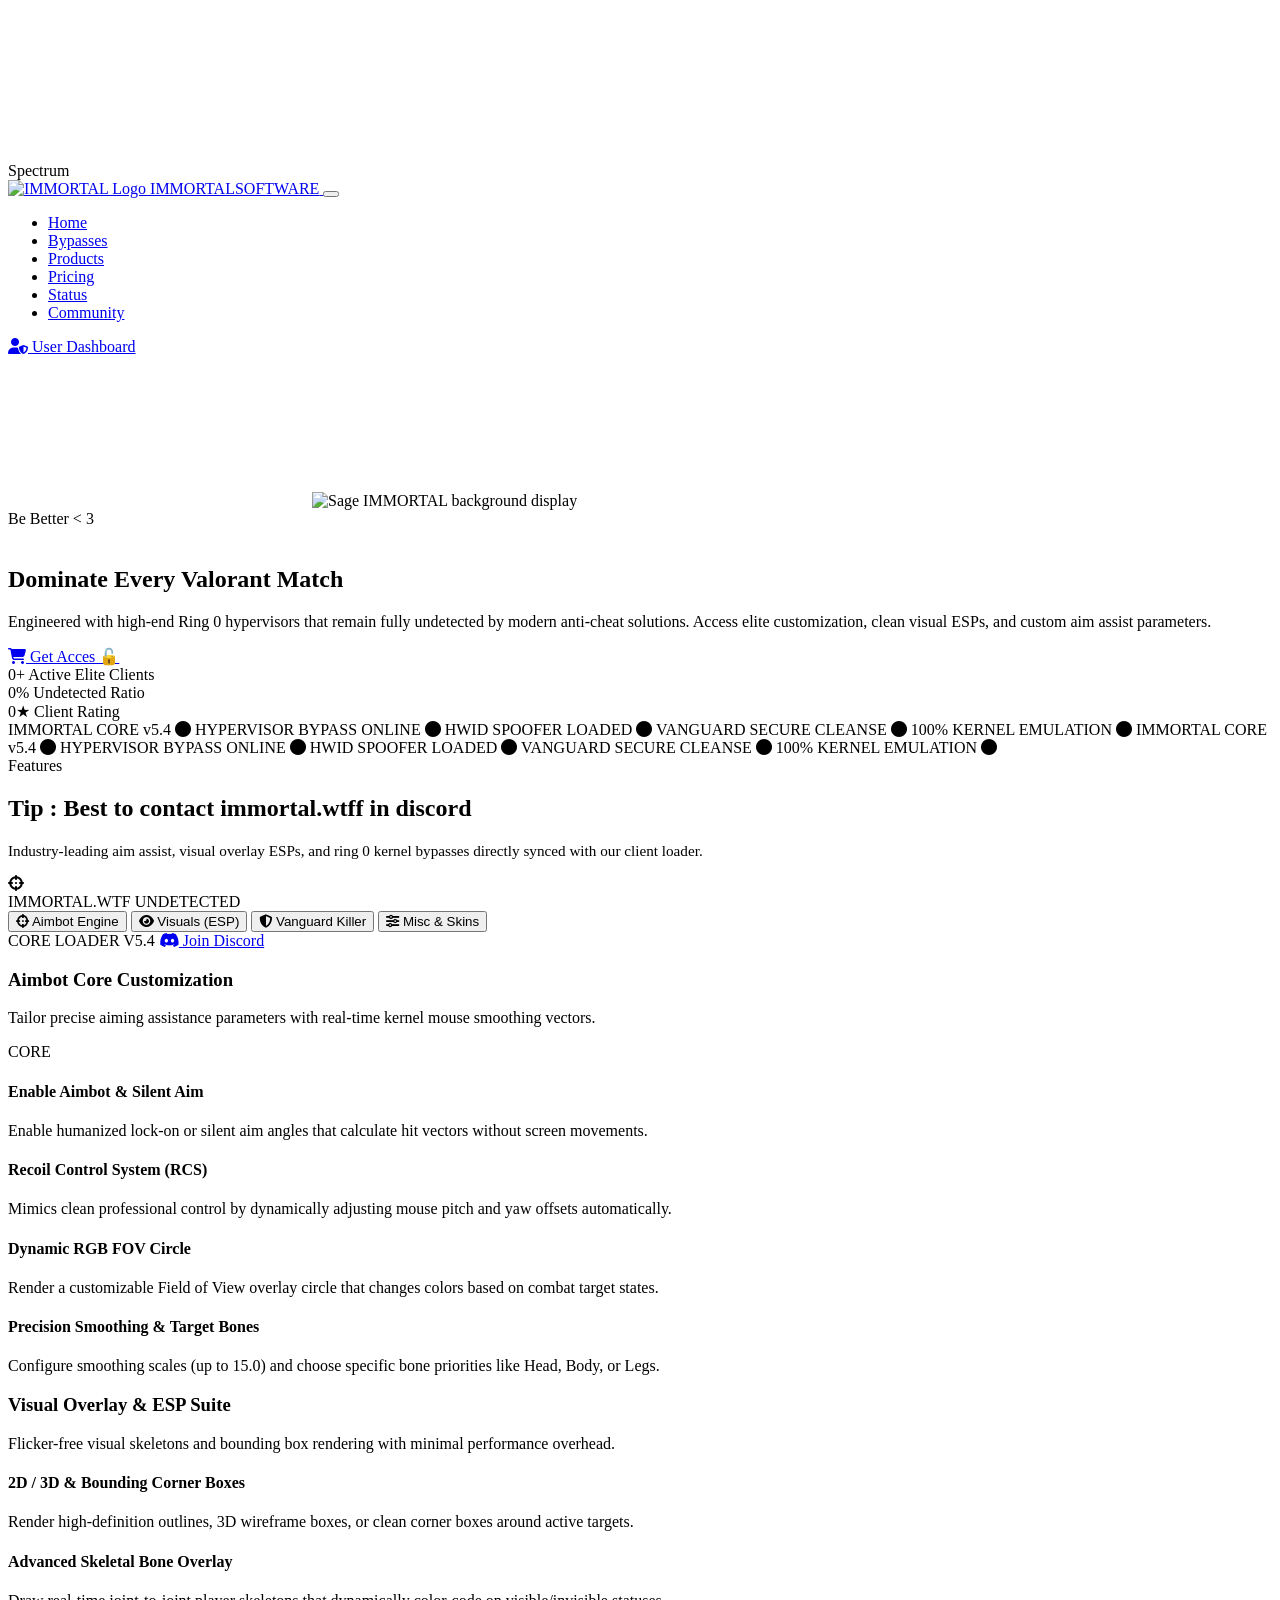
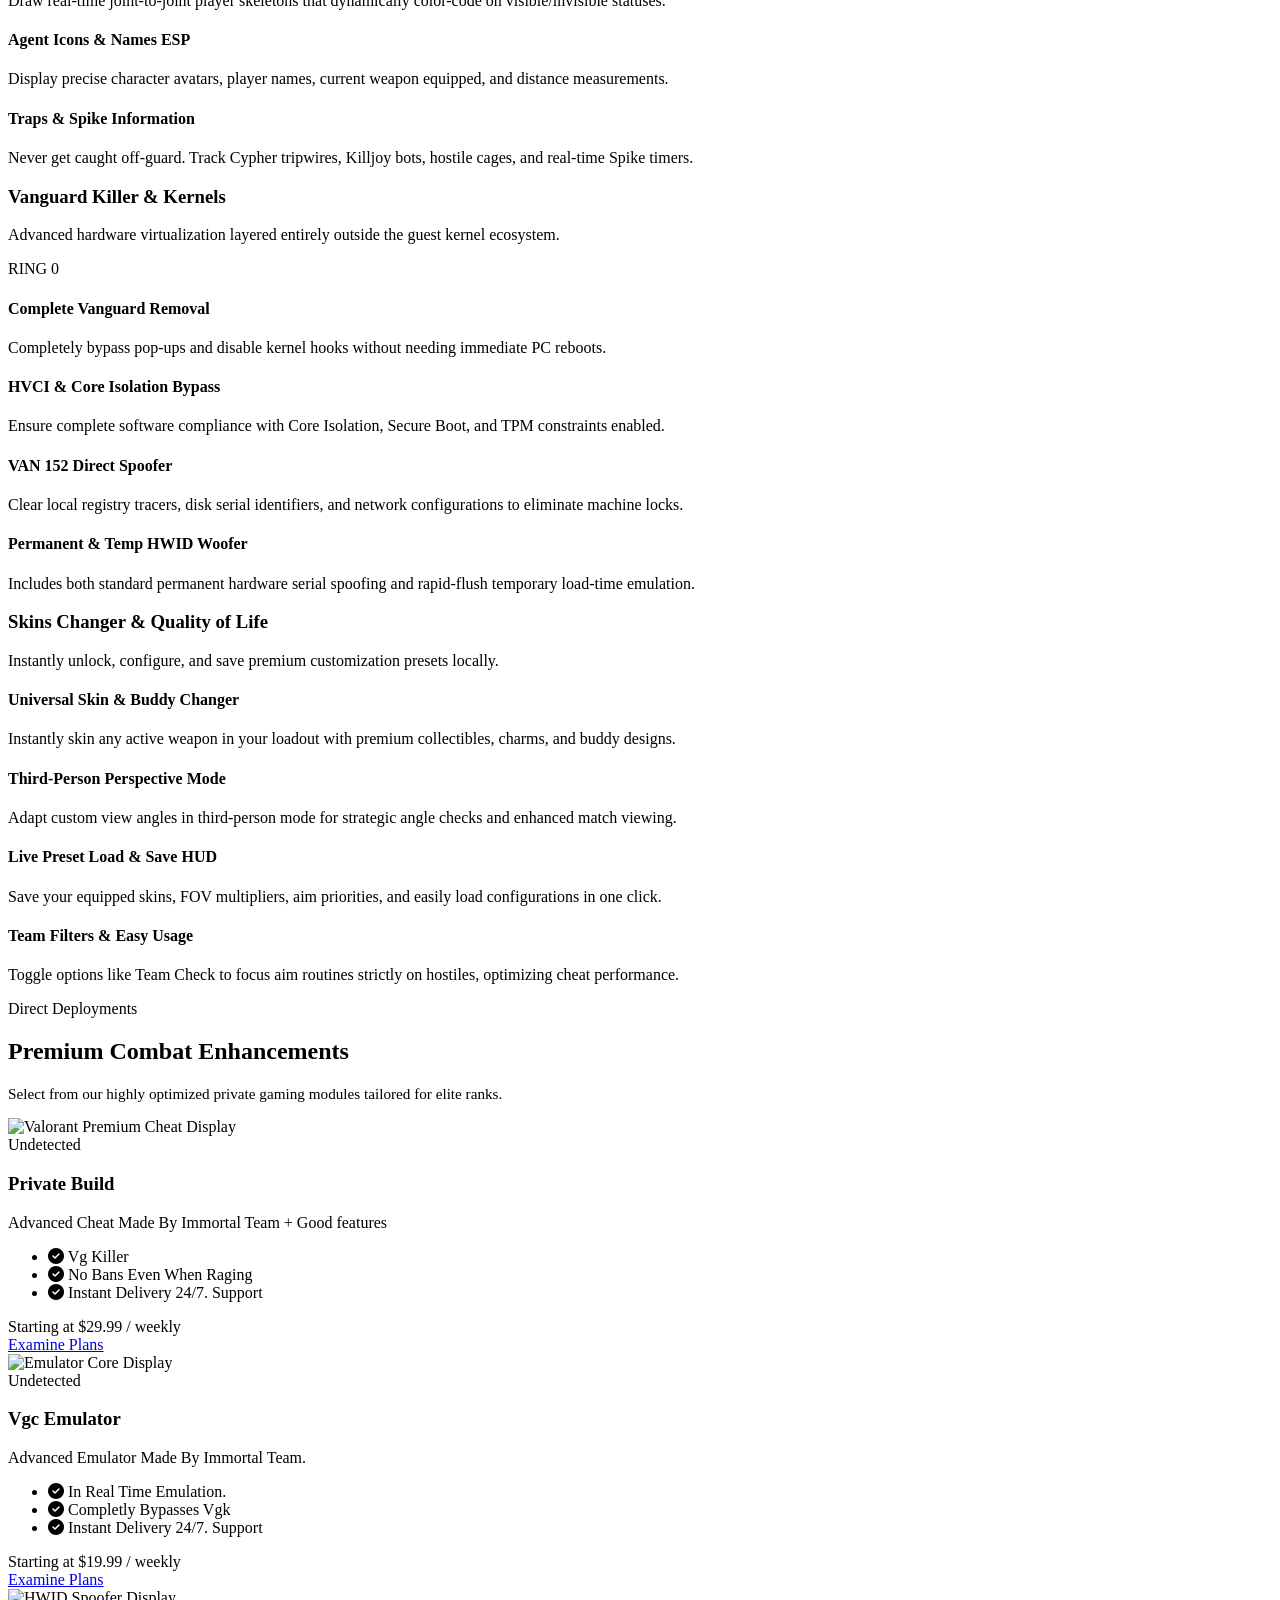
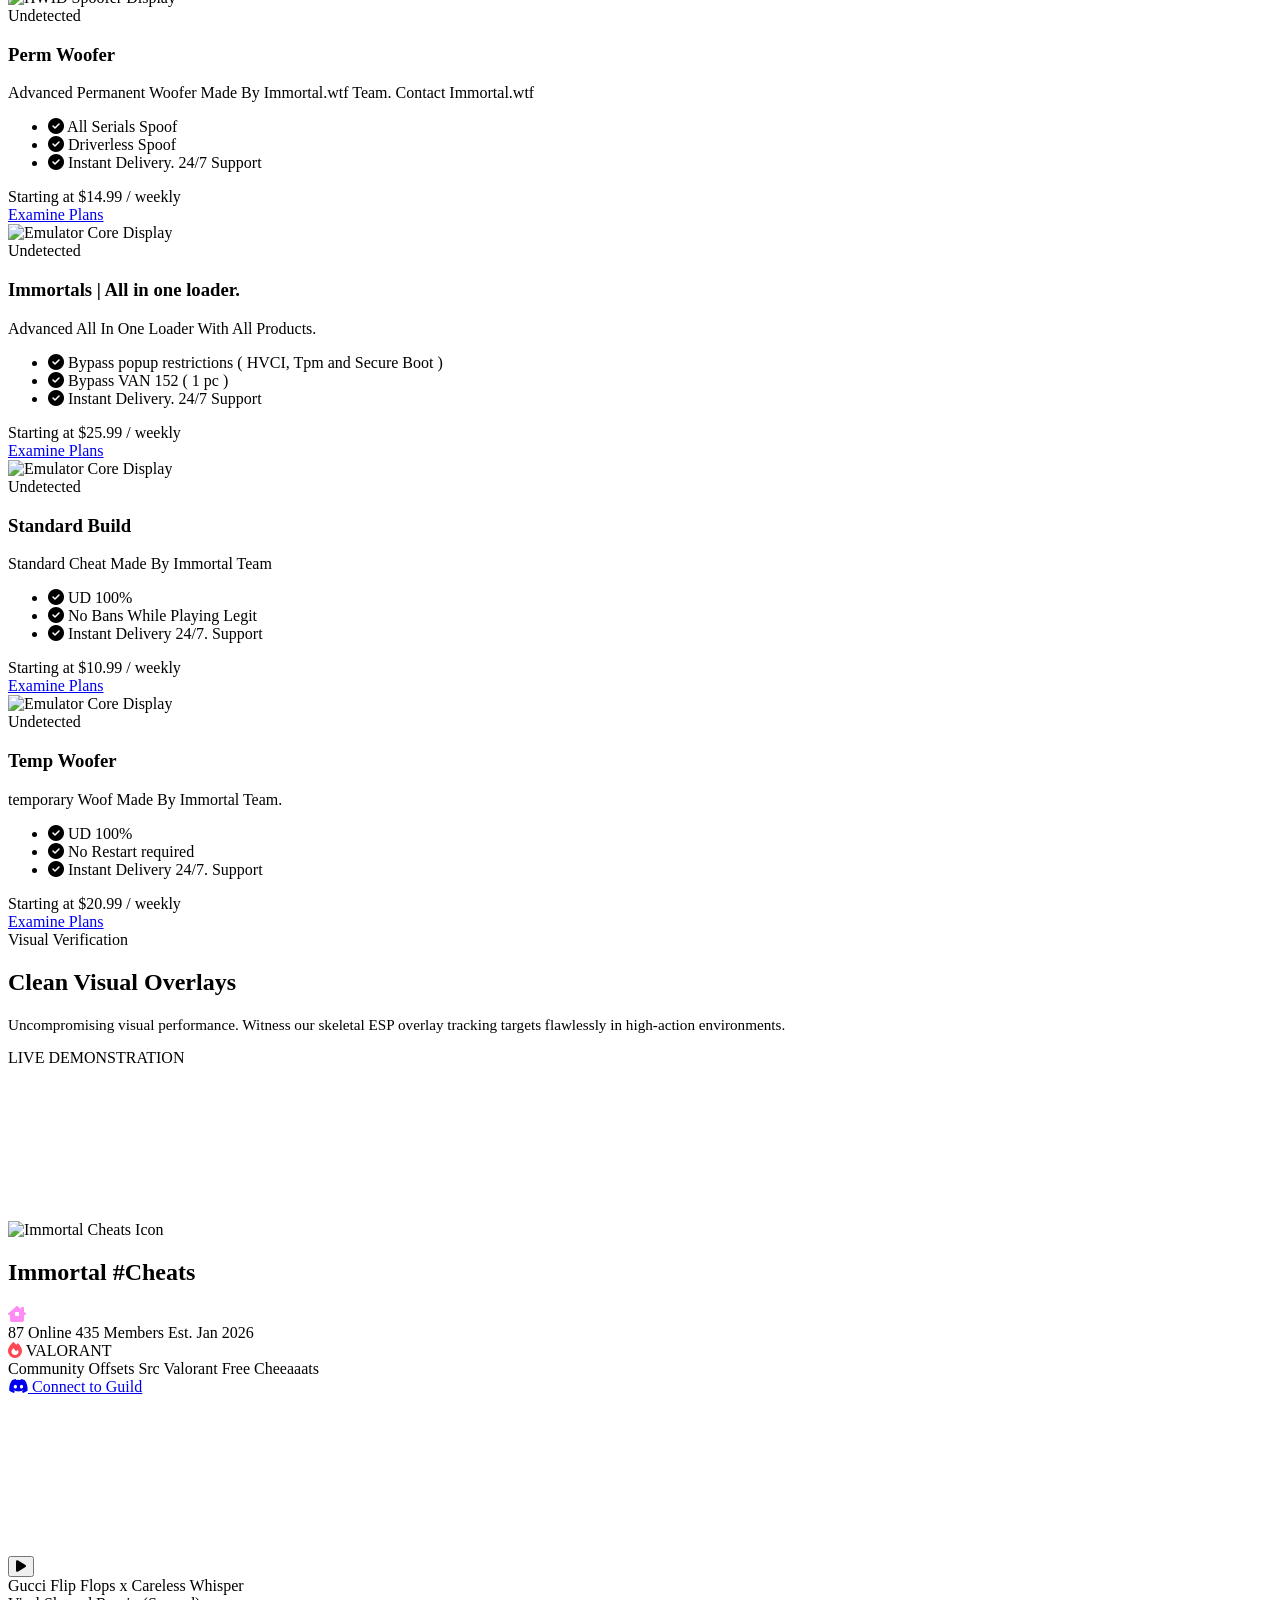
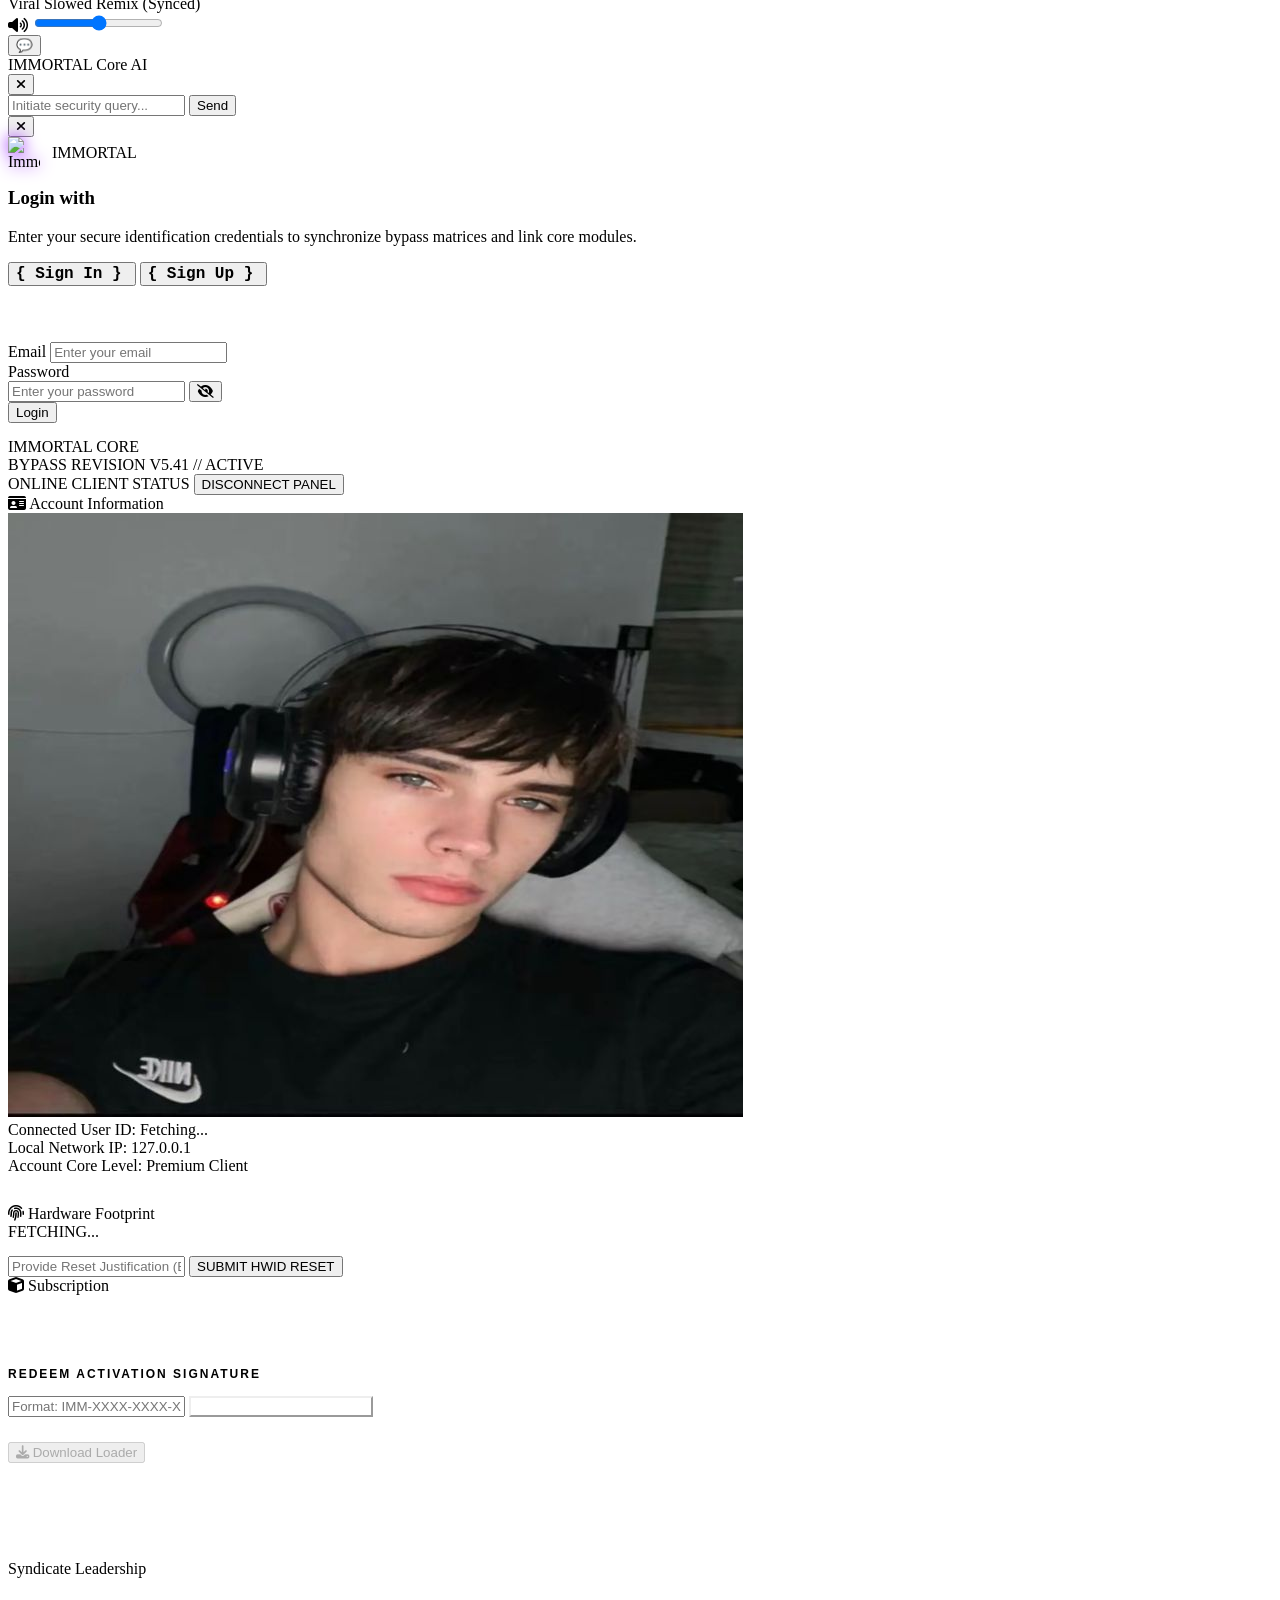
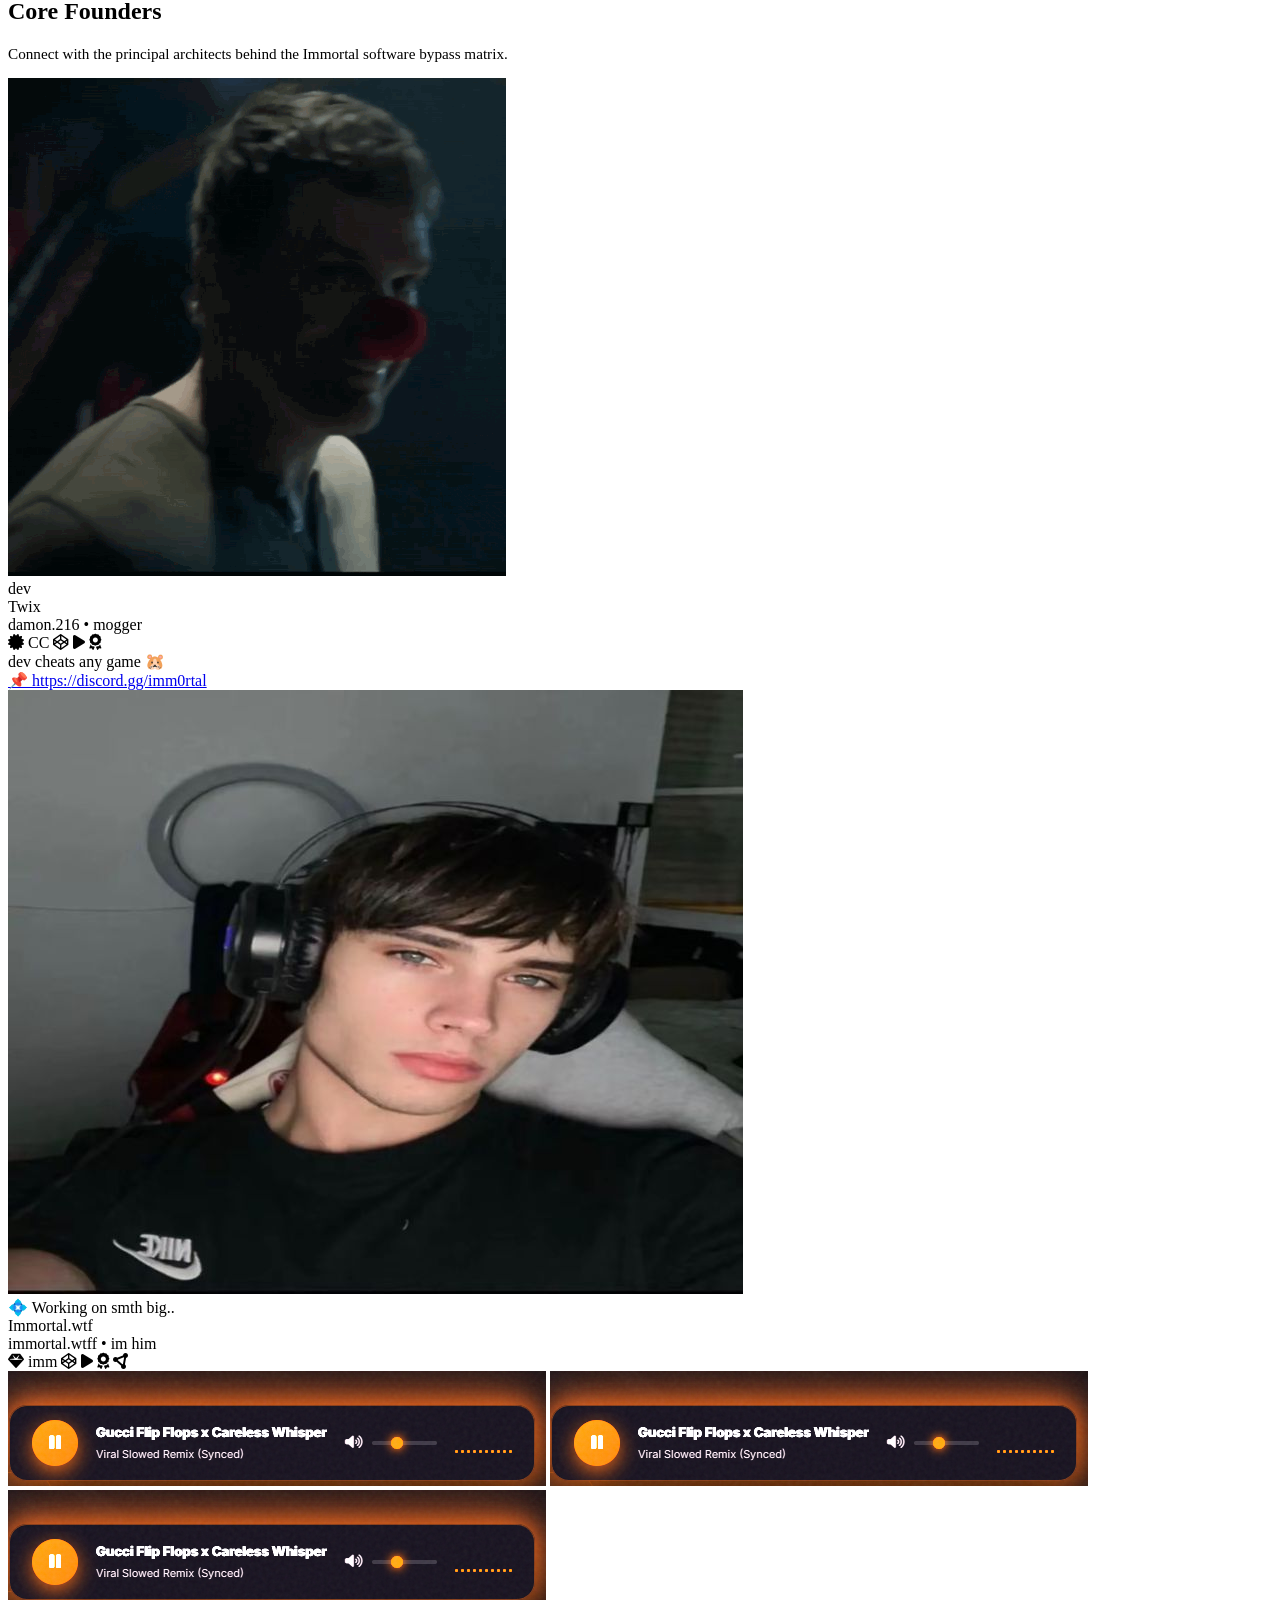
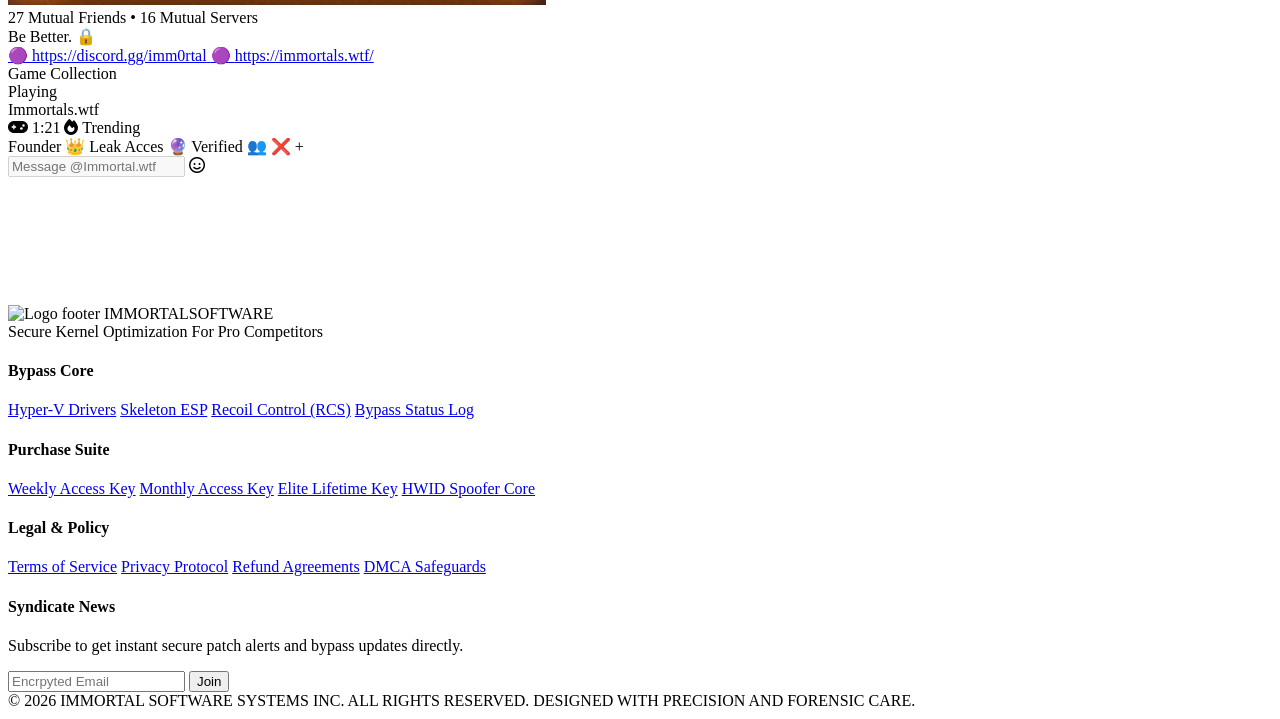
==== commit 4aa412d2: "Update index.html" ====
--- a/index.html
+++ b/index.html
@@ -3,7 +3,7 @@
 <head>
     <meta charset="UTF-8">
     <meta name="viewport" content="width=device-width, initial-scale=1.0">
-    <title>IMMORTAL // Premium Gaming Systems</title>
+    <title>Immortal | Best Cheats Oat </title>
     
     <!-- Meta tags for premium SEO indexing -->
     <meta name="description" content="Dominate Valorant matches with the elite hypervisor kernel bypass. Custom features include aimbot, esp, dynamic hardware spoofer, and 24/7 client panels.">
@@ -983,4 +983,4 @@
     <!-- App Engine Script -->
     <script src="script.js"></script>
 </body>
-</html>+</html>
